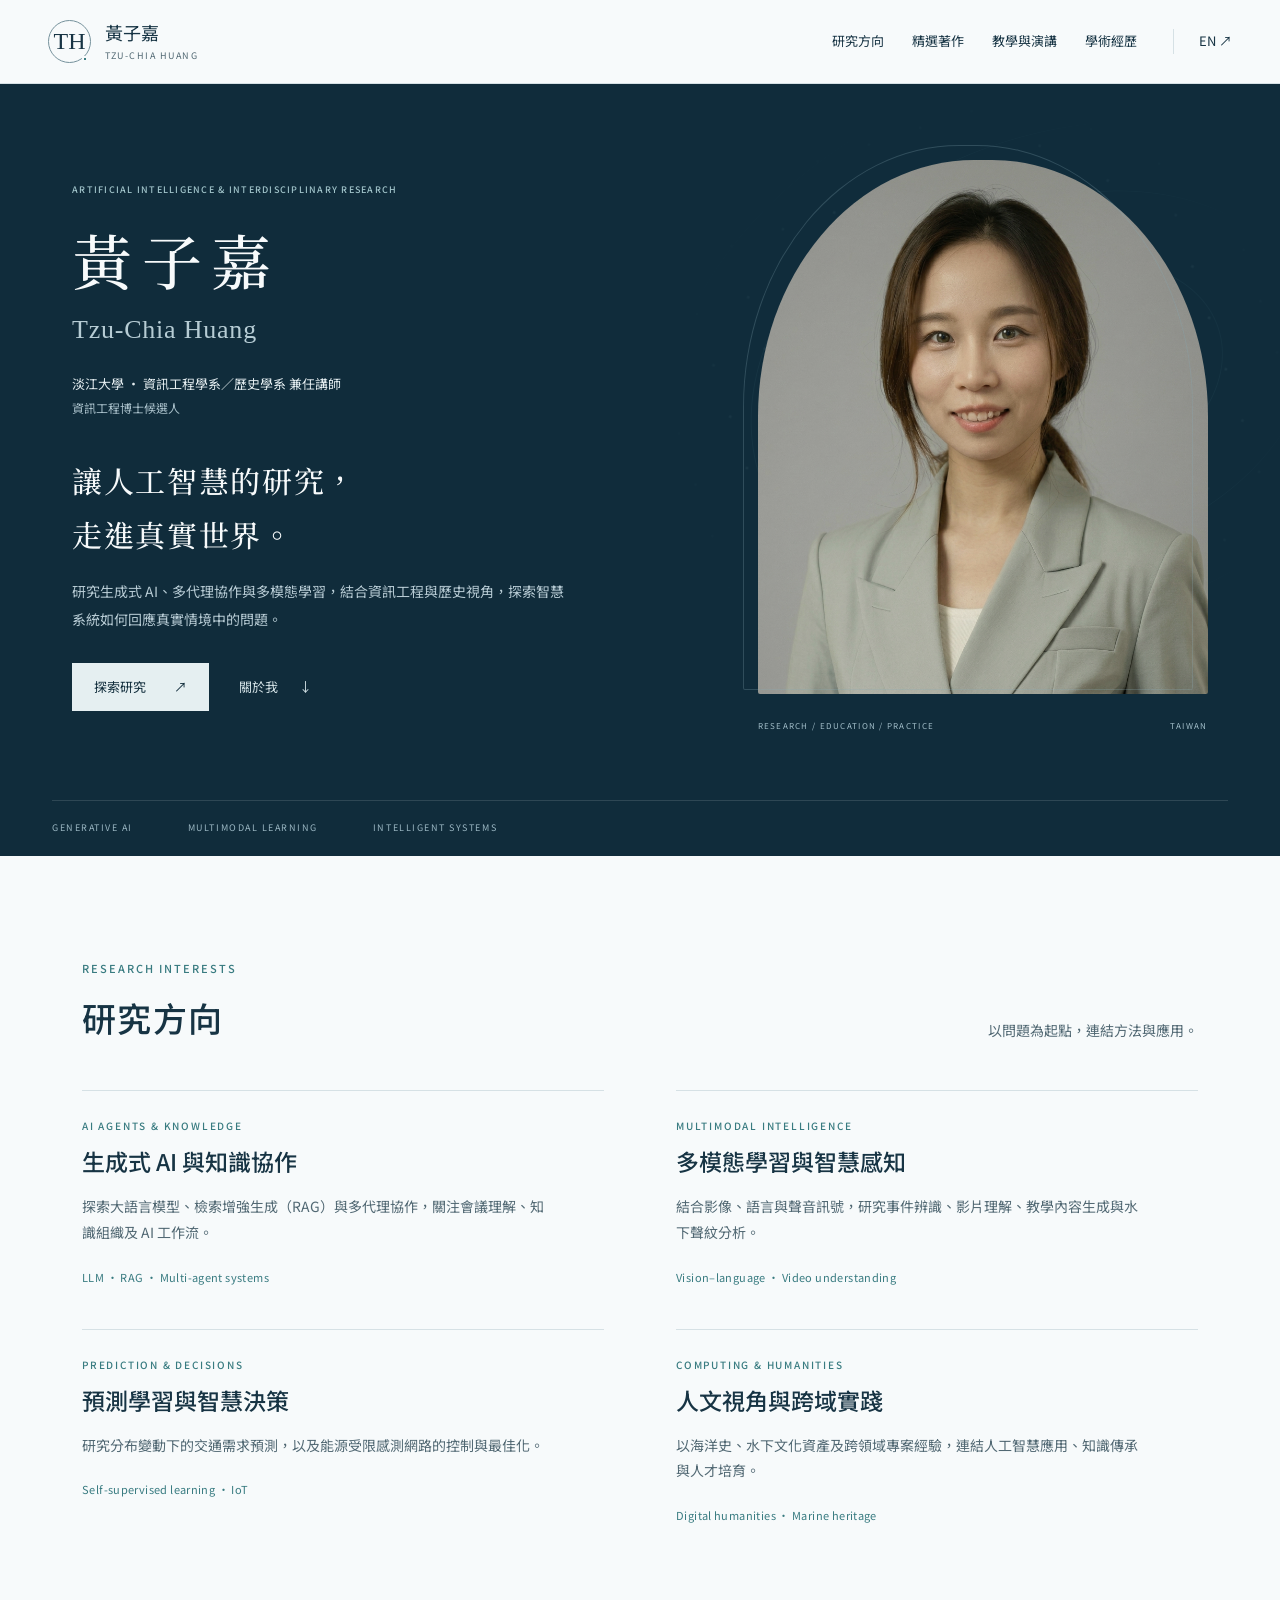
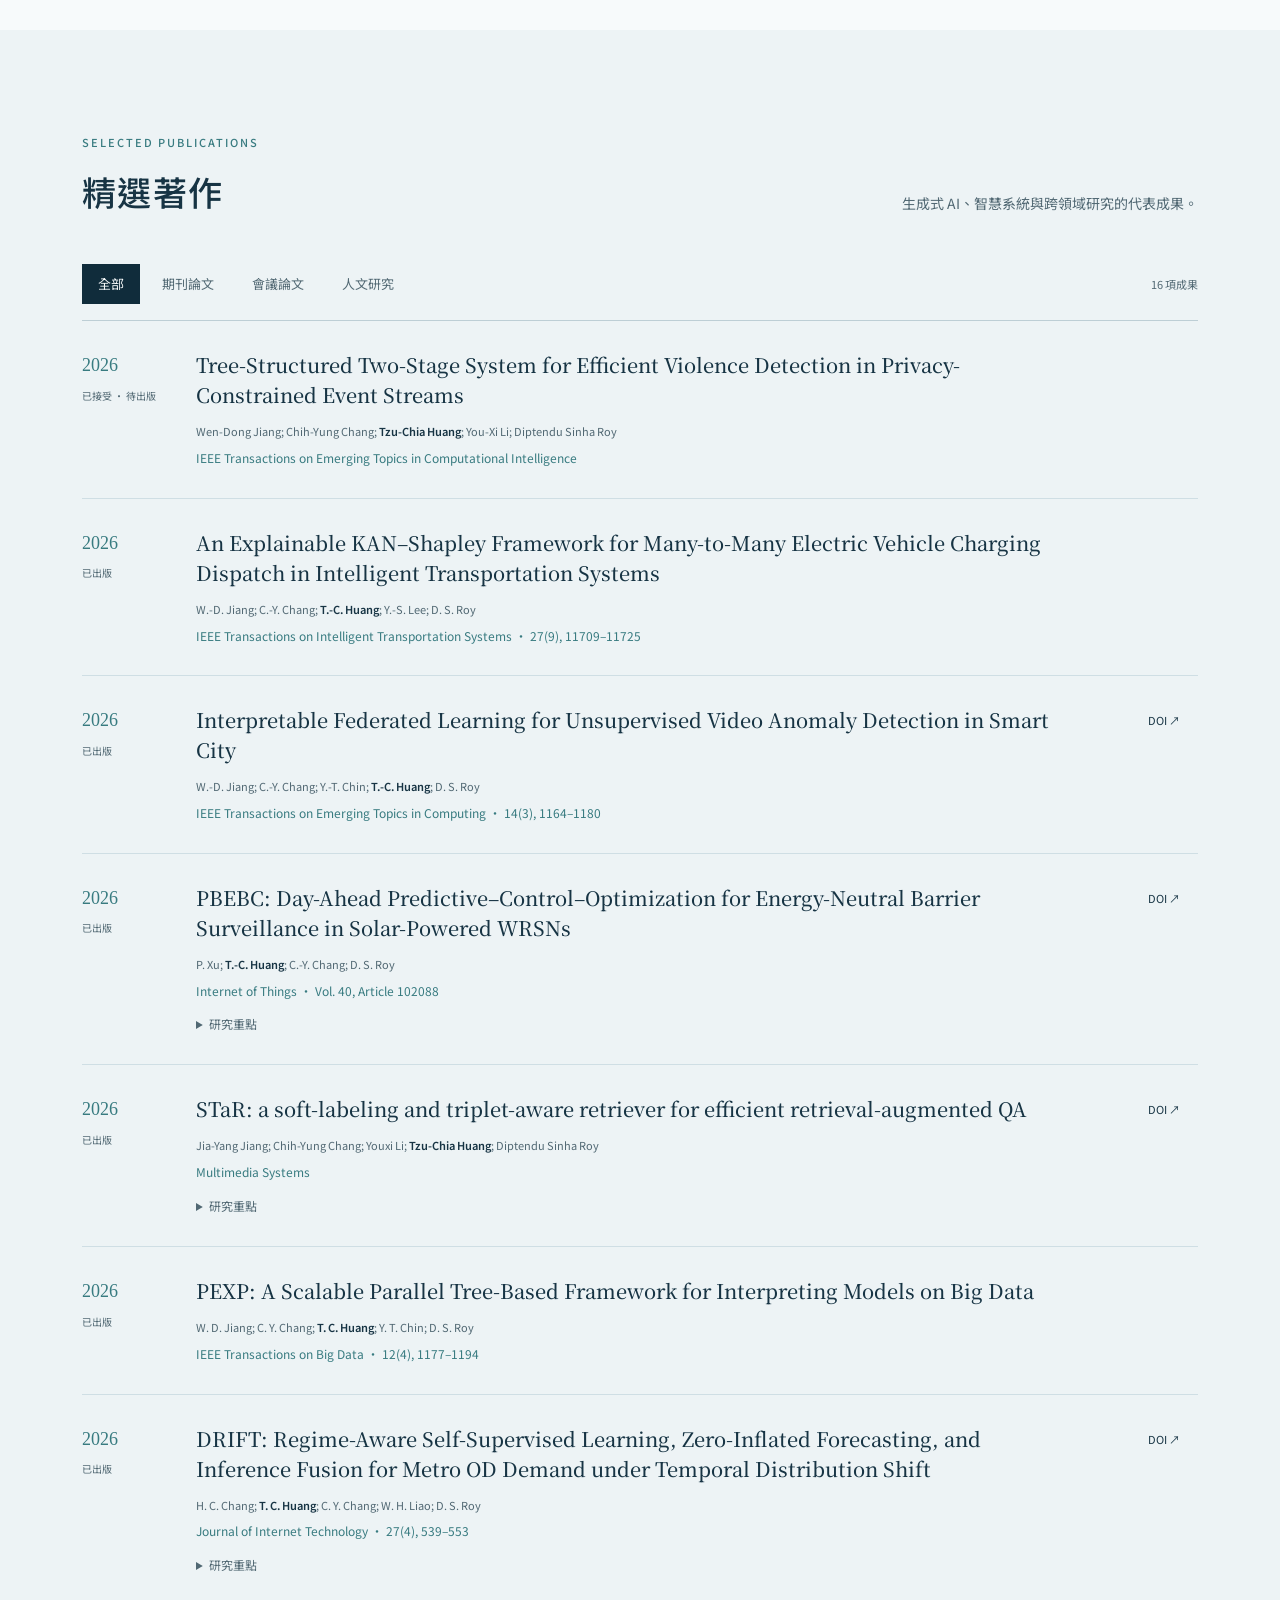
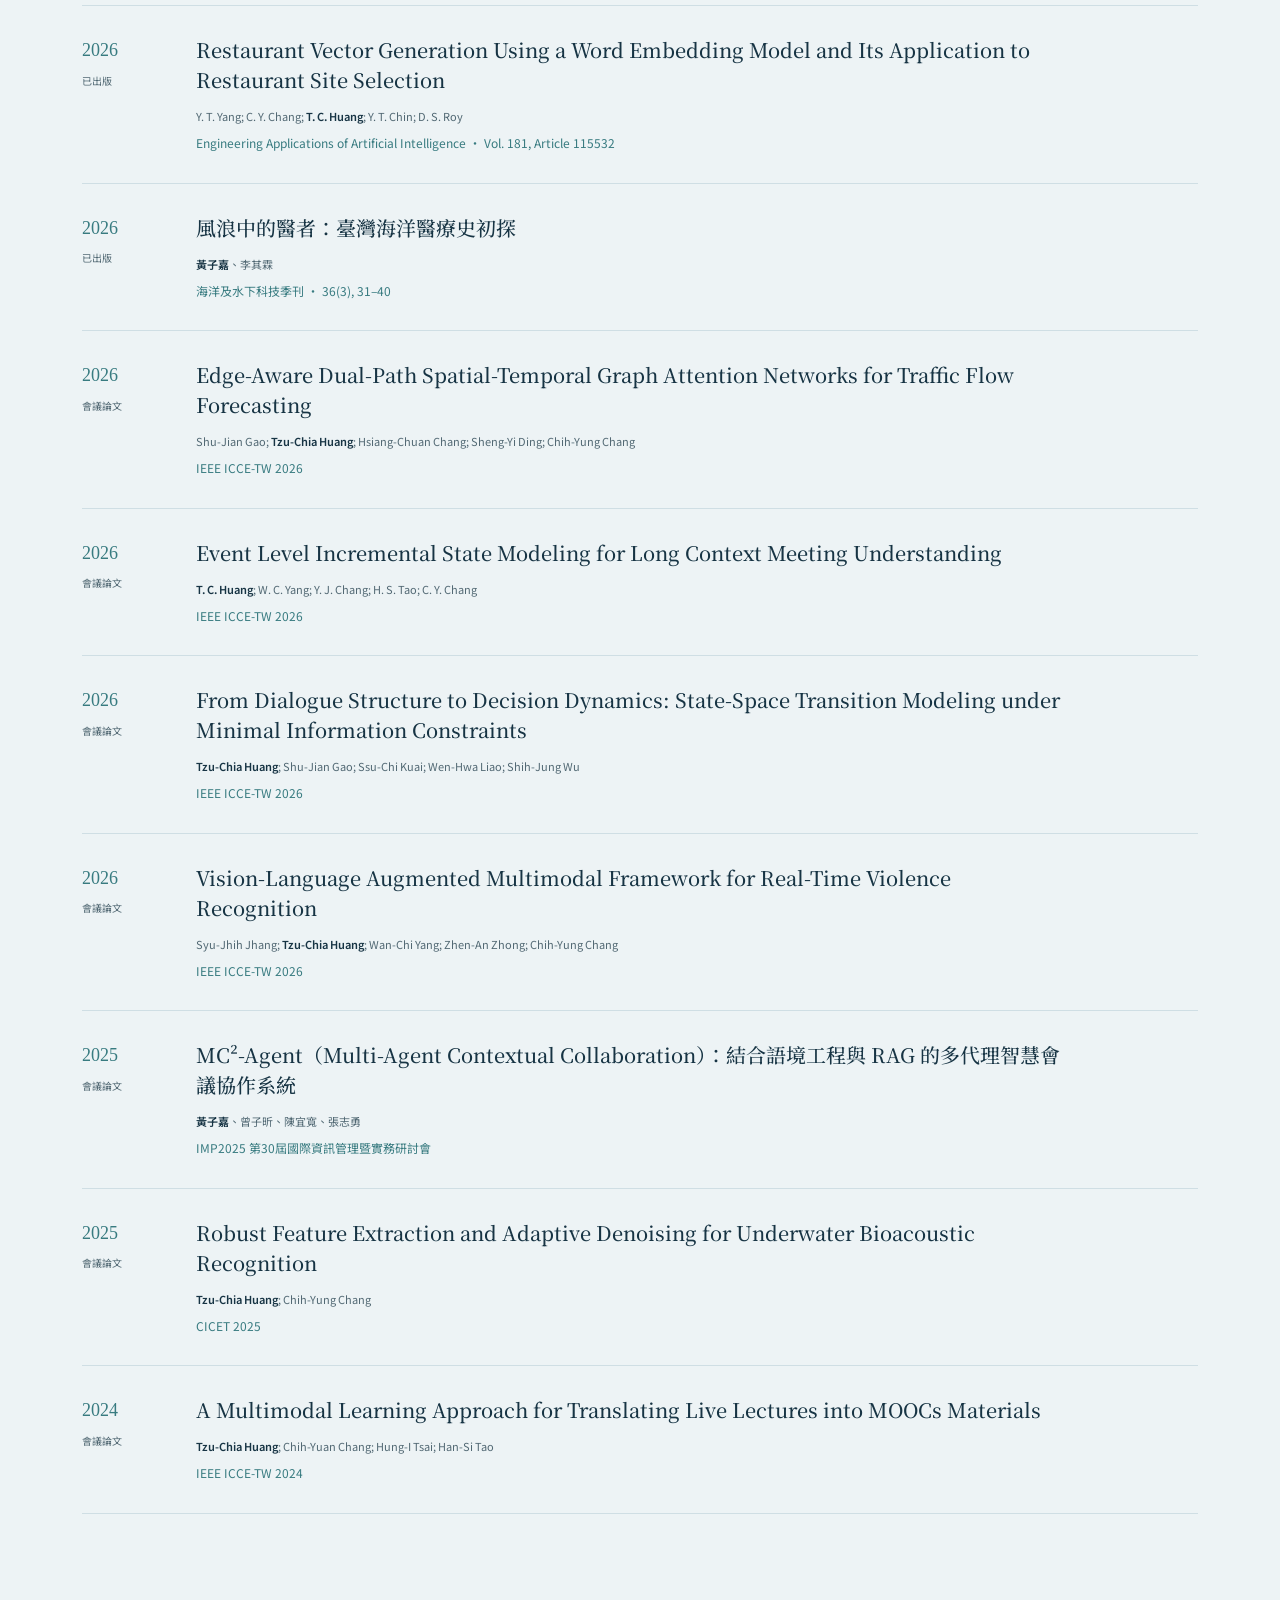
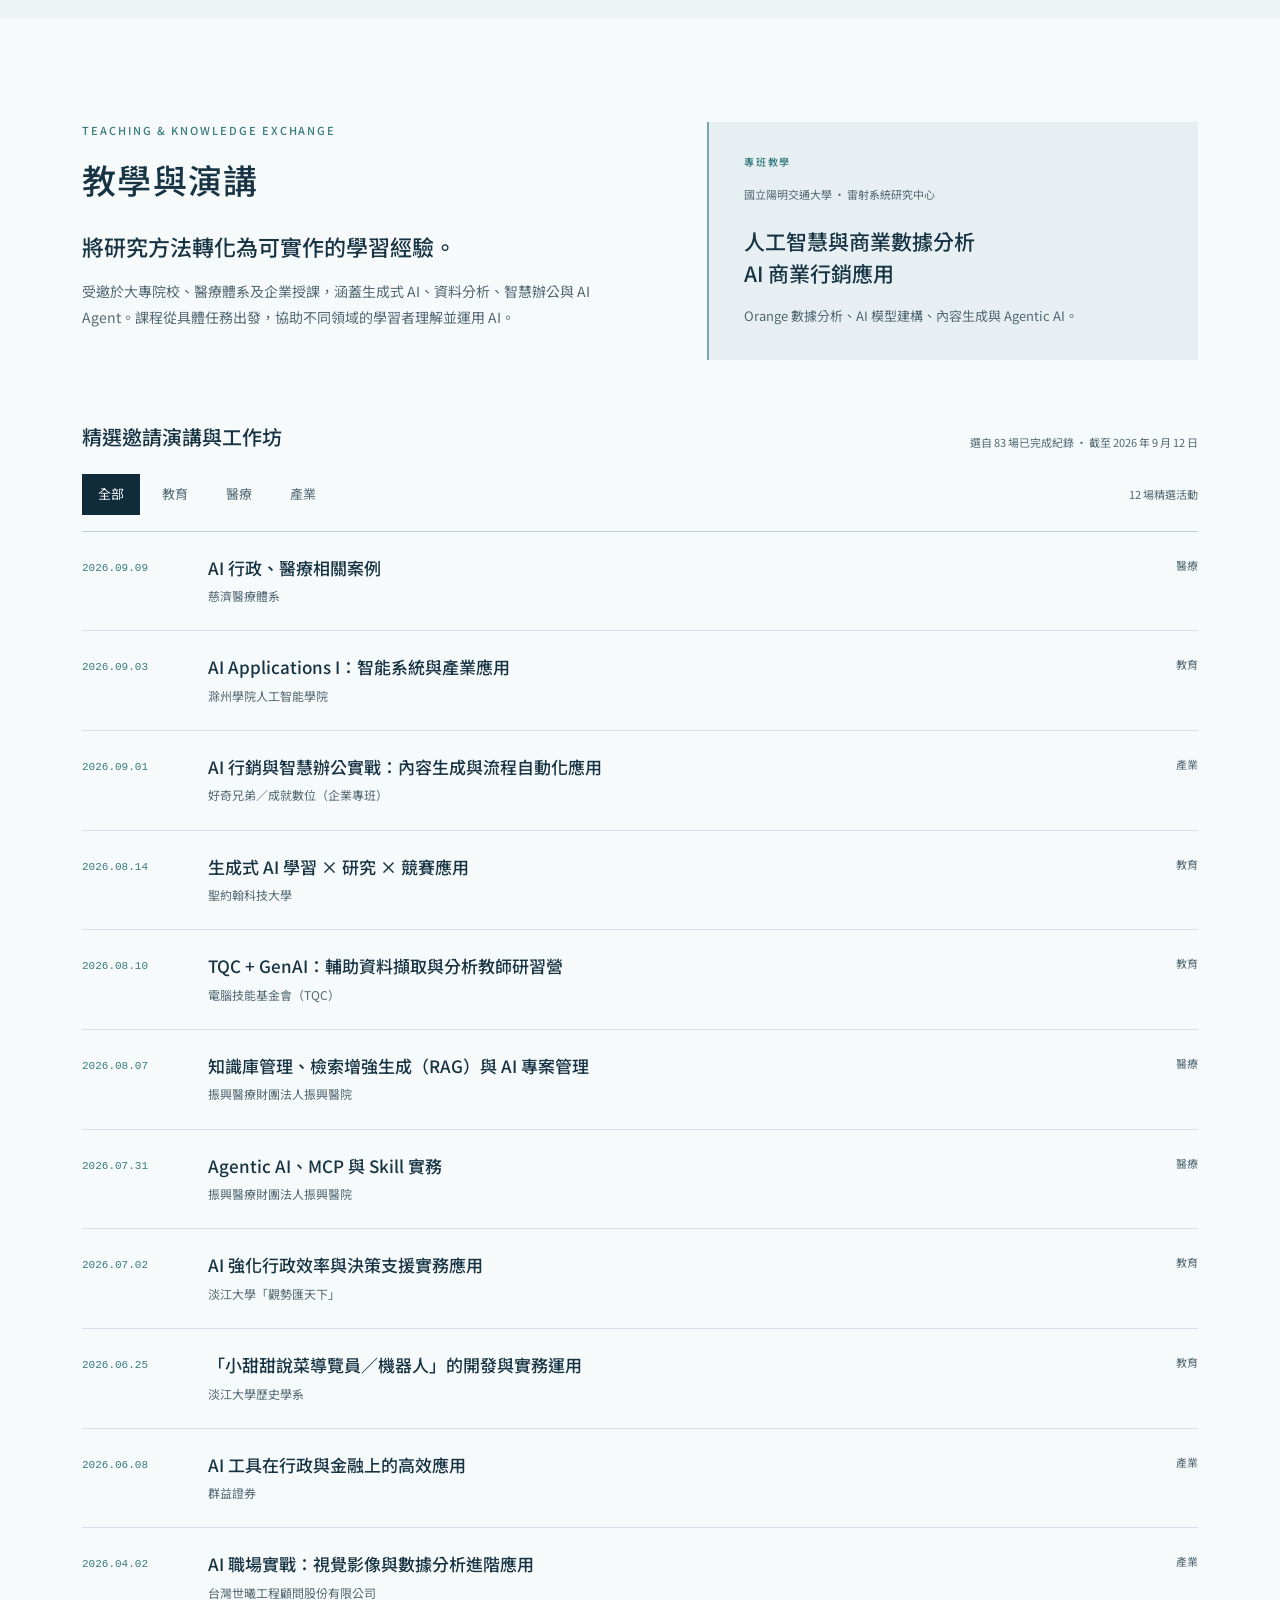
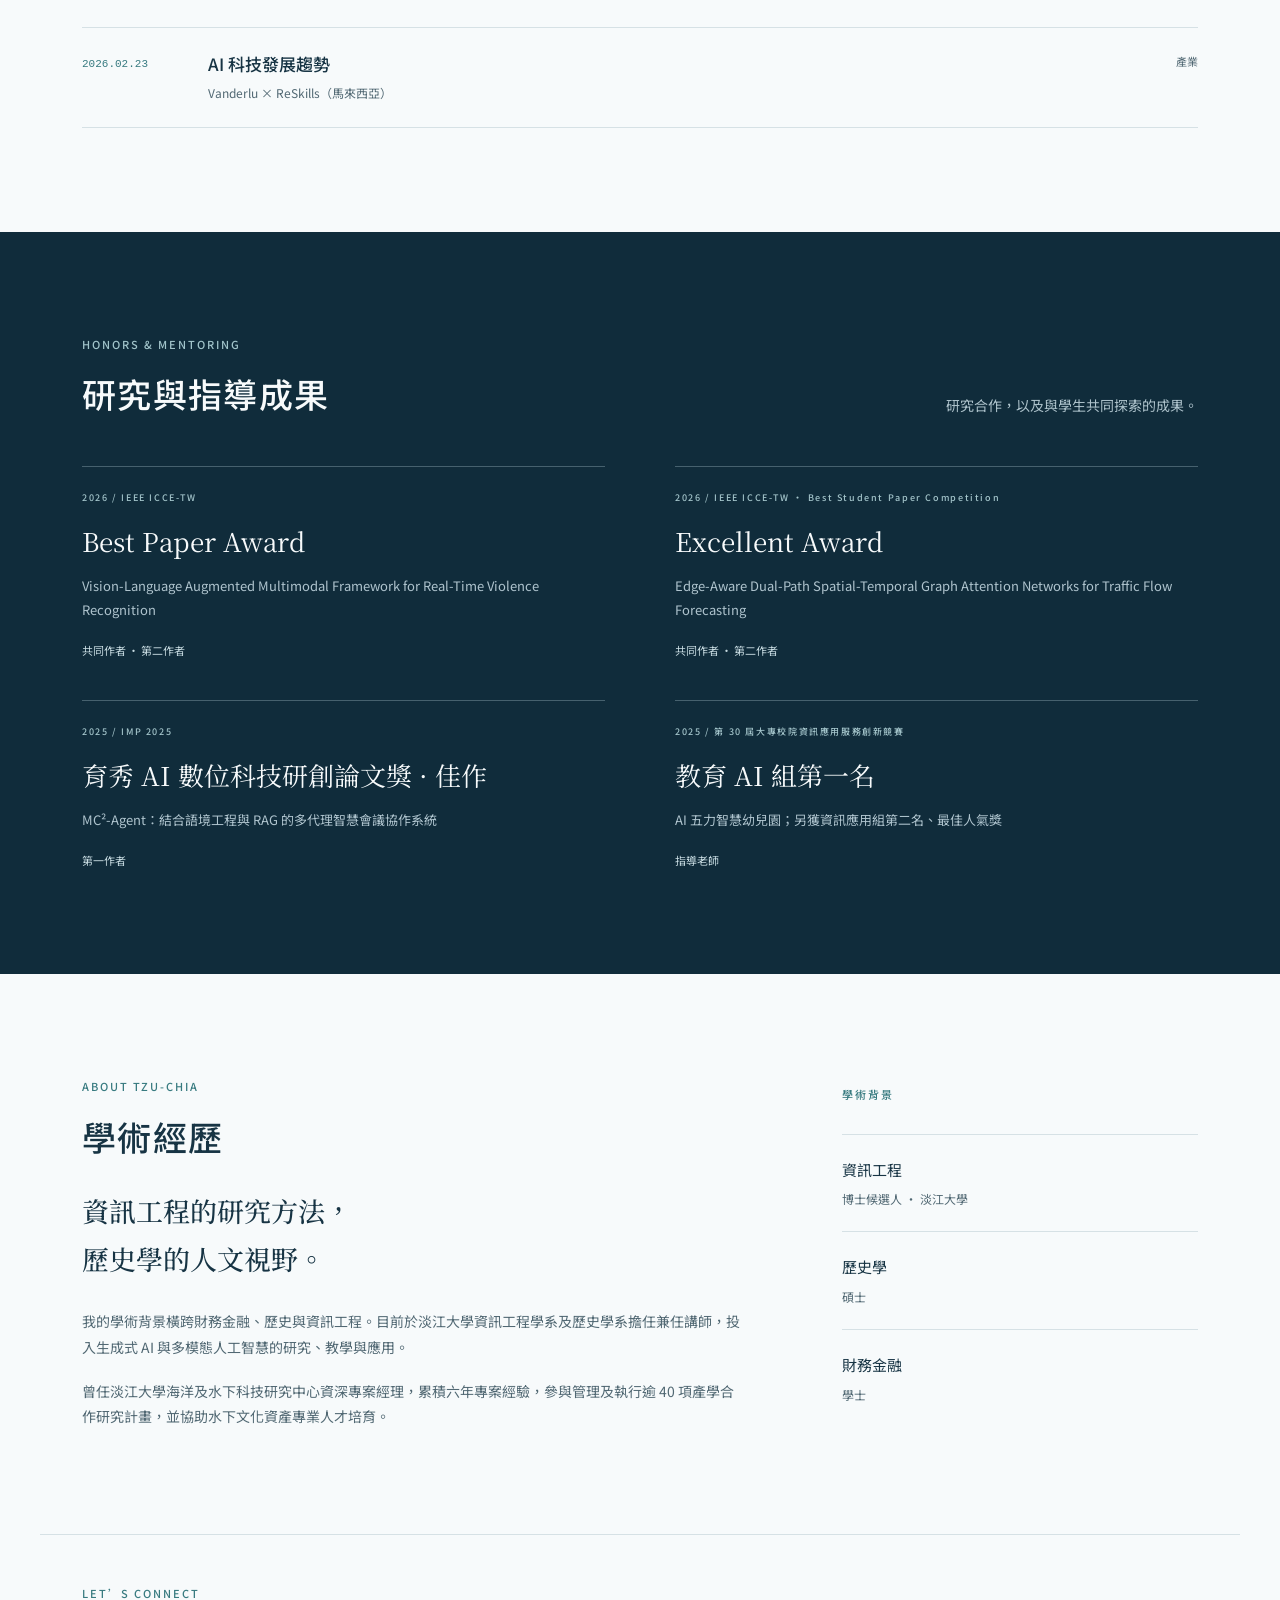
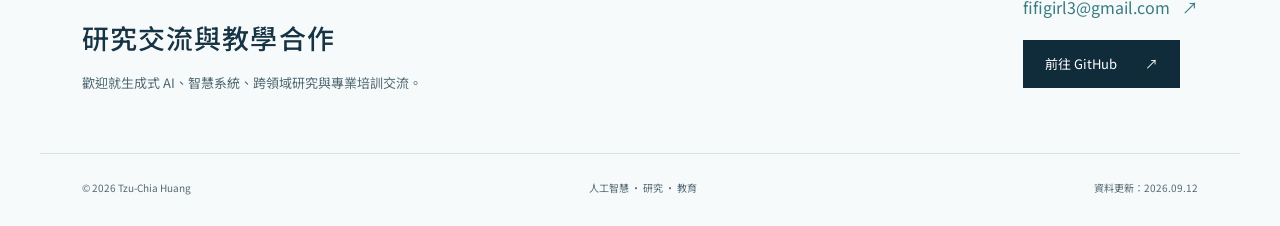
==== academic/index.html @ f288e25a "Publish bilingual academic website in academic directory" ====
<!doctype html>
<html lang="zh-Hant"><head><meta charset="utf-8"><meta name="viewport" content="width=device-width, initial-scale=1"><meta name="description" content="黃子嘉的個人學術網站。研究涵蓋生成式 AI、多代理協作、多模態學習與智慧系統，連結資訊工程、歷史與跨領域實踐。"><meta name="theme-color" content="#102C3B"><meta property="og:title" content="黃子嘉 Tzu-Chia Huang｜人工智慧與跨領域研究"><meta property="og:description" content="黃子嘉的個人學術網站。研究涵蓋生成式 AI、多代理協作、多模態學習與智慧系統，連結資訊工程、歷史與跨領域實踐。"><meta property="og:type" content="profile"><title>黃子嘉 Tzu-Chia Huang｜人工智慧與跨領域研究</title><link rel="icon" href="assets/favicon.svg" type="image/svg+xml"><link rel="stylesheet" href="assets/style.css"><link rel="alternate" hreflang="en" href="en/index.html"><script src="assets/app.js" defer></script><link rel="canonical" href="https://tzuchia1009.github.io/academic/"><meta property="og:url" content="https://tzuchia1009.github.io/academic/"><meta property="og:image" content="https://tzuchia1009.github.io/academic/assets/portrait.png"></head>
<body class="chinese"><a class="skip" href="#main">跳至主要內容</a>
<header class="header"><div class="nav-wrap"><a class="brand" href="index.html" aria-label="黃子嘉"><span class="monogram">TH<span></span></span><span>黃子嘉<small>TZU-CHIA HUANG</small></span></a><nav aria-label="主選單"><a href="#research">研究方向</a><a href="#publications">精選著作</a><a href="#teaching">教學與演講</a><a href="#about">學術經歷</a></nav><a class="language" href="en/index.html" lang="en">EN <span aria-hidden="true">↗</span></a></div></header>
<main id="main"><section class="hero"><div class="hero-inner"><div class="hero-copy"><p class="eyebrow light">ARTIFICIAL INTELLIGENCE & INTERDISCIPLINARY RESEARCH</p><h1>黃子嘉</h1><p class="other-name">Tzu-Chia Huang</p><div class="affiliation">淡江大學 · 資訊工程學系／歷史學系 兼任講師<br><span>資訊工程博士候選人</span></div><h2>讓人工智慧的研究，<br>走進真實世界。</h2><p class="hero-intro">研究生成式 AI、多代理協作與多模態學習，結合資訊工程與歷史視角，探索智慧系統如何回應真實情境中的問題。</p><div class="hero-actions"><a href="#research" class="button">探索研究 <span aria-hidden="true">↗</span></a><a href="#about" class="text-link">關於我 <span aria-hidden="true">↓</span></a></div></div><figure class="portrait"><div class="network" aria-hidden="true"></div><img src="assets/portrait.png" width="2048" height="2048" alt="黃子嘉個人肖像" fetchpriority="high"><figcaption><span>RESEARCH / EDUCATION / PRACTICE</span><span>TAIWAN</span></figcaption></figure></div><div class="hero-bottom"><span>GENERATIVE AI</span><span>MULTIMODAL LEARNING</span><span>INTELLIGENT SYSTEMS</span></div></section>
<section id="research" class="section wrap"><div class="section-heading"><div><p class="eyebrow">RESEARCH INTERESTS</p><h2>研究方向</h2></div><p>以問題為起點，連結方法與應用。</p></div><div class="research-grid"><article class="research-item"><div class="eyebrow">AI AGENTS & KNOWLEDGE</div><h3>生成式 AI 與知識協作</h3><p>探索大語言模型、檢索增強生成（RAG）與多代理協作，關注會議理解、知識組織及 AI 工作流。</p><div class="keywords">LLM · RAG · Multi-agent systems</div></article><article class="research-item"><div class="eyebrow">MULTIMODAL INTELLIGENCE</div><h3>多模態學習與智慧感知</h3><p>結合影像、語言與聲音訊號，研究事件辨識、影片理解、教學內容生成與水下聲紋分析。</p><div class="keywords">Vision–language · Video understanding</div></article><article class="research-item"><div class="eyebrow">PREDICTION & DECISIONS</div><h3>預測學習與智慧決策</h3><p>研究分布變動下的交通需求預測，以及能源受限感測網路的控制與最佳化。</p><div class="keywords">Self-supervised learning · IoT</div></article><article class="research-item"><div class="eyebrow">COMPUTING & HUMANITIES</div><h3>人文視角與跨域實踐</h3><p>以海洋史、水下文化資產及跨領域專案經驗，連結人工智慧應用、知識傳承與人才培育。</p><div class="keywords">Digital humanities · Marine heritage</div></article></div></section>
<section id="publications" class="section publications"><div class="wrap"><div class="section-heading"><div><p class="eyebrow">SELECTED PUBLICATIONS</p><h2>精選著作</h2></div><p>生成式 AI、智慧系統與跨領域研究的代表成果。</p></div><div class="filter-bar" data-target="paper-list"><div class="filters" role="group" aria-label="著作類別"><button type="button" data-filter="all" aria-pressed="true">全部</button><button type="button" data-filter="journal" aria-pressed="false">期刊論文</button><button type="button" data-filter="conference" aria-pressed="false">會議論文</button><button type="button" data-filter="humanities" aria-pressed="false">人文研究</button></div><span class="results" aria-live="polite" data-unit="項成果"></span></div><div id="paper-list"><article class="paper" data-kind="journal"><div class="paper-year">2026<span>已接受 · 待出版</span></div><div><h3>Tree-Structured Two-Stage System for Efficient Violence Detection in Privacy-Constrained Event Streams</h3><p class="authors">Wen-Dong Jiang; Chih-Yung Chang; <strong>Tzu-Chia Huang</strong>; You-Xi Li; Diptendu Sinha Roy</p><p class="venue">IEEE Transactions on Emerging Topics in Computational Intelligence</p></div></article><article class="paper" data-kind="journal"><div class="paper-year">2026<span>已出版</span></div><div><h3>An Explainable KAN–Shapley Framework for Many-to-Many Electric Vehicle Charging Dispatch in Intelligent Transportation Systems</h3><p class="authors">W.-D. Jiang; C.-Y. Chang; <strong>T.-C. Huang</strong>; Y.-S. Lee; D. S. Roy</p><p class="venue">IEEE Transactions on Intelligent Transportation Systems · 27(9), 11709–11725</p></div></article><article class="paper" data-kind="journal"><div class="paper-year">2026<span>已出版</span></div><div><h3>Interpretable Federated Learning for Unsupervised Video Anomaly Detection in Smart City</h3><p class="authors">W.-D. Jiang; C.-Y. Chang; Y.-T. Chin; <strong>T.-C. Huang</strong>; D. S. Roy</p><p class="venue">IEEE Transactions on Emerging Topics in Computing · 14(3), 1164–1180</p></div><a class="paper-link" href="https://doi.org/10.1109/TETC.2026.3716873" target="_blank" rel="noopener noreferrer">DOI <span aria-hidden="true">↗</span></a></article><article class="paper" data-kind="journal"><div class="paper-year">2026<span>已出版</span></div><div><h3>PBEBC: Day-Ahead Predictive–Control–Optimization for Energy-Neutral Barrier Surveillance in Solar-Powered WRSNs</h3><p class="authors">P. Xu; <strong>T.-C. Huang</strong>; C.-Y. Chang; D. S. Roy</p><p class="venue">Internet of Things · Vol. 40, Article 102088</p><details><summary>研究重點</summary><p>整合日前光電預測、能量控制與排程最佳化，探討太陽能感測網路的永續屏障監測。</p></details></div><a class="paper-link" href="https://doi.org/10.1016/j.iot.2026.102088" target="_blank" rel="noopener noreferrer">DOI <span aria-hidden="true">↗</span></a></article><article class="paper" data-kind="journal"><div class="paper-year">2026<span>已出版</span></div><div><h3>STaR: a soft-labeling and triplet-aware retriever for efficient retrieval-augmented QA</h3><p class="authors">Jia-Yang Jiang; Chih-Yung Chang; Youxi Li; <strong>Tzu-Chia Huang</strong>; Diptendu Sinha Roy</p><p class="venue">Multimedia Systems</p><details><summary>研究重點</summary><p>以軟標籤與三元組感知檢索，探索更有效率的檢索增強問答。</p></details></div><a class="paper-link" href="https://doi.org/10.1007/s00530-026-02559-5" target="_blank" rel="noopener noreferrer">DOI <span aria-hidden="true">↗</span></a></article><article class="paper" data-kind="journal"><div class="paper-year">2026<span>已出版</span></div><div><h3>PEXP: A Scalable Parallel Tree-Based Framework for Interpreting Models on Big Data</h3><p class="authors">W. D. Jiang; C. Y. Chang; <strong>T. C. Huang</strong>; Y. T. Chin; D. S. Roy</p><p class="venue">IEEE Transactions on Big Data · 12(4), 1177–1194</p></div></article><article class="paper" data-kind="journal"><div class="paper-year">2026<span>已出版</span></div><div><h3>DRIFT: Regime-Aware Self-Supervised Learning, Zero-Inflated Forecasting, and Inference Fusion for Metro OD Demand under Temporal Distribution Shift</h3><p class="authors">H. C. Chang; <strong>T. C. Huang</strong>; C. Y. Chang; W. H. Liao; D. S. Roy</p><p class="venue">Journal of Internet Technology · 27(4), 539–553</p><details><summary>研究重點</summary><p>結合自監督學習、零膨脹預測與推論融合，處理捷運旅次需求的時間分布變動。</p></details></div><a class="paper-link" href="https://doi.org/10.70003/160792642026072704009" target="_blank" rel="noopener noreferrer">DOI <span aria-hidden="true">↗</span></a></article><article class="paper" data-kind="journal"><div class="paper-year">2026<span>已出版</span></div><div><h3>Restaurant Vector Generation Using a Word Embedding Model and Its Application to Restaurant Site Selection</h3><p class="authors">Y. T. Yang; C. Y. Chang; <strong>T. C. Huang</strong>; Y. T. Chin; D. S. Roy</p><p class="venue">Engineering Applications of Artificial Intelligence · Vol. 181, Article 115532</p></div></article><article class="paper" data-kind="humanities"><div class="paper-year">2026<span>已出版</span></div><div><h3>風浪中的醫者：臺灣海洋醫療史初探</h3><p class="authors"><strong>黃子嘉</strong>、李其霖</p><p class="venue">海洋及水下科技季刊 · 36(3), 31–40</p></div></article><article class="paper" data-kind="conference"><div class="paper-year">2026<span>會議論文</span></div><div><h3>Edge-Aware Dual-Path Spatial-Temporal Graph Attention Networks for Traffic Flow Forecasting</h3><p class="authors">Shu-Jian Gao; <strong>Tzu-Chia Huang</strong>; Hsiang-Chuan Chang; Sheng-Yi Ding; Chih-Yung Chang</p><p class="venue">IEEE ICCE-TW 2026</p></div></article><article class="paper" data-kind="conference"><div class="paper-year">2026<span>會議論文</span></div><div><h3>Event Level Incremental State Modeling for Long Context Meeting Understanding</h3><p class="authors"><strong>T. C. Huang</strong>; W. C. Yang; Y. J. Chang; H. S. Tao; C. Y. Chang</p><p class="venue">IEEE ICCE-TW 2026</p></div></article><article class="paper" data-kind="conference"><div class="paper-year">2026<span>會議論文</span></div><div><h3>From Dialogue Structure to Decision Dynamics: State-Space Transition Modeling under Minimal Information Constraints</h3><p class="authors"><strong>Tzu-Chia Huang</strong>; Shu-Jian Gao; Ssu-Chi Kuai; Wen-Hwa Liao; Shih-Jung Wu</p><p class="venue">IEEE ICCE-TW 2026</p></div></article><article class="paper" data-kind="conference"><div class="paper-year">2026<span>會議論文</span></div><div><h3>Vision-Language Augmented Multimodal Framework for Real-Time Violence Recognition</h3><p class="authors">Syu-Jhih Jhang; <strong>Tzu-Chia Huang</strong>; Wan-Chi Yang; Zhen-An Zhong; Chih-Yung Chang</p><p class="venue">IEEE ICCE-TW 2026</p></div></article><article class="paper" data-kind="conference"><div class="paper-year">2025<span>會議論文</span></div><div><h3>MC²-Agent（Multi-Agent Contextual Collaboration）：結合語境工程與 RAG 的多代理智慧會議協作系統</h3><p class="authors"><strong>黃子嘉</strong>、曾子昕、陳宜寬、張志勇</p><p class="venue">IMP2025 第30屆國際資訊管理暨實務研討會</p></div></article><article class="paper" data-kind="conference"><div class="paper-year">2025<span>會議論文</span></div><div><h3>Robust Feature Extraction and Adaptive Denoising for Underwater Bioacoustic Recognition</h3><p class="authors"><strong>Tzu-Chia Huang</strong>; Chih-Yung Chang</p><p class="venue">CICET 2025</p></div></article><article class="paper" data-kind="conference"><div class="paper-year">2024<span>會議論文</span></div><div><h3>A Multimodal Learning Approach for Translating Live Lectures into MOOCs Materials</h3><p class="authors"><strong>Tzu-Chia Huang</strong>; Chih-Yuan Chang; Hung-I Tsai; Han-Si Tao</p><p class="venue">IEEE ICCE-TW 2024</p></div></article></div></div></section>
<section id="teaching" class="section wrap"><div class="teaching-intro"><div><p class="eyebrow">TEACHING & KNOWLEDGE EXCHANGE</p><h2>教學與演講</h2><h3>將研究方法轉化為可實作的學習經驗。</h3><p>受邀於大專院校、醫療體系及企業授課，涵蓋生成式 AI、資料分析、智慧辦公與 AI Agent。課程從具體任務出發，協助不同領域的學習者理解並運用 AI。</p></div><aside class="course"><p class="eyebrow">專班教學</p><p class="course-org">國立陽明交通大學 · 雷射系統研究中心</p><h3>人工智慧與商業數據分析<br>AI 商業行銷應用</h3><p>Orange 數據分析、AI 模型建構、內容生成與 Agentic AI。</p></aside></div><div class="talk-heading"><h3>精選邀請演講與工作坊</h3><p>選自 83 場已完成紀錄 · 截至 2026 年 9 月 12 日</p></div><div class="filter-bar" data-target="talk-list"><div class="filters" role="group" aria-label="演講類別"><button type="button" data-filter="all" aria-pressed="true">全部</button><button type="button" data-filter="教育" aria-pressed="false">教育</button><button type="button" data-filter="醫療" aria-pressed="false">醫療</button><button type="button" data-filter="產業" aria-pressed="false">產業</button></div><span class="results" aria-live="polite" data-unit="場精選活動"></span></div><div id="talk-list"><article class="talk" data-kind="醫療"><time datetime="2026-09-09">2026.09.09</time><div><h4>AI 行政、醫療相關案例</h4><p>慈濟醫療體系</p></div><span class="talk-category">醫療</span></article><article class="talk" data-kind="教育"><time datetime="2026-09-03">2026.09.03</time><div><h4>AI Applications I：智能系統與產業應用</h4><p>滁州學院人工智能學院</p></div><span class="talk-category">教育</span></article><article class="talk" data-kind="產業"><time datetime="2026-09-01">2026.09.01</time><div><h4>AI 行銷與智慧辦公實戰：內容生成與流程自動化應用</h4><p>好奇兄弟／成就數位（企業專班）</p></div><span class="talk-category">產業</span></article><article class="talk" data-kind="教育"><time datetime="2026-08-14">2026.08.14</time><div><h4>生成式 AI 學習 × 研究 × 競賽應用</h4><p>聖約翰科技大學</p></div><span class="talk-category">教育</span></article><article class="talk" data-kind="教育"><time datetime="2026-08-10">2026.08.10</time><div><h4>TQC + GenAI：輔助資料擷取與分析教師研習營</h4><p>電腦技能基金會（TQC）</p></div><span class="talk-category">教育</span></article><article class="talk" data-kind="醫療"><time datetime="2026-08-07">2026.08.07</time><div><h4>知識庫管理、檢索增強生成（RAG）與 AI 專案管理</h4><p>振興醫療財團法人振興醫院</p></div><span class="talk-category">醫療</span></article><article class="talk" data-kind="醫療"><time datetime="2026-07-31">2026.07.31</time><div><h4>Agentic AI、MCP 與 Skill 實務</h4><p>振興醫療財團法人振興醫院</p></div><span class="talk-category">醫療</span></article><article class="talk" data-kind="教育"><time datetime="2026-07-02">2026.07.02</time><div><h4>AI 強化行政效率與決策支援實務應用</h4><p>淡江大學「觀勢匯天下」</p></div><span class="talk-category">教育</span></article><article class="talk" data-kind="教育"><time datetime="2026-06-25">2026.06.25</time><div><h4>「小甜甜說菜導覽員／機器人」的開發與實務運用</h4><p>淡江大學歷史學系</p></div><span class="talk-category">教育</span></article><article class="talk" data-kind="產業"><time datetime="2026-06-08">2026.06.08</time><div><h4>AI 工具在行政與金融上的高效應用</h4><p>群益證券</p></div><span class="talk-category">產業</span></article><article class="talk" data-kind="產業"><time datetime="2026-04-02">2026.04.02</time><div><h4>AI 職場實戰：視覺影像與數據分析進階應用</h4><p>台灣世曦工程顧問股份有限公司</p></div><span class="talk-category">產業</span></article><article class="talk" data-kind="產業"><time datetime="2026-02-23">2026.02.23</time><div><h4>AI 科技發展趨勢</h4><p>Vanderlu × ReSkills（馬來西亞）</p></div><span class="talk-category">產業</span></article></div></section>
<section class="section honors"><div class="wrap"><div class="section-heading"><div><p class="eyebrow light">HONORS & MENTORING</p><h2>研究與指導成果</h2></div><p>研究合作，以及與學生共同探索的成果。</p></div><div class="awards"><article class="award"><div class="eyebrow">2026 / IEEE ICCE-TW</div><h3>Best Paper Award</h3><p>Vision-Language Augmented Multimodal Framework for Real-Time Violence Recognition</p><span>共同作者 · 第二作者</span></article><article class="award"><div class="eyebrow">2026 / IEEE ICCE-TW · Best Student Paper Competition</div><h3>Excellent Award</h3><p>Edge-Aware Dual-Path Spatial-Temporal Graph Attention Networks for Traffic Flow Forecasting</p><span>共同作者 · 第二作者</span></article><article class="award"><div class="eyebrow">2025 / IMP 2025</div><h3>育秀 AI 數位科技研創論文獎 · 佳作</h3><p>MC²-Agent：結合語境工程與 RAG 的多代理智慧會議協作系統</p><span>第一作者</span></article><article class="award"><div class="eyebrow">2025 / 第 30 屆大專校院資訊應用服務創新競賽</div><h3>教育 AI 組第一名</h3><p>AI 五力智慧幼兒園；另獲資訊應用組第二名、最佳人氣獎</p><span>指導老師</span></article></div></div></section>
<section id="about" class="section wrap"><div class="about-grid"><div><p class="eyebrow">ABOUT TZU-CHIA</p><h2>學術經歷</h2><h3>資訊工程的研究方法，<br>歷史學的人文視野。</h3><p>我的學術背景橫跨財務金融、歷史與資訊工程。目前於淡江大學資訊工程學系及歷史學系擔任兼任講師，投入生成式 AI 與多模態人工智慧的研究、教學與應用。</p><p>曾任淡江大學海洋及水下科技研究中心資深專案經理，累積六年專案經驗，參與管理及執行逾 40 項產學合作研究計畫，並協助水下文化資產專業人才培育。</p></div><aside class="education"><p class="eyebrow">學術背景</p><dl><div><dt>資訊工程</dt><dd>博士候選人 · 淡江大學</dd></div><div><dt>歷史學</dt><dd>碩士</dd></div><div><dt>財務金融</dt><dd>學士</dd></div></dl></aside></div></section>
<section class="contact wrap"><div><p class="eyebrow">LET’S CONNECT</p><h2>研究交流與教學合作</h2><p>歡迎就生成式 AI、智慧系統、跨領域研究與專業培訓交流。</p></div><div class="contact-links"><a class="email" href="mailto:fifigirl3@gmail.com">fifigirl3@gmail.com <span aria-hidden="true">↗</span></a><a class="button dark" href="https://github.com/Tzuchia1009" target="_blank" rel="noopener noreferrer">前往 GitHub <span aria-hidden="true">↗</span></a></div></section>
</main><footer class="wrap"><span>© 2026 Tzu-Chia Huang</span><span>人工智慧 · 研究 · 教育</span><span>資料更新：2026.09.12</span></footer></body></html>
---- academic/assets/style.css ----
@import url('https://fonts.googleapis.com/css2?family=Noto+Sans+TC:wght@400;500;600;700&family=Noto+Serif+TC:wght@500;600&display=swap');
:root{--navy:#102c3b;--paper:#f7fafb;--ink:#173444;--muted:#516873;--teal:#387b80;--line:#d6e1e5;--serif:'Noto Serif TC','PMingLiU',serif;--body:'Noto Sans TC','Microsoft JhengHei',system-ui,sans-serif}*{box-sizing:border-box}html{scroll-behavior:smooth;scroll-padding-top:110px}body{margin:0;background:var(--paper);color:var(--ink);font:16px/1.85 var(--body);-webkit-font-smoothing:antialiased}a{color:inherit;text-decoration:none}button{font:inherit}a,button,summary{-webkit-tap-highlight-color:transparent}a:focus-visible,button:focus-visible,summary:focus-visible{outline:3px solid #438eaa;outline-offset:5px}a:hover{color:var(--teal)}p,h1,h2,h3,h4,figure{margin:0}p{color:var(--muted)}h1,h2,h3,h4{font-weight:500;line-height:1.5}h2{font-size:34px;letter-spacing:.04em}h3{font-size:23px}h4{font-size:17px}::selection{background:#b6d9d9;color:var(--navy)}.wrap{max-width:1200px;margin:auto;padding-left:42px;padding-right:42px}.section{padding-top:104px;padding-bottom:104px}.eyebrow{font:500 11px/1.6 var(--body);letter-spacing:.18em;color:var(--teal);margin-bottom:15px}.eyebrow.light{color:#a1c4ca}.header{position:sticky;top:0;z-index:20;background:rgba(247,250,251,.97);border-bottom:1px solid var(--line)}.nav-wrap{max-width:1320px;padding:20px 48px;margin:auto;display:flex;align-items:center;gap:36px}.brand{display:flex;gap:14px;align-items:center;font-size:18px;line-height:1.4;white-space:nowrap}.brand small{display:block;font-size:9px;letter-spacing:.17em;margin-top:5px;color:var(--muted)}.monogram{font:24px Georgia,serif;position:relative;width:43px;height:43px;display:grid;place-items:center;border:1px solid #75919b;border-radius:50%}.monogram>span{position:absolute;width:6px;height:6px;background:var(--teal);border:2px solid var(--paper);bottom:0;right:2px}.header nav{display:flex;margin-left:auto;gap:28px;font-size:13px}.header nav a{padding:6px 0}.language{border-left:1px solid var(--line);padding-left:25px;font-size:13px;white-space:nowrap}.skip{position:fixed;top:-100px;left:16px;padding:10px 20px;background:white;z-index:99}.skip:focus{top:10px}.hero{background:var(--navy);color:#f7fafb;overflow:hidden}.hero-inner{max-width:1320px;margin:auto;padding:76px 72px 66px;display:grid;grid-template-columns:1.15fr .85fr;gap:76px;align-items:center}.hero-copy{position:relative;z-index:2}.hero-copy>.eyebrow{font-size:9px;letter-spacing:.14em;margin-bottom:22px}.hero h1{font-family:var(--serif);font-size:60px;letter-spacing:.16em;line-height:1.3}.other-name{font:26px/1.5 Georgia,serif;color:#b6ccd4;margin:12px 0 23px;letter-spacing:.03em}.affiliation{font-size:13px;line-height:1.9;color:#e4edf0;max-width:490px}.affiliation span{color:#a9c0ca;font-size:12px}.hero h2{font-family:var(--serif);font-size:30px;line-height:1.8;margin:32px 0 16px;letter-spacing:.055em}.hero-intro{max-width:505px;font-size:14px;line-height:2;color:#b7cbd4}.hero-actions{display:flex;gap:30px;align-items:center;margin-top:30px}.button{display:inline-flex;justify-content:space-between;align-items:center;gap:28px;padding:12px 22px;background:#e5eff1;color:var(--navy);font-size:13px;transition:background .2s}.button:hover{background:#cce3e7;color:var(--navy)}.text-link{font-size:13px;color:#d2e1e5}.text-link span{margin-left:18px}.portrait{position:relative;max-width:450px;align-self:center}.portrait img{position:relative;display:block;width:100%;height:auto;aspect-ratio:4/4.75;object-fit:cover;object-position:center;border-radius:48% 48% 2px 2px;filter:saturate(.82)}.portrait:after{content:'';position:absolute;inset:-15px 15px 44px -15px;border:1px solid #88a9b344;border-radius:48% 48% 2px 2px;pointer-events:none}.portrait figcaption{display:flex;justify-content:space-between;gap:15px;margin-top:25px;font-size:8px;letter-spacing:.16em;color:#a2bec9}.network{position:absolute;width:650px;height:620px;top:-65px;left:-100px;opacity:.26;background-image:radial-gradient(circle,#a6cdd0 1px,transparent 2px),repeating-radial-gradient(ellipse at 65% 50%,transparent 0 58px,#60959e 59px,transparent 60px 91px);background-size:54px 54px,100% 100%;mask-image:radial-gradient(ellipse,black,transparent 70%);transform:rotate(-18deg)}.hero-bottom{max-width:1176px;margin:auto;border-top:1px solid #ffffff20;display:flex;gap:55px;padding:19px 0;color:#9bb7c3;letter-spacing:.17em;font-size:9px}.section-heading{display:flex;justify-content:space-between;gap:50px;align-items:end;margin-bottom:47px}.section-heading>p{font-size:14px;max-width:345px}.research-grid{display:grid;grid-template-columns:1fr 1fr;gap:42px 72px}.research-item{border-top:1px solid var(--line);padding-top:27px}.research-item h3{margin-bottom:15px}.research-item p{font-size:14px;max-width:465px}.research-item .eyebrow{font-size:10px;margin-bottom:10px}.keywords{color:var(--teal);font-size:11px;margin-top:21px;letter-spacing:.035em}.publications{background:#edf3f5}.filter-bar{display:flex;justify-content:space-between;align-items:center;border-bottom:1px solid #bdced5;padding-bottom:16px;gap:20px}.filters{display:flex;gap:6px;flex-wrap:wrap}.filters button{background:none;border:0;color:var(--muted);padding:8px 16px;font-size:13px;cursor:pointer}.filters button[aria-pressed=true]{color:var(--paper);background:var(--navy)}.filters button:hover:not([aria-pressed=true]){background:#dce8ed}.results{font-size:11px;color:var(--muted);white-space:nowrap}.paper{display:grid;grid-template-columns:91px 1fr 50px;gap:23px;padding:29px 0;border-bottom:1px solid #cfdee4}.paper[hidden],.talk[hidden]{display:none}.paper-year{font:18px/1.7 Georgia,serif;color:var(--teal)}.paper-year span{display:block;font:10px/1.6 var(--body);margin-top:7px;max-width:95px;color:var(--muted)}.paper h3{font-family:Georgia,var(--serif);font-size:20px;line-height:1.5;max-width:880px;overflow-wrap:anywhere}.paper .authors{font-size:11px;line-height:1.9;margin:11px 0 5px}.authors strong{font-weight:600;color:var(--ink)}.venue{font-size:12px;line-height:1.8;color:var(--teal)}.paper-link{font-size:11px;padding-top:5px;white-space:nowrap}.paper details{font-size:12px;margin-top:12px}.paper summary{cursor:pointer;color:var(--muted);width:fit-content}.paper details p{margin-top:10px;max-width:760px}.translated{font-size:13px;margin-top:6px}.teaching-intro{display:grid;grid-template-columns:1.1fr 1fr;gap:85px;align-items:start}.teaching-intro h3{font-size:22px;margin:25px 0 16px}.teaching-intro>div>p:last-child{font-size:14px}.course{background:#e7eff2;padding:32px 35px;border-left:2px solid #75a5ae}.course p{font-size:13px}.course .eyebrow{font-size:10px}.course .course-org{font-size:11px;line-height:1.8}.course h3{font-size:21px;margin:22px 0 15px}.talk-heading{display:flex;justify-content:space-between;align-items:end;gap:30px;margin:62px 0 22px}.talk-heading h3{font-size:20px}.talk-heading p{font-size:11px}.talk{display:grid;grid-template-columns:100px 1fr 72px;gap:26px;align-items:start;padding:23px 0;border-bottom:1px solid var(--line)}.talk time{font:11px/2 monospace;color:var(--teal);padding-top:2px}.talk p{font-size:12px;margin-top:5px}.talk-category{font-size:11px;justify-self:end;color:var(--muted)}.honors{background:var(--navy);color:var(--paper)}.honors .section-heading>p{color:#adc2cb}.awards{display:grid;grid-template-columns:1fr 1fr;gap:40px 70px}.award{border-top:1px solid #46616e;padding-top:24px}.award h3{font:26px/1.5 Georgia,var(--serif);margin-bottom:14px}.award .eyebrow{color:#a3c4ca;font-size:9px}.award p{color:#afc4ce;font-size:13px}.award>span{display:block;color:#c8dce2;font-size:11px;margin-top:18px}.about-grid{display:grid;grid-template-columns:1.3fr .7fr;gap:100px}.about-grid h3{font-family:var(--serif);font-size:27px;line-height:1.8;margin:25px 0}.about-grid>div>p:not(.eyebrow){font-size:14px;margin-top:18px}.education{padding-top:8px}.education dl{margin:30px 0 0}.education dl>div{border-top:1px solid var(--line);padding:21px 0}.education dt{font-size:15px}.education dd{margin:5px 0 0;color:var(--muted);font-size:12px}.contact{border-top:1px solid var(--line);padding-top:50px;padding-bottom:58px;display:flex;justify-content:space-between;align-items:center;gap:40px}.contact h2{font-size:27px;margin-bottom:13px}.contact p:not(.eyebrow){font-size:13px}.dark{background:var(--navy);color:white;flex-shrink:0}.dark:hover{background:#285666;color:white}footer{display:flex;justify-content:space-between;gap:20px;border-top:1px solid var(--line);padding-top:25px;padding-bottom:28px;font-size:10px;color:var(--muted)}.english{font-family:system-ui,-apple-system,'Segoe UI',sans-serif}.english .hero h1{font-family:Georgia,serif;font-size:55px;letter-spacing:-.04em}.english .other-name{font-family:var(--serif);font-size:23px}.english .hero h2{font-family:Georgia,serif;letter-spacing:-.02em;line-height:1.4;font-size:34px}.english h2{letter-spacing:-.025em}.english .about-grid h3{font-family:Georgia,serif}.english .hero-inner{gap:60px}.english .hero-copy>.eyebrow{font-size:8px}.english .hero-intro{line-height:1.9}.english .hero h2{margin-top:25px}.english .affiliation{font-size:12px}.english .header nav{gap:22px}
@media(min-width:1500px){.hero-inner{padding-top:92px;padding-bottom:80px}}@media(max-width:1050px){.nav-wrap{padding:17px 30px;gap:22px}.header nav{gap:18px}.hero-inner{padding:56px 42px;gap:45px}.hero h1{font-size:50px}.hero h2{font-size:27px}.english .hero h1{font-size:43px}.english .hero h2{font-size:29px}.hero-bottom{margin:0 42px;gap:30px}.portrait figcaption{font-size:7px}.about-grid{gap:55px}.teaching-intro{gap:40px}.english .header nav{gap:15px}.section{padding-top:75px;padding-bottom:75px}}
@media(max-width:760px){html{scroll-padding-top:135px}.wrap{padding-left:24px;padding-right:24px}.nav-wrap{padding:13px 24px;gap:10px;flex-wrap:wrap}.brand{font-size:16px}.monogram{height:36px;width:36px;font-size:21px}.brand small{font-size:8px}.header nav{order:3;width:100%;justify-content:space-between;gap:9px;margin-top:6px;font-size:11px}.english .header nav{font-size:11px;gap:8px}.language{margin-left:auto;padding-left:17px;font-size:12px}.hero-inner,.english .hero-inner{grid-template-columns:1fr;padding:42px 24px 35px;gap:37px}.hero-copy>.eyebrow{max-width:310px;font-size:8px}.hero h1{font-size:48px}.other-name{font-size:23px;margin:10px 0 17px}.hero h2{font-size:27px;margin-top:27px}.hero-intro{font-size:14px}.hero-actions{margin-top:24px}.portrait{width:78%;max-width:330px;margin:0 auto}.portrait img{aspect-ratio:1/1.06}.portrait:after{inset:-10px 10px 36px -10px}.portrait figcaption{font-size:7px;margin-top:17px}.hero-bottom{margin:0 24px;gap:18px;justify-content:space-between;font-size:6px;letter-spacing:.07em;padding:15px 0}.section{padding-top:62px;padding-bottom:62px}h2{font-size:29px}.section-heading{display:block;margin-bottom:30px}.section-heading>p{margin-top:17px;max-width:none}.eyebrow{font-size:9px}.research-grid{grid-template-columns:1fr;gap:29px}.research-item{padding-top:22px}.research-item h3{font-size:21px}.research-item p{max-width:none}.keywords{margin-top:14px}.filter-bar{align-items:flex-start;gap:10px;flex-direction:column;padding-bottom:13px}.filters button{font-size:12px;padding:7px 13px}.results{font-size:10px}.paper{grid-template-columns:1fr 42px;gap:7px 14px;padding:25px 0}.paper-year{grid-column:1/-1;display:flex;align-items:center;gap:12px;font-size:15px}.paper-year span{margin:0;max-width:none;font-size:9px}.paper h3{font-size:19px}.paper .authors{font-size:11px}.paper-link{font-size:10px}.teaching-intro{grid-template-columns:1fr;gap:27px}.course{padding:26px}.talk-heading{display:block;margin-top:42px}.talk-heading p{margin-top:9px}.talk{grid-template-columns:1fr 65px;gap:7px 10px;padding:20px 0}.talk time{grid-column:1/-1;font-size:10px}.talk h4{font-size:15px}.talk p{font-size:11px}.awards{grid-template-columns:1fr;gap:30px}.award h3{font-size:24px}.about-grid{grid-template-columns:1fr;gap:30px}.about-grid h3{font-size:25px}.education dl{margin-top:15px}.contact{flex-direction:column;align-items:start;padding-top:35px;padding-bottom:40px;gap:25px;margin:0 24px;padding-left:0;padding-right:0}.contact h2{font-size:25px}footer{flex-direction:column;gap:7px;font-size:9px}.english .hero h1{font-size:43px}.english .hero h2{font-size:30px}.english .hero-copy>.eyebrow{font-size:7px}.english .section-heading h2{font-size:30px}}
@media(prefers-reduced-motion:reduce){html{scroll-behavior:auto}*{transition:none!important}}@media print{.header,.hero-actions,.filter-bar,.network,.paper-link,.contact .button{display:none}body,.hero,.honors,.publications{background:white;color:#173444}.hero-inner{padding:25px;gap:40px}.hero p,.hero .affiliation,.hero .affiliation span,.award p,.award>span,.honors .section-heading>p{color:#516873}.section{padding-top:30px;padding-bottom:30px}.paper,.talk,.award{break-inside:avoid}.portrait{max-width:220px}.paper[hidden],.talk[hidden]{display:grid}}
.contact-links{display:flex;flex-direction:column;align-items:flex-start;gap:17px;flex-shrink:0}.email{font-size:16px;color:var(--teal)}.email span{margin-left:8px}@media(max-width:760px){.email{font-size:15px}}
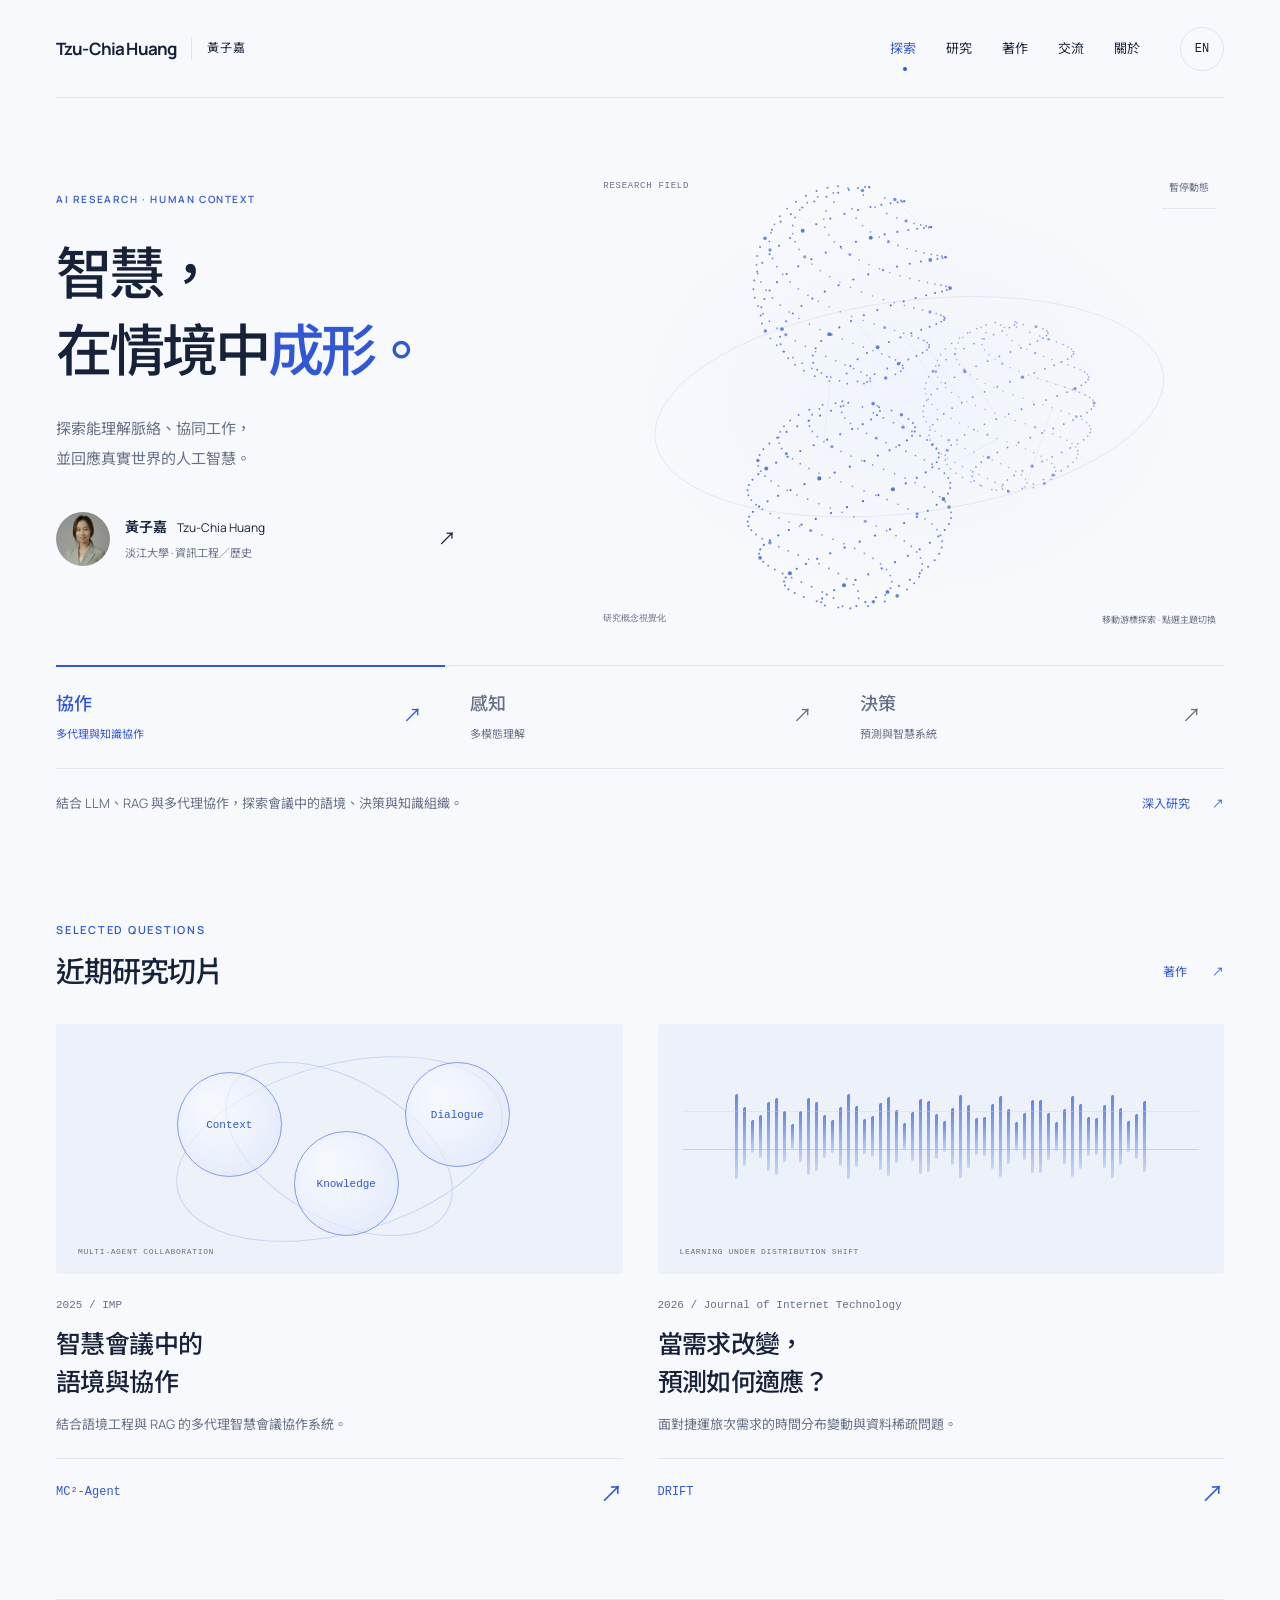
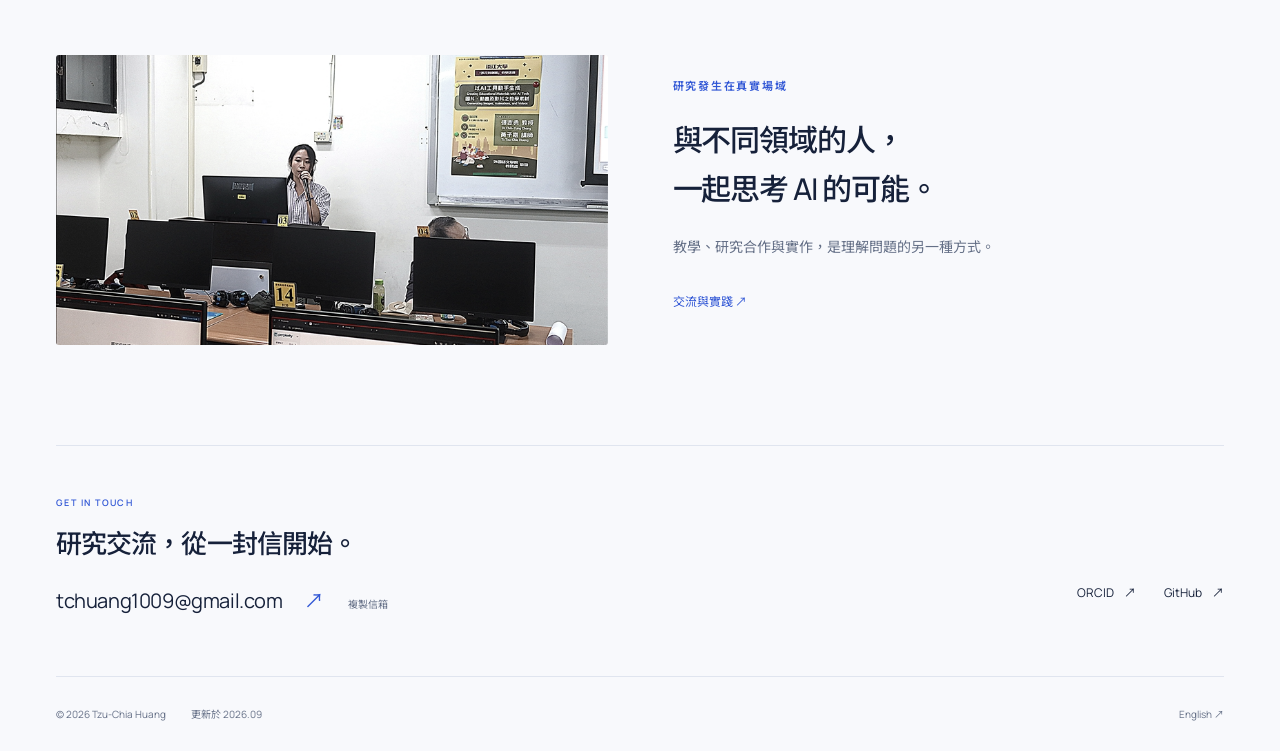
==== commit 7062a7c8: "Publish refined bilingual academic website" ====
--- a/academic/index.html
+++ b/academic/index.html
@@ -1,12 +1 @@
-<!doctype html>
-<html lang="zh-Hant"><head><meta charset="utf-8"><meta name="viewport" content="width=device-width, initial-scale=1"><meta name="description" content="黃子嘉的個人學術網站。研究涵蓋生成式 AI、多代理協作、多模態學習與智慧系統，連結資訊工程、歷史與跨領域實踐。"><meta name="theme-color" content="#102C3B"><meta property="og:title" content="黃子嘉 Tzu-Chia Huang｜人工智慧與跨領域研究"><meta property="og:description" content="黃子嘉的個人學術網站。研究涵蓋生成式 AI、多代理協作、多模態學習與智慧系統，連結資訊工程、歷史與跨領域實踐。"><meta property="og:type" content="profile"><title>黃子嘉 Tzu-Chia Huang｜人工智慧與跨領域研究</title><link rel="icon" href="assets/favicon.svg" type="image/svg+xml"><link rel="stylesheet" href="assets/style.css"><link rel="alternate" hreflang="en" href="en/index.html"><script src="assets/app.js" defer></script><link rel="canonical" href="https://tzuchia1009.github.io/academic/"><meta property="og:url" content="https://tzuchia1009.github.io/academic/"><meta property="og:image" content="https://tzuchia1009.github.io/academic/assets/portrait.png"></head>
-<body class="chinese"><a class="skip" href="#main">跳至主要內容</a>
-<header class="header"><div class="nav-wrap"><a class="brand" href="index.html" aria-label="黃子嘉"><span class="monogram">TH<span></span></span><span>黃子嘉<small>TZU-CHIA HUANG</small></span></a><nav aria-label="主選單"><a href="#research">研究方向</a><a href="#publications">精選著作</a><a href="#teaching">教學與演講</a><a href="#about">學術經歷</a></nav><a class="language" href="en/index.html" lang="en">EN <span aria-hidden="true">↗</span></a></div></header>
-<main id="main"><section class="hero"><div class="hero-inner"><div class="hero-copy"><p class="eyebrow light">ARTIFICIAL INTELLIGENCE & INTERDISCIPLINARY RESEARCH</p><h1>黃子嘉</h1><p class="other-name">Tzu-Chia Huang</p><div class="affiliation">淡江大學 · 資訊工程學系／歷史學系 兼任講師<br><span>資訊工程博士候選人</span></div><h2>讓人工智慧的研究，<br>走進真實世界。</h2><p class="hero-intro">研究生成式 AI、多代理協作與多模態學習，結合資訊工程與歷史視角，探索智慧系統如何回應真實情境中的問題。</p><div class="hero-actions"><a href="#research" class="button">探索研究 <span aria-hidden="true">↗</span></a><a href="#about" class="text-link">關於我 <span aria-hidden="true">↓</span></a></div></div><figure class="portrait"><div class="network" aria-hidden="true"></div><img src="assets/portrait.png" width="2048" height="2048" alt="黃子嘉個人肖像" fetchpriority="high"><figcaption><span>RESEARCH / EDUCATION / PRACTICE</span><span>TAIWAN</span></figcaption></figure></div><div class="hero-bottom"><span>GENERATIVE AI</span><span>MULTIMODAL LEARNING</span><span>INTELLIGENT SYSTEMS</span></div></section>
-<section id="research" class="section wrap"><div class="section-heading"><div><p class="eyebrow">RESEARCH INTERESTS</p><h2>研究方向</h2></div><p>以問題為起點，連結方法與應用。</p></div><div class="research-grid"><article class="research-item"><div class="eyebrow">AI AGENTS & KNOWLEDGE</div><h3>生成式 AI 與知識協作</h3><p>探索大語言模型、檢索增強生成（RAG）與多代理協作，關注會議理解、知識組織及 AI 工作流。</p><div class="keywords">LLM · RAG · Multi-agent systems</div></article><article class="research-item"><div class="eyebrow">MULTIMODAL INTELLIGENCE</div><h3>多模態學習與智慧感知</h3><p>結合影像、語言與聲音訊號，研究事件辨識、影片理解、教學內容生成與水下聲紋分析。</p><div class="keywords">Vision–language · Video understanding</div></article><article class="research-item"><div class="eyebrow">PREDICTION & DECISIONS</div><h3>預測學習與智慧決策</h3><p>研究分布變動下的交通需求預測，以及能源受限感測網路的控制與最佳化。</p><div class="keywords">Self-supervised learning · IoT</div></article><article class="research-item"><div class="eyebrow">COMPUTING & HUMANITIES</div><h3>人文視角與跨域實踐</h3><p>以海洋史、水下文化資產及跨領域專案經驗，連結人工智慧應用、知識傳承與人才培育。</p><div class="keywords">Digital humanities · Marine heritage</div></article></div></section>
-<section id="publications" class="section publications"><div class="wrap"><div class="section-heading"><div><p class="eyebrow">SELECTED PUBLICATIONS</p><h2>精選著作</h2></div><p>生成式 AI、智慧系統與跨領域研究的代表成果。</p></div><div class="filter-bar" data-target="paper-list"><div class="filters" role="group" aria-label="著作類別"><button type="button" data-filter="all" aria-pressed="true">全部</button><button type="button" data-filter="journal" aria-pressed="false">期刊論文</button><button type="button" data-filter="conference" aria-pressed="false">會議論文</button><button type="button" data-filter="humanities" aria-pressed="false">人文研究</button></div><span class="results" aria-live="polite" data-unit="項成果"></span></div><div id="paper-list"><article class="paper" data-kind="journal"><div class="paper-year">2026<span>已接受 · 待出版</span></div><div><h3>Tree-Structured Two-Stage System for Efficient Violence Detection in Privacy-Constrained Event Streams</h3><p class="authors">Wen-Dong Jiang; Chih-Yung Chang; <strong>Tzu-Chia Huang</strong>; You-Xi Li; Diptendu Sinha Roy</p><p class="venue">IEEE Transactions on Emerging Topics in Computational Intelligence</p></div></article><article class="paper" data-kind="journal"><div class="paper-year">2026<span>已出版</span></div><div><h3>An Explainable KAN–Shapley Framework for Many-to-Many Electric Vehicle Charging Dispatch in Intelligent Transportation Systems</h3><p class="authors">W.-D. Jiang; C.-Y. Chang; <strong>T.-C. Huang</strong>; Y.-S. Lee; D. S. Roy</p><p class="venue">IEEE Transactions on Intelligent Transportation Systems · 27(9), 11709–11725</p></div></article><article class="paper" data-kind="journal"><div class="paper-year">2026<span>已出版</span></div><div><h3>Interpretable Federated Learning for Unsupervised Video Anomaly Detection in Smart City</h3><p class="authors">W.-D. Jiang; C.-Y. Chang; Y.-T. Chin; <strong>T.-C. Huang</strong>; D. S. Roy</p><p class="venue">IEEE Transactions on Emerging Topics in Computing · 14(3), 1164–1180</p></div><a class="paper-link" href="https://doi.org/10.1109/TETC.2026.3716873" target="_blank" rel="noopener noreferrer">DOI <span aria-hidden="true">↗</span></a></article><article class="paper" data-kind="journal"><div class="paper-year">2026<span>已出版</span></div><div><h3>PBEBC: Day-Ahead Predictive–Control–Optimization for Energy-Neutral Barrier Surveillance in Solar-Powered WRSNs</h3><p class="authors">P. Xu; <strong>T.-C. Huang</strong>; C.-Y. Chang; D. S. Roy</p><p class="venue">Internet of Things · Vol. 40, Article 102088</p><details><summary>研究重點</summary><p>整合日前光電預測、能量控制與排程最佳化，探討太陽能感測網路的永續屏障監測。</p></details></div><a class="paper-link" href="https://doi.org/10.1016/j.iot.2026.102088" target="_blank" rel="noopener noreferrer">DOI <span aria-hidden="true">↗</span></a></article><article class="paper" data-kind="journal"><div class="paper-year">2026<span>已出版</span></div><div><h3>STaR: a soft-labeling and triplet-aware retriever for efficient retrieval-augmented QA</h3><p class="authors">Jia-Yang Jiang; Chih-Yung Chang; Youxi Li; <strong>Tzu-Chia Huang</strong>; Diptendu Sinha Roy</p><p class="venue">Multimedia Systems</p><details><summary>研究重點</summary><p>以軟標籤與三元組感知檢索，探索更有效率的檢索增強問答。</p></details></div><a class="paper-link" href="https://doi.org/10.1007/s00530-026-02559-5" target="_blank" rel="noopener noreferrer">DOI <span aria-hidden="true">↗</span></a></article><article class="paper" data-kind="journal"><div class="paper-year">2026<span>已出版</span></div><div><h3>PEXP: A Scalable Parallel Tree-Based Framework for Interpreting Models on Big Data</h3><p class="authors">W. D. Jiang; C. Y. Chang; <strong>T. C. Huang</strong>; Y. T. Chin; D. S. Roy</p><p class="venue">IEEE Transactions on Big Data · 12(4), 1177–1194</p></div></article><article class="paper" data-kind="journal"><div class="paper-year">2026<span>已出版</span></div><div><h3>DRIFT: Regime-Aware Self-Supervised Learning, Zero-Inflated Forecasting, and Inference Fusion for Metro OD Demand under Temporal Distribution Shift</h3><p class="authors">H. C. Chang; <strong>T. C. Huang</strong>; C. Y. Chang; W. H. Liao; D. S. Roy</p><p class="venue">Journal of Internet Technology · 27(4), 539–553</p><details><summary>研究重點</summary><p>結合自監督學習、零膨脹預測與推論融合，處理捷運旅次需求的時間分布變動。</p></details></div><a class="paper-link" href="https://doi.org/10.70003/160792642026072704009" target="_blank" rel="noopener noreferrer">DOI <span aria-hidden="true">↗</span></a></article><article class="paper" data-kind="journal"><div class="paper-year">2026<span>已出版</span></div><div><h3>Restaurant Vector Generation Using a Word Embedding Model and Its Application to Restaurant Site Selection</h3><p class="authors">Y. T. Yang; C. Y. Chang; <strong>T. C. Huang</strong>; Y. T. Chin; D. S. Roy</p><p class="venue">Engineering Applications of Artificial Intelligence · Vol. 181, Article 115532</p></div></article><article class="paper" data-kind="humanities"><div class="paper-year">2026<span>已出版</span></div><div><h3>風浪中的醫者：臺灣海洋醫療史初探</h3><p class="authors"><strong>黃子嘉</strong>、李其霖</p><p class="venue">海洋及水下科技季刊 · 36(3), 31–40</p></div></article><article class="paper" data-kind="conference"><div class="paper-year">2026<span>會議論文</span></div><div><h3>Edge-Aware Dual-Path Spatial-Temporal Graph Attention Networks for Traffic Flow Forecasting</h3><p class="authors">Shu-Jian Gao; <strong>Tzu-Chia Huang</strong>; Hsiang-Chuan Chang; Sheng-Yi Ding; Chih-Yung Chang</p><p class="venue">IEEE ICCE-TW 2026</p></div></article><article class="paper" data-kind="conference"><div class="paper-year">2026<span>會議論文</span></div><div><h3>Event Level Incremental State Modeling for Long Context Meeting Understanding</h3><p class="authors"><strong>T. C. Huang</strong>; W. C. Yang; Y. J. Chang; H. S. Tao; C. Y. Chang</p><p class="venue">IEEE ICCE-TW 2026</p></div></article><article class="paper" data-kind="conference"><div class="paper-year">2026<span>會議論文</span></div><div><h3>From Dialogue Structure to Decision Dynamics: State-Space Transition Modeling under Minimal Information Constraints</h3><p class="authors"><strong>Tzu-Chia Huang</strong>; Shu-Jian Gao; Ssu-Chi Kuai; Wen-Hwa Liao; Shih-Jung Wu</p><p class="venue">IEEE ICCE-TW 2026</p></div></article><article class="paper" data-kind="conference"><div class="paper-year">2026<span>會議論文</span></div><div><h3>Vision-Language Augmented Multimodal Framework for Real-Time Violence Recognition</h3><p class="authors">Syu-Jhih Jhang; <strong>Tzu-Chia Huang</strong>; Wan-Chi Yang; Zhen-An Zhong; Chih-Yung Chang</p><p class="venue">IEEE ICCE-TW 2026</p></div></article><article class="paper" data-kind="conference"><div class="paper-year">2025<span>會議論文</span></div><div><h3>MC²-Agent（Multi-Agent Contextual Collaboration）：結合語境工程與 RAG 的多代理智慧會議協作系統</h3><p class="authors"><strong>黃子嘉</strong>、曾子昕、陳宜寬、張志勇</p><p class="venue">IMP2025 第30屆國際資訊管理暨實務研討會</p></div></article><article class="paper" data-kind="conference"><div class="paper-year">2025<span>會議論文</span></div><div><h3>Robust Feature Extraction and Adaptive Denoising for Underwater Bioacoustic Recognition</h3><p class="authors"><strong>Tzu-Chia Huang</strong>; Chih-Yung Chang</p><p class="venue">CICET 2025</p></div></article><article class="paper" data-kind="conference"><div class="paper-year">2024<span>會議論文</span></div><div><h3>A Multimodal Learning Approach for Translating Live Lectures into MOOCs Materials</h3><p class="authors"><strong>Tzu-Chia Huang</strong>; Chih-Yuan Chang; Hung-I Tsai; Han-Si Tao</p><p class="venue">IEEE ICCE-TW 2024</p></div></article></div></div></section>
-<section id="teaching" class="section wrap"><div class="teaching-intro"><div><p class="eyebrow">TEACHING & KNOWLEDGE EXCHANGE</p><h2>教學與演講</h2><h3>將研究方法轉化為可實作的學習經驗。</h3><p>受邀於大專院校、醫療體系及企業授課，涵蓋生成式 AI、資料分析、智慧辦公與 AI Agent。課程從具體任務出發，協助不同領域的學習者理解並運用 AI。</p></div><aside class="course"><p class="eyebrow">專班教學</p><p class="course-org">國立陽明交通大學 · 雷射系統研究中心</p><h3>人工智慧與商業數據分析<br>AI 商業行銷應用</h3><p>Orange 數據分析、AI 模型建構、內容生成與 Agentic AI。</p></aside></div><div class="talk-heading"><h3>精選邀請演講與工作坊</h3><p>選自 83 場已完成紀錄 · 截至 2026 年 9 月 12 日</p></div><div class="filter-bar" data-target="talk-list"><div class="filters" role="group" aria-label="演講類別"><button type="button" data-filter="all" aria-pressed="true">全部</button><button type="button" data-filter="教育" aria-pressed="false">教育</button><button type="button" data-filter="醫療" aria-pressed="false">醫療</button><button type="button" data-filter="產業" aria-pressed="false">產業</button></div><span class="results" aria-live="polite" data-unit="場精選活動"></span></div><div id="talk-list"><article class="talk" data-kind="醫療"><time datetime="2026-09-09">2026.09.09</time><div><h4>AI 行政、醫療相關案例</h4><p>慈濟醫療體系</p></div><span class="talk-category">醫療</span></article><article class="talk" data-kind="教育"><time datetime="2026-09-03">2026.09.03</time><div><h4>AI Applications I：智能系統與產業應用</h4><p>滁州學院人工智能學院</p></div><span class="talk-category">教育</span></article><article class="talk" data-kind="產業"><time datetime="2026-09-01">2026.09.01</time><div><h4>AI 行銷與智慧辦公實戰：內容生成與流程自動化應用</h4><p>好奇兄弟／成就數位（企業專班）</p></div><span class="talk-category">產業</span></article><article class="talk" data-kind="教育"><time datetime="2026-08-14">2026.08.14</time><div><h4>生成式 AI 學習 × 研究 × 競賽應用</h4><p>聖約翰科技大學</p></div><span class="talk-category">教育</span></article><article class="talk" data-kind="教育"><time datetime="2026-08-10">2026.08.10</time><div><h4>TQC + GenAI：輔助資料擷取與分析教師研習營</h4><p>電腦技能基金會（TQC）</p></div><span class="talk-category">教育</span></article><article class="talk" data-kind="醫療"><time datetime="2026-08-07">2026.08.07</time><div><h4>知識庫管理、檢索增強生成（RAG）與 AI 專案管理</h4><p>振興醫療財團法人振興醫院</p></div><span class="talk-category">醫療</span></article><article class="talk" data-kind="醫療"><time datetime="2026-07-31">2026.07.31</time><div><h4>Agentic AI、MCP 與 Skill 實務</h4><p>振興醫療財團法人振興醫院</p></div><span class="talk-category">醫療</span></article><article class="talk" data-kind="教育"><time datetime="2026-07-02">2026.07.02</time><div><h4>AI 強化行政效率與決策支援實務應用</h4><p>淡江大學「觀勢匯天下」</p></div><span class="talk-category">教育</span></article><article class="talk" data-kind="教育"><time datetime="2026-06-25">2026.06.25</time><div><h4>「小甜甜說菜導覽員／機器人」的開發與實務運用</h4><p>淡江大學歷史學系</p></div><span class="talk-category">教育</span></article><article class="talk" data-kind="產業"><time datetime="2026-06-08">2026.06.08</time><div><h4>AI 工具在行政與金融上的高效應用</h4><p>群益證券</p></div><span class="talk-category">產業</span></article><article class="talk" data-kind="產業"><time datetime="2026-04-02">2026.04.02</time><div><h4>AI 職場實戰：視覺影像與數據分析進階應用</h4><p>台灣世曦工程顧問股份有限公司</p></div><span class="talk-category">產業</span></article><article class="talk" data-kind="產業"><time datetime="2026-02-23">2026.02.23</time><div><h4>AI 科技發展趨勢</h4><p>Vanderlu × ReSkills（馬來西亞）</p></div><span class="talk-category">產業</span></article></div></section>
-<section class="section honors"><div class="wrap"><div class="section-heading"><div><p class="eyebrow light">HONORS & MENTORING</p><h2>研究與指導成果</h2></div><p>研究合作，以及與學生共同探索的成果。</p></div><div class="awards"><article class="award"><div class="eyebrow">2026 / IEEE ICCE-TW</div><h3>Best Paper Award</h3><p>Vision-Language Augmented Multimodal Framework for Real-Time Violence Recognition</p><span>共同作者 · 第二作者</span></article><article class="award"><div class="eyebrow">2026 / IEEE ICCE-TW · Best Student Paper Competition</div><h3>Excellent Award</h3><p>Edge-Aware Dual-Path Spatial-Temporal Graph Attention Networks for Traffic Flow Forecasting</p><span>共同作者 · 第二作者</span></article><article class="award"><div class="eyebrow">2025 / IMP 2025</div><h3>育秀 AI 數位科技研創論文獎 · 佳作</h3><p>MC²-Agent：結合語境工程與 RAG 的多代理智慧會議協作系統</p><span>第一作者</span></article><article class="award"><div class="eyebrow">2025 / 第 30 屆大專校院資訊應用服務創新競賽</div><h3>教育 AI 組第一名</h3><p>AI 五力智慧幼兒園；另獲資訊應用組第二名、最佳人氣獎</p><span>指導老師</span></article></div></div></section>
-<section id="about" class="section wrap"><div class="about-grid"><div><p class="eyebrow">ABOUT TZU-CHIA</p><h2>學術經歷</h2><h3>資訊工程的研究方法，<br>歷史學的人文視野。</h3><p>我的學術背景橫跨財務金融、歷史與資訊工程。目前於淡江大學資訊工程學系及歷史學系擔任兼任講師，投入生成式 AI 與多模態人工智慧的研究、教學與應用。</p><p>曾任淡江大學海洋及水下科技研究中心資深專案經理，累積六年專案經驗，參與管理及執行逾 40 項產學合作研究計畫，並協助水下文化資產專業人才培育。</p></div><aside class="education"><p class="eyebrow">學術背景</p><dl><div><dt>資訊工程</dt><dd>博士候選人 · 淡江大學</dd></div><div><dt>歷史學</dt><dd>碩士</dd></div><div><dt>財務金融</dt><dd>學士</dd></div></dl></aside></div></section>
-<section class="contact wrap"><div><p class="eyebrow">LET’S CONNECT</p><h2>研究交流與教學合作</h2><p>歡迎就生成式 AI、智慧系統、跨領域研究與專業培訓交流。</p></div><div class="contact-links"><a class="email" href="mailto:fifigirl3@gmail.com">fifigirl3@gmail.com <span aria-hidden="true">↗</span></a><a class="button dark" href="https://github.com/Tzuchia1009" target="_blank" rel="noopener noreferrer">前往 GitHub <span aria-hidden="true">↗</span></a></div></section>
-</main><footer class="wrap"><span>© 2026 Tzu-Chia Huang</span><span>人工智慧 · 研究 · 教育</span><span>資料更新：2026.09.12</span></footer></body></html>+<!doctype html><html lang="zh-Hant"><head><meta charset="UTF-8"><meta name="viewport" content="width=device-width,initial-scale=1"><title>探索 — Tzu-Chia Huang 黃子嘉</title><meta name="description" content="探索能理解脈絡、協同工作， 並回應真實世界的人工智慧。"><meta name="theme-color" content="#f8f9fc"><link rel="canonical" href="https://tzuchia1009.github.io/academic/"><link rel="alternate" hreflang="en" href="en/index.html"><meta property="og:title" content="Tzu-Chia Huang · AI research in context"><meta property="og:description" content="探索能理解脈絡、協同工作， 並回應真實世界的人工智慧。"><meta property="og:image" content="https://tzuchia1009.github.io/academic/assets/v2/ocean.jpg"><meta property="og:url" content="https://tzuchia1009.github.io/academic/"><link rel="icon" href="assets/favicon.svg"><link rel="stylesheet" href="assets/v2/site.css"><script src="assets/v2/site.js" defer></script></head><body data-page="index" data-copied="已複製" data-copyfail="請手動複製"><a class="skip" href="#main">跳至內容</a><header class="site-header shell"><a class="wordmark" href="index.html">Tzu-Chia Huang<span>黃子嘉</span></a><nav aria-label="主選單"><a href="index.html" aria-current="page">探索</a><a href="research.html" >研究</a><a href="publications.html" >著作</a><a href="engagement.html" >交流</a><a href="about.html" >關於</a></nav><a class="lang" href="en/index.html" lang="en">EN</a></header><main id="main"><section class="home-hero shell"><div class="hero-message"><p class="eyebrow">AI RESEARCH · HUMAN CONTEXT</p><h1>智慧，<br>在情境中<span>成形。</span></h1><p class="hero-intro">探索能理解脈絡、協同工作，<br>並回應真實世界的人工智慧。</p><a class="identity" href="about.html"><img src="assets/portrait.png" alt="黃子嘉" width="56" height="56"><span><strong>黃子嘉 <small>Tzu-Chia Huang</small></strong><span>淡江大學 · 資訊工程／歷史</span></span><b aria-hidden="true">↗</b></a></div><div class="observatory" data-observatory><div class="field-top"><span>RESEARCH FIELD</span><button class="motion-control" type="button" aria-pressed="false" data-pause="暫停動態" data-play="播放動態">暫停動態</button></div><canvas aria-label="研究概念視覺化" role="img">研究概念視覺化</canvas><div class="field-bottom"><span>研究概念視覺化</span><span>移動游標探索 · 點選主題切換</span></div></div><div class="theme-explorer"><div class="theme-tabs" role="tablist" aria-label="研究主題"><button id="tab-agents" role="tab" aria-selected="true" aria-controls="panel-agents" tabindex="0" data-mode="0"><span>協作</span><small>多代理與知識協作</small><b aria-hidden="true">↗</b></button><button id="tab-perception" role="tab" aria-selected="false" aria-controls="panel-perception" tabindex="-1" data-mode="1"><span>感知</span><small>多模態理解</small><b aria-hidden="true">↗</b></button><button id="tab-systems" role="tab" aria-selected="false" aria-controls="panel-systems" tabindex="-1" data-mode="2"><span>決策</span><small>預測與智慧系統</small><b aria-hidden="true">↗</b></button></div><div class="theme-panels"><div id="panel-agents" role="tabpanel" aria-labelledby="tab-agents" ><p>結合 LLM、RAG 與多代理協作，探索會議中的語境、決策與知識組織。</p><a href="research.html#agents">深入研究 <span aria-hidden="true">↗</span></a></div><div id="panel-perception" role="tabpanel" aria-labelledby="tab-perception" hidden><p>連結影像、語言與聲音，研究事件辨識、長影片理解與教學內容生成。</p><a href="research.html#perception">深入研究 <span aria-hidden="true">↗</span></a></div><div id="panel-systems" role="tabpanel" aria-labelledby="tab-systems" hidden><p>研究時間分布變動下的需求預測，以及能源受限環境中的感測與最佳化。</p><a href="research.html#systems">深入研究 <span aria-hidden="true">↗</span></a></div></div></div></section><section class="focus shell"><div class="section-top"><div><p class="eyebrow">SELECTED QUESTIONS</p><h2>近期研究切片</h2></div><a class="quiet-link" href="publications.html">著作 <span aria-hidden="true">↗</span></a></div><div class="project-grid"><a class="project" href="research.html#agents"><div class="project-visual"><div class="agent-art" aria-hidden="true"><div class="orb a">Context</div><div class="orb b">Knowledge</div><div class="orb c">Dialogue</div><div class="orbit"></div><div class="orbit small"></div><span class="art-caption">MULTI-AGENT COLLABORATION</span></div></div><div class="project-text"><p class="micro">2025 / IMP</p><h3>智慧會議中的<br>語境與協作</h3><p>結合語境工程與 RAG 的多代理智慧會議協作系統。</p><span class="project-bottom">MC²-Agent<b aria-hidden="true">↗</b></span></div></a><a class="project" href="research.html#systems"><div class="project-visual"><div class="signal-art" aria-hidden="true"><i style="--i:0;--h:85px"></i><i style="--i:1;--h:59px"></i><i style="--i:2;--h:33px"></i><i style="--i:3;--h:43px"></i><i style="--i:4;--h:69px"></i><i style="--i:5;--h:77px"></i><i style="--i:6;--h:51px"></i><i style="--i:7;--h:25px"></i><i style="--i:8;--h:51px"></i><i style="--i:9;--h:77px"></i><i style="--i:10;--h:69px"></i><i style="--i:11;--h:43px"></i><i style="--i:12;--h:33px"></i><i style="--i:13;--h:59px"></i><i style="--i:14;--h:85px"></i><i style="--i:15;--h:61px"></i><i style="--i:16;--h:35px"></i><i style="--i:17;--h:41px"></i><i style="--i:18;--h:67px"></i><i style="--i:19;--h:79px"></i><i style="--i:20;--h:53px"></i><i style="--i:21;--h:27px"></i><i style="--i:22;--h:49px"></i><i style="--i:23;--h:75px"></i><i style="--i:24;--h:71px"></i><i style="--i:25;--h:45px"></i><i style="--i:26;--h:31px"></i><i style="--i:27;--h:57px"></i><i style="--i:28;--h:83px"></i><i style="--i:29;--h:63px"></i><i style="--i:30;--h:37px"></i><i style="--i:31;--h:39px"></i><i style="--i:32;--h:65px"></i><i style="--i:33;--h:81px"></i><i style="--i:34;--h:55px"></i><i style="--i:35;--h:29px"></i><i style="--i:36;--h:47px"></i><i style="--i:37;--h:73px"></i><i style="--i:38;--h:73px"></i><i style="--i:39;--h:47px"></i><i style="--i:40;--h:29px"></i><i style="--i:41;--h:55px"></i><i style="--i:42;--h:81px"></i><i style="--i:43;--h:65px"></i><i style="--i:44;--h:39px"></i><i style="--i:45;--h:37px"></i><i style="--i:46;--h:63px"></i><i style="--i:47;--h:83px"></i><i style="--i:48;--h:57px"></i><i style="--i:49;--h:31px"></i><i style="--i:50;--h:45px"></i><i style="--i:51;--h:71px"></i><span class="art-caption">LEARNING UNDER DISTRIBUTION SHIFT</span></div></div><div class="project-text"><p class="micro">2026 / Journal of Internet Technology</p><h3>當需求改變，<br>預測如何適應？</h3><p>面對捷運旅次需求的時間分布變動與資料稀疏問題。</p><span class="project-bottom">DRIFT<b aria-hidden="true">↗</b></span></div></a></div></section><section class="field-story shell"><a class="story-image" href="engagement.html"><img src="assets/v2/teaching.jpg" width="800" height="533" alt="生成式 AI 教學" loading="lazy"></a><div><p class="eyebrow">研究發生在真實場域</p><h2>與不同領域的人，<br>一起思考 AI 的可能。</h2><p>教學、研究合作與實作，是理解問題的另一種方式。</p><a class="quiet-link" href="engagement.html">交流與實踐 ↗</a></div></section></main><footer class="shell"><div class="footer-top"><div><p class="eyebrow">GET IN TOUCH</p><h2>研究交流，從一封信開始。</h2><a class="mail" href="mailto:tchuang1009@gmail.com">tchuang1009@gmail.com <span aria-hidden="true">↗</span></a><button class="copy-email" type="button" data-copy="tchuang1009@gmail.com">複製信箱</button></div><div class="footer-social"><a href="https://orcid.org/0009-0001-7370-0046" target="_blank" rel="noopener noreferrer">ORCID <span aria-hidden="true">↗</span></a><a href="https://github.com/Tzuchia1009" target="_blank" rel="noopener noreferrer">GitHub <span aria-hidden="true">↗</span></a></div></div><div class="footer-bottom"><span>© 2026 Tzu-Chia Huang</span><span>更新於 2026.09</span><a href="en/index.html" lang="en">English ↗</a></div></footer><p class="toast" role="status" aria-live="polite"></p></body></html>
--- a/academic/assets/v2/site.css
+++ b/academic/assets/v2/site.css
@@ -0,0 +1,8 @@
+@import url('https://fonts.googleapis.com/css2?family=Manrope:wght@400;500;600;700&family=Noto+Sans+TC:wght@400;500;600&display=swap');
+:root{--paper:#f8f9fc;--white:#fff;--ink:#16213a;--blue:#3157d5;--muted:#657087;--line:#e0e5ef;--wash:#edf1fa;--body:'Manrope','Noto Sans TC','Microsoft JhengHei',sans-serif;--mono:ui-monospace,'SFMono-Regular',Consolas,monospace}*{box-sizing:border-box}html{scroll-behavior:smooth;scroll-padding-top:100px}body{margin:0;background:var(--paper);color:var(--ink);font:15px/1.85 var(--body);-webkit-font-smoothing:antialiased}a{color:inherit;text-decoration:none}button,input,select{font:inherit}button{cursor:pointer}button,a,input,select,summary{-webkit-tap-highlight-color:transparent}button:focus-visible,a:focus-visible,input:focus-visible,select:focus-visible,summary:focus-visible{outline:2px solid var(--blue);outline-offset:5px}a:hover{color:var(--blue)}p,h1,h2,h3,h4,figure{margin:0}p{color:var(--muted)}h1,h2,h3,h4{font-weight:500;line-height:1.5;text-wrap:balance}::selection{background:#ced9ff;color:var(--ink)}[hidden]{display:none!important}.shell{width:min(1240px,calc(100% - 112px));margin-inline:auto}.eyebrow{font-size:11px;letter-spacing:.16em;color:var(--blue);font-weight:600;line-height:1.6;margin-bottom:20px}.micro{font:11px/1.7 var(--mono)}.site-header{display:flex;align-items:center;gap:40px;height:98px;border-bottom:1px solid var(--line);position:relative;z-index:10}.wordmark{font-size:17px;font-weight:700;letter-spacing:-.05em;display:flex;align-items:center;gap:15px;white-space:nowrap}.wordmark span{font-size:12px;font-weight:400;letter-spacing:.06em;border-left:1px solid var(--line);padding-left:15px}.site-header nav{display:flex;gap:30px;margin-left:auto;align-items:center;font-size:13px}.site-header nav a{display:flex;align-items:center;position:relative;min-height:44px}.site-header nav a[aria-current=page]{color:var(--blue)}.site-header nav a[aria-current=page]:after{content:'';width:4px;height:4px;background:var(--blue);border-radius:50%;position:absolute;bottom:0;left:50%}.lang{display:grid;place-items:center;width:44px;height:44px;border:1px solid var(--line);border-radius:50%;font:12px var(--mono);transition:background .2s}.lang:hover{background:var(--wash)}.skip{position:fixed;left:20px;top:-100px;z-index:99;padding:12px 20px;background:white}.skip:focus{top:15px}.home-hero{padding-top:67px;display:grid;grid-template-columns:.9fr 1.1fr;column-gap:25px;align-items:center}.hero-message{position:relative;z-index:2;padding-bottom:38px}.hero-message .eyebrow{font-size:10px;margin-bottom:28px}.hero-message h1{font-size:clamp(45px,4.4vw,66px);letter-spacing:-.055em;line-height:1.35}.hero-message h1 span{color:var(--blue)}html[lang=en] .hero-message h1{font-size:clamp(54px,5.2vw,78px);font-weight:500;line-height:1.12;letter-spacing:-.065em}html[lang=en] .hero-message h1 span{font-family:Georgia,serif;font-style:italic;letter-spacing:-.04em;font-weight:400}.hero-intro{font-size:15px;line-height:2;margin-top:26px}.identity{display:flex;align-items:center;gap:15px;margin-top:38px;max-width:400px}.identity img{width:54px;height:54px;object-fit:cover;object-position:50% 30%;border-radius:50%;filter:saturate(.8)}.identity>span{display:flex;flex-direction:column;gap:3px}.identity strong{font-weight:600;font-size:14px}.identity small{font-size:12px;font-weight:400;margin-left:7px}.identity>span>span{font-size:11px;color:var(--muted)}.identity>b{font-size:18px;font-weight:400;margin-left:auto}.observatory{height:465px;position:relative;isolation:isolate;overflow:hidden;touch-action:pan-y;background:radial-gradient(ellipse at center,#e7ecff66,transparent 66%)}.observatory canvas{display:block;width:100%;height:100%}.field-top,.field-bottom{position:absolute;left:8px;right:8px;display:flex;justify-content:space-between;align-items:center;gap:10px;z-index:2;font:9px/1.7 var(--mono);color:var(--muted)}.field-top{top:0;letter-spacing:.08em}.field-bottom{bottom:3px;font-size:9px;letter-spacing:0}.field-bottom>span:last-child{font:9px var(--body)}.motion-control{background:transparent;border:0;border-bottom:1px solid var(--line);font:10px var(--body);min-height:44px;padding:0 7px;color:var(--muted)}.theme-explorer{grid-column:1/-1;padding-top:35px}.theme-tabs{display:grid;grid-template-columns:repeat(3,1fr);border-bottom:1px solid var(--line)}.theme-tabs button{position:relative;padding:21px 22px 23px 0;display:grid;grid-template-columns:1fr 20px;gap:4px 15px;text-align:left;border:0;border-top:1px solid var(--line);background:none;color:var(--muted);transition:color .2s,background .2s}.theme-tabs button:not(:first-child){padding-left:25px}.theme-tabs button:before{content:'';position:absolute;left:0;top:-1px;height:2px;width:100%;background:var(--blue);transform:scaleX(0);transform-origin:left;transition:transform .35s}.theme-tabs button[aria-selected=true]:before{transform:scaleX(1)}.theme-tabs button[aria-selected=true]{color:var(--blue)}.theme-tabs button:hover{background:#edf1fa77}.theme-tabs span{font-size:18px;font-weight:500}.theme-tabs small{font-size:11px;grid-row:2}.theme-tabs b{grid-column:2;grid-row:1/3;align-self:center;font-weight:400;font-size:19px}.theme-panels{min-height:90px;padding:22px 0 0}.theme-panels>div{display:flex;justify-content:space-between;align-items:start;gap:35px}.theme-panels p{font-size:13px;max-width:760px}.theme-panels a{font-size:12px;flex-shrink:0;color:var(--blue);padding:2px 0 10px;min-height:44px}.theme-panels a span{margin-left:20px}.focus{padding-top:62px;padding-bottom:60px}.section-top{display:flex;justify-content:space-between;align-items:end;gap:40px;margin-bottom:30px}.section-top h2{font-size:29px;letter-spacing:-.04em}.section-top .eyebrow{margin-bottom:12px}.section-top>p{font-size:13px}.quiet-link{display:inline-flex;align-items:center;gap:25px;min-height:44px;font-size:12px;color:var(--blue)}.project-grid{display:grid;grid-template-columns:1fr 1fr;gap:35px}.project{display:block}.project-visual{height:250px;background:var(--wash);overflow:hidden;border-radius:3px;transition:background .3s}.project:hover .project-visual{background:#e3eafa}.project-text{padding-top:22px}.project h3{font-size:25px;margin:11px 0 12px;letter-spacing:-.025em;line-height:1.5}.project-text>p:not(.micro){font-size:13px;max-width:450px}.project-bottom{display:flex;justify-content:space-between;align-items:center;font:12px var(--mono);color:var(--blue);margin-top:22px;border-top:1px solid var(--line);padding-top:16px}.project-bottom b{font:23px var(--body);transition:transform .25s}.project:hover .project-bottom b{transform:translate(3px,-3px)}.agent-art,.signal-art,.modal-art{height:100%;position:relative;display:flex;align-items:center;justify-content:center;overflow:hidden;color:var(--blue)}.art-caption{position:absolute;bottom:18px;left:22px;font:8px var(--mono);letter-spacing:.08em;color:var(--muted)}.orb{position:absolute;display:grid;place-items:center;border:1px solid #819be4;border-radius:50%;width:105px;height:105px;font:11px var(--mono);background:radial-gradient(circle at 25% 25%,#ffffffaa,#dbe5ff77);box-shadow:inset 0 0 35px #d6e1ff55;z-index:2;transition:transform .5s}.orb.a{transform:translate(-110px,-24px)}.orb.b{transform:translate(7px,35px)}.orb.c{transform:translate(118px,-34px)}.orbit{position:absolute;width:335px;height:170px;border:1px solid #a9bce688;border-radius:50%;transform:rotate(-15deg)}.orbit.small{width:250px;height:140px;transform:rotate(30deg)}.project:hover .orb.a{transform:translate(-115px,-30px)}.project:hover .orb.c{transform:translate(122px,-28px)}.signal-art{gap:5px;padding-bottom:25px}.signal-art i{height:var(--h);width:3px;max-width:1%;border-radius:3px;background:linear-gradient(0deg,#b8c9ef,var(--blue));transform:skewY(-18deg);opacity:.7;transition:transform .6s}.project:hover .signal-art i{transform:scaleY(1.2);transition-delay:calc(var(--i)*3ms)}.signal-art:before,.signal-art:after{content:'';position:absolute;left:25px;right:25px;height:1px;background:#c7d4ec;top:50%}.signal-art:after{top:35%;opacity:.4}.modal-art>div{width:125px;height:150px;border:1px solid #92a9e1;border-radius:9px;display:grid;place-items:center;font:10px var(--mono);background:#e8eeff99;box-shadow:0 12px 30px #244a9e08;transform:rotate(-12deg);margin-left:-30px}.modal-art>div:nth-child(2){transform:rotate(0);margin-top:20px}.modal-art>div:nth-child(3){transform:rotate(12deg)}.field-story{display:grid;grid-template-columns:1fr 1fr;gap:65px;align-items:center;margin-top:30px;margin-bottom:100px;padding-top:55px;border-top:1px solid var(--line)}.story-image{display:block;overflow:hidden;border-radius:3px}.story-image img{width:100%;height:290px;object-fit:cover;display:block;filter:saturate(.55);transition:filter .4s,transform .6s}.story-image:hover img{filter:saturate(1);transform:scale(1.025)}.field-story h2{font-size:30px;line-height:1.65;letter-spacing:-.035em;margin-bottom:20px}.field-story p:not(.eyebrow){font-size:14px}.field-story .quiet-link{margin-top:20px}.page-intro{padding-top:85px;padding-bottom:65px}.page-intro h1{font-size:46px;letter-spacing:-.045em;line-height:1.5}.page-intro>p:last-child{max-width:760px;margin-top:28px;font-size:16px}.page-intro.compact{padding-bottom:48px}.page-intro.compact h1{font-size:54px}.research-chapter{scroll-margin-top:40px;display:grid;grid-template-columns:1fr 1fr;gap:65px;padding:58px 0;border-top:1px solid var(--line);align-items:center}.chapter-art{height:325px;background:var(--wash);border-radius:3px}.chapter-copy h2{font-size:29px;margin-bottom:18px}.chapter-copy .eyebrow{font-size:12px;letter-spacing:.035em;margin-bottom:15px}.chapter-copy p{font-size:14px}.chapter-copy .question{color:var(--ink);font-size:18px;line-height:1.8;margin-bottom:16px}.chapter-copy details{margin-top:22px;color:var(--muted);font-size:12px}.chapter-copy summary{cursor:pointer;min-height:35px;color:var(--ink)}.chapter-copy ul{padding-left:18px}.chapter-copy li{margin-bottom:12px}.chapter-copy .quiet-link{margin-top:15px}.marine{display:grid;grid-template-columns:1fr 1fr;gap:65px;padding:60px 0 100px;border-top:1px solid var(--line);align-items:center}.marine figure img{width:100%;height:340px;object-fit:cover;display:block;border-radius:3px}.marine figcaption{font-size:10px;color:var(--muted);line-height:1.7;margin-top:14px}.marine figcaption a{display:block}.marine h2{font-size:29px;margin-bottom:22px}.marine p{font-size:14px}.marine .quiet-link{margin-top:20px}.publication-archive{padding-bottom:100px;min-height:600px}.search-line{display:grid;grid-template-columns:1fr 180px;gap:30px;margin-bottom:27px}.search-line label{display:block}.search-line label>span{font-size:12px;color:var(--muted);display:block;margin-bottom:10px}input,select{background:var(--white);border:1px solid var(--line);border-radius:3px;padding:12px 16px;color:var(--ink);width:100%;min-height:48px;font-size:14px}input::placeholder{color:#848da0}.filter-bar{display:flex;justify-content:space-between;align-items:center;gap:20px;padding-bottom:18px;border-bottom:1px solid var(--line)}.filters{display:flex;gap:6px;flex-wrap:wrap}.filters button{min-height:44px;padding:8px 20px;border:0;border-radius:3px;background:none;color:var(--muted);font-size:13px;transition:background .2s,color .2s}.filters button[aria-pressed=true]{background:var(--ink);color:white}.filters button:hover:not([aria-pressed=true]){background:var(--wash)}.results{font:11px var(--mono);color:var(--muted)}.archive-note{font-size:11px;padding:16px 0}.paper{display:grid;grid-template-columns:100px 1fr 66px;gap:18px 26px;border-bottom:1px solid var(--line);padding:25px 0 22px}.paper-year{font:17px/1.8 var(--mono);color:var(--blue)}.paper-year>span{display:block;font:10px/1.6 var(--body);color:var(--muted);margin-top:6px}.paper h3{font-size:18px;font-weight:500;line-height:1.6;letter-spacing:-.02em;text-wrap:pretty}.paper .authors{font-size:12px;margin-top:10px;line-height:1.9}.authors strong{font-weight:600;color:var(--ink)}.paper .venue{font-size:12px;color:var(--blue);margin-top:5px}.paper .translated{font-size:13px;margin-top:8px}.paper-link{font:11px var(--mono);padding-top:7px}.paper details{font-size:12px;margin-top:12px}.paper summary{cursor:pointer;min-height:30px;color:var(--muted)}.paper details p{margin-top:10px}.cite{grid-column:2/3;justify-self:start;padding:0 0 0;min-height:36px;border:0;background:none;font-size:11px;color:var(--muted)}.cite:hover{color:var(--blue)}.empty{text-align:center;padding:90px 20px}.empty button{margin-top:20px;background:var(--ink);color:white;border:0;padding:10px 22px;border-radius:3px}.gallery{display:grid;grid-template-columns:1fr 1fr;gap:35px;padding-bottom:65px}.gallery-item:first-child{grid-column:1/-1;display:grid;grid-template-columns:1.25fr .75fr;align-items:end;gap:40px}.photo-open{position:relative;padding:0;border:0;background:var(--wash);width:100%;display:block;overflow:hidden;border-radius:3px}.photo-open img{display:block;width:100%;height:280px;object-fit:cover;filter:saturate(.7);transition:transform .6s,filter .4s}.gallery-item:first-child img{height:365px}.photo-open:hover img{transform:scale(1.03);filter:saturate(1)}.photo-open>span{position:absolute;right:18px;bottom:18px;width:38px;height:38px;background:white;border-radius:50%;display:grid;place-items:center;font-size:18px;color:var(--ink)}.gallery figcaption{padding-top:18px}.gallery figcaption strong{font-weight:500;font-size:18px}.gallery figcaption p{font-size:12px;margin-top:5px}.gallery-item:first-child figcaption{padding-bottom:15px}.gallery-item:first-child figcaption strong{font-size:30px}.gallery-item:first-child figcaption p{font-size:14px;max-width:270px;margin-top:15px}.talk-archive{padding-top:35px;padding-bottom:70px}.talk{display:grid;grid-template-columns:115px 1fr 80px;gap:25px;align-items:start;padding:23px 0;border-bottom:1px solid var(--line)}.talk time{font:11px/2 var(--mono);color:var(--muted);padding-top:3px}.talk h4{font-size:16px;line-height:1.7}.talk p{font-size:12px;margin-top:7px}.talk-category{font-size:11px;justify-self:end;color:var(--muted);padding-top:4px}.recognition{padding:25px 0 90px}.awards{display:grid;grid-template-columns:1fr 1fr;gap:35px 60px}.award{border-top:1px solid var(--line);padding-top:23px}.award .eyebrow{font-size:10px;letter-spacing:.025em;margin-bottom:15px}.award h3{font-size:22px;margin-bottom:14px}.award p{font-size:13px}.award>span{display:block;font-size:11px;color:var(--blue);margin-top:17px}.lightbox{border:0;padding:35px;background:var(--paper);border-radius:4px;max-width:min(1100px,92vw);max-height:92vh;overflow:auto;color:var(--ink)}.lightbox::backdrop{background:#101827da;backdrop-filter:blur(8px)}.lightbox figure img{display:block;max-width:100%;max-height:72vh;object-fit:contain;margin:auto}.lightbox figcaption{font-size:13px;margin-top:15px;text-align:center}.lightbox-close{position:absolute;right:9px;top:2px;border:0;background:transparent;font-size:28px;min-width:35px;min-height:35px;color:var(--ink)}.about-page{max-width:1050px;padding-top:85px;padding-bottom:95px}.about-top{display:flex;justify-content:space-between;align-items:start;border-bottom:1px solid var(--line);padding-bottom:42px;gap:35px}.about-top h1{font-size:48px;letter-spacing:-.04em}.about-top p:not(.eyebrow){margin-top:20px;font-size:13px}.about-portrait{width:145px;height:172px;object-fit:cover;object-position:50% 35%;border-radius:3px;filter:saturate(.8)}.about-content{display:grid;grid-template-columns:1.5fr 1fr;gap:75px;padding-top:45px}.about-content h2{font-size:29px;line-height:1.75;letter-spacing:-.04em;margin-bottom:25px}.about-content p{font-size:15px;margin-bottom:20px}.about-content .degree-note{font-size:11px;margin-top:32px}.about-content aside .eyebrow{font-size:10px}.about-content aside a{display:block;padding:17px 0;border-bottom:1px solid var(--line);font-size:13px;overflow-wrap:anywhere}.about-content aside a small{display:block;font-size:10px;color:var(--muted);margin-top:5px}.orcid-mark{font:600 10px var(--body);display:inline-grid;place-items:center;border-radius:50%;background:#a6ce39;color:#172600;width:18px;height:18px;margin-right:3px}.footer-top{border-top:1px solid var(--line);padding:50px 0;display:flex;justify-content:space-between;align-items:end;gap:40px}.footer-top h2{font-size:26px;letter-spacing:-.035em;margin-bottom:19px}.footer-top .eyebrow{font-size:9px;margin-bottom:13px}.mail{font-size:20px;letter-spacing:-.02em}.mail span{margin-left:18px;color:var(--blue)}.copy-email{margin-left:18px;font-size:10px;color:var(--muted);background:none;border:0;min-height:44px}.footer-social{display:flex;gap:28px;font-size:12px}.footer-social a{min-height:44px}.footer-social span{margin-left:8px}.footer-bottom{border-top:1px solid var(--line);padding:22px 0;display:flex;gap:25px;align-items:center;color:var(--muted);font-size:10px}.footer-bottom a{margin-left:auto;min-height:30px;display:flex;align-items:center}.toast{position:fixed;bottom:25px;left:50%;transform:translate(-50%,15px);opacity:0;pointer-events:none;border-radius:4px;padding:10px 20px;background:var(--ink);color:white;font-size:12px;transition:opacity .2s,transform .2s;z-index:50}.toast.show{opacity:1;transform:translate(-50%,0)}
+@media(min-width:1500px){.home-hero{padding-top:85px}.observatory{height:490px}}@media(max-width:1100px){.shell{width:calc(100% - 72px)}.site-header{gap:25px}.site-header nav{gap:20px}.wordmark span{display:none}.home-hero{column-gap:10px}.hero-message h1{font-size:48px}.observatory{height:435px}.hero-intro{font-size:14px}.field-bottom>span:last-child{display:none}.theme-tabs small{font-size:10px}.orb.a{transform:translate(-85px,-24px)}.orb.c{transform:translate(90px,-34px)}.orb{width:90px;height:90px;font-size:10px}.orbit{width:280px}.field-story,.research-chapter,.marine{gap:40px}.about-content{gap:40px}.footer-social{gap:20px}.copy-email{display:block;margin:6px 0 0;padding-left:0}}
+@media(max-width:760px){html{scroll-padding-top:25px}.shell{width:calc(100% - 40px)}.site-header{height:auto;min-height:105px;flex-wrap:wrap;gap:5px 20px;padding-top:14px;padding-bottom:8px}.wordmark{font-size:16px}.wordmark span{display:block;font-size:11px;padding-left:12px;margin-left:0}.lang{margin-left:auto;width:38px;height:38px}.site-header nav{order:3;width:100%;margin:0;justify-content:space-between;gap:10px;font-size:12px}.site-header nav a{min-height:39px}.home-hero{grid-template-columns:1fr;padding-top:41px;gap:0}.hero-message{padding-bottom:0}.hero-message .eyebrow{font-size:8px;margin-bottom:22px}.hero-message h1{font-size:46px;line-height:1.32;letter-spacing:-.07em}.hero-intro{font-size:14px;line-height:1.95;margin-top:21px}.identity{margin-top:24px;max-width:360px;gap:12px}.identity img{width:43px;height:43px}.identity strong{font-size:13px}.identity>span>span{font-size:9px}.identity small{font-size:10px}html[lang=en] .hero-message h1{font-size:58px;line-height:1.1}.observatory{height:300px;margin-top:24px}.field-top{font-size:8px;top:0;left:0;right:0}.motion-control{font-size:9px;min-height:35px}.field-bottom{font-size:8px;left:0;bottom:0}.theme-explorer{padding-top:22px}.theme-tabs button{padding:13px 8px 14px 0;gap:4px}.theme-tabs button:not(:first-child){padding-left:12px}.theme-tabs span{font-size:15px}.theme-tabs small{font-size:9px;line-height:1.6;max-width:96px}.theme-tabs b{font-size:15px}.theme-panels{min-height:140px;padding-top:20px}.theme-panels>div{display:block}.theme-panels p{font-size:12px}.theme-panels a{font-size:11px;margin-top:8px}.focus{padding-top:32px;padding-bottom:28px}.section-top{gap:20px;margin-bottom:23px}.section-top h2{font-size:25px}.section-top .eyebrow{font-size:9px}.quiet-link{font-size:11px;gap:12px}.project-grid{grid-template-columns:1fr;gap:32px}.project-visual{height:220px}.project-text{padding-top:18px}.project h3{font-size:24px}.project-text>p:not(.micro){font-size:13px}.project-bottom{margin-top:17px}.orb.a{transform:translate(-90px,-20px)}.orb.c{transform:translate(93px,-28px)}.orb.b{transform:translate(0,29px)}.art-caption{font-size:7px;left:17px}.field-story{grid-template-columns:1fr;gap:27px;margin-top:30px;margin-bottom:60px;padding-top:30px}.story-image img{height:230px}.field-story h2{font-size:26px;line-height:1.55;margin-bottom:16px}.field-story .eyebrow{font-size:9px}.field-story .quiet-link{margin-top:14px}.page-intro{padding-top:42px;padding-bottom:35px}.page-intro h1{font-size:32px;line-height:1.5}.page-intro .eyebrow{font-size:9px;margin-bottom:17px}.page-intro>p:last-child{font-size:14px;margin-top:20px}.page-intro.compact{padding-bottom:32px}.page-intro.compact h1{font-size:40px}.research-chapter{grid-template-columns:1fr;gap:28px;padding:32px 0 40px}.chapter-art{height:240px}.chapter-copy h2{font-size:26px}.chapter-copy .question{font-size:17px}.chapter-copy p{font-size:14px}.marine{grid-template-columns:1fr;gap:25px;padding:32px 0 55px}.marine figure img{height:270px}.marine h2{font-size:26px}.marine figcaption{font-size:9px}.search-line{grid-template-columns:1fr 125px;gap:12px;margin-bottom:20px}.search-line label>span{font-size:10px}.search-line input,.search-line select{font-size:12px;padding:10px;min-height:46px}.filter-bar{display:block}.filters{gap:4px}.filters button{font-size:11px;padding:8px 13px;min-height:42px}.results{font-size:10px;display:block;margin-top:12px}.archive-note{font-size:10px;padding:15px 0 2px}.paper{grid-template-columns:1fr 40px;gap:7px 15px;padding:23px 0 18px}.paper-year{grid-column:1/-1;display:flex;gap:14px;align-items:center;font-size:12px}.paper-year>span{font-size:9px;margin-top:0}.paper h3{font-size:17px;line-height:1.6}.paper .authors{font-size:11px}.paper .venue{font-size:11px}.paper-link{font-size:10px;padding-top:6px}.cite{grid-column:1;min-height:35px;font-size:10px}.publication-archive{padding-bottom:55px}.gallery{grid-template-columns:1fr;gap:28px;padding-bottom:35px}.gallery-item:first-child{display:block;grid-column:auto}.gallery-item:first-child img,.photo-open img{height:240px}.gallery-item:first-child figcaption{padding-bottom:0}.gallery-item:first-child figcaption strong,.gallery figcaption strong{font-size:19px}.gallery-item:first-child figcaption p,.gallery figcaption p{font-size:12px;margin-top:6px;max-width:none}.talk-archive{padding-top:20px;padding-bottom:40px}.talk-archive .section-top{display:block}.talk-archive .section-top>p{margin-top:15px;font-size:12px}.talk{grid-template-columns:1fr 65px;gap:5px 10px;padding:18px 0}.talk time{grid-column:1/-1;font-size:10px}.talk h4{font-size:14px}.talk p{font-size:11px}.talk-category{font-size:10px}.recognition{padding-bottom:50px}.awards{grid-template-columns:1fr;gap:26px}.award h3{font-size:21px}.award p{font-size:12px}.award .eyebrow{font-size:9px}.lightbox{padding:32px 15px 20px;max-width:96vw}.lightbox figcaption{font-size:11px}.about-page{padding-top:43px;padding-bottom:55px}.about-top{gap:17px;padding-bottom:26px}.about-top h1{font-size:31px}.about-top .eyebrow{font-size:9px;margin-bottom:14px}.about-top p:not(.eyebrow){font-size:11px;margin-top:16px}.about-portrait{width:96px;height:123px}.about-content{grid-template-columns:1fr;gap:22px;padding-top:28px}.about-content h2{font-size:26px;line-height:1.6;margin-bottom:22px}.about-content p{font-size:14px}.about-content .degree-note{font-size:10px}.footer-top{padding:33px 0;display:block}.footer-top h2{font-size:23px;line-height:1.5;margin-bottom:18px}.mail{font-size:18px}.mail span{margin-left:5px}.copy-email{font-size:10px;min-height:36px}.footer-social{margin-top:18px;font-size:11px}.footer-social a{min-height:30px}.footer-bottom{font-size:9px;gap:15px;padding:16px 0}.footer-bottom a{font-size:9px}.footer-bottom>span:nth-child(2){display:none}}
+@media(prefers-reduced-motion:reduce){html{scroll-behavior:auto}*,*:before,*:after{transition:none!important;animation:none!important}}@media print{.observatory,.theme-explorer,.site-header,.filter-bar,.search-line,.cite,.copy-email,.footer-social,.photo-open>span{display:none}body{background:white}.shell{width:100%}.home-hero{display:block}.paper,.talk,.research-chapter{break-inside:avoid}.paper[hidden],.talk[hidden]{display:grid!important}.lightbox{display:none}}
+
+/* Keep intrinsic diagram widths inside responsive grid tracks. */
+.project,.chapter-art,.chapter-copy,.hero-message,.theme-explorer{min-width:0}.project-grid{grid-template-columns:repeat(2,minmax(0,1fr))}@media(max-width:760px){.project-grid{grid-template-columns:minmax(0,1fr)}html[lang=en] .theme-tabs span{font-size:13px}}
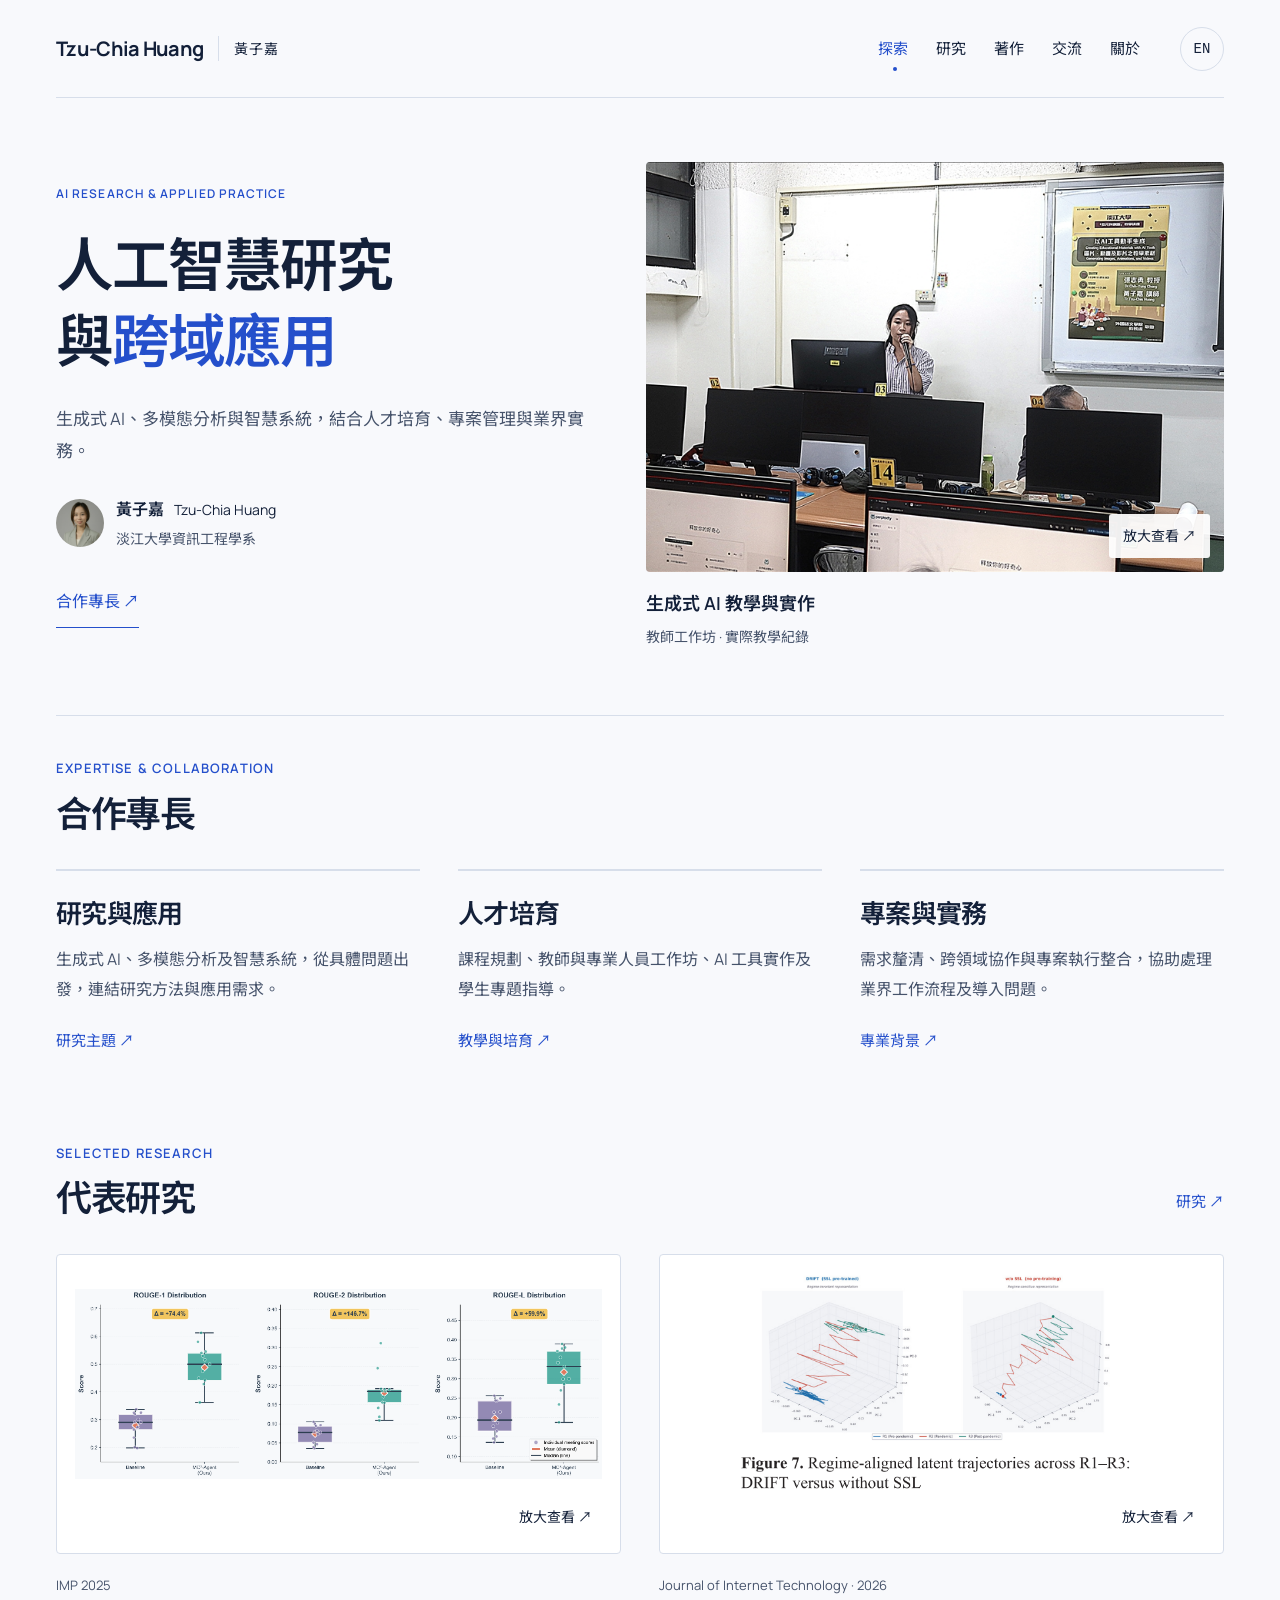
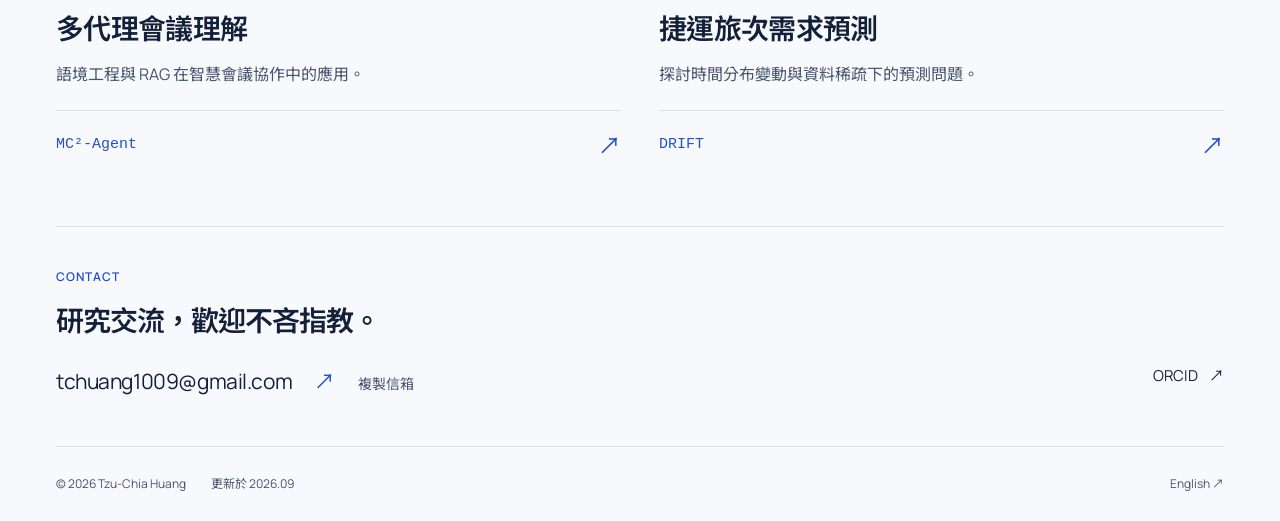
==== commit 167901d2: "Publish clearer academic profile and research evidence" ====
--- a/academic/index.html
+++ b/academic/index.html
@@ -1 +1 @@
-<!doctype html><html lang="zh-Hant"><head><meta charset="UTF-8"><meta name="viewport" content="width=device-width,initial-scale=1"><title>探索 — Tzu-Chia Huang 黃子嘉</title><meta name="description" content="探索能理解脈絡、協同工作， 並回應真實世界的人工智慧。"><meta name="theme-color" content="#f8f9fc"><link rel="canonical" href="https://tzuchia1009.github.io/academic/"><link rel="alternate" hreflang="en" href="en/index.html"><meta property="og:title" content="Tzu-Chia Huang · AI research in context"><meta property="og:description" content="探索能理解脈絡、協同工作， 並回應真實世界的人工智慧。"><meta property="og:image" content="https://tzuchia1009.github.io/academic/assets/v2/ocean.jpg"><meta property="og:url" content="https://tzuchia1009.github.io/academic/"><link rel="icon" href="assets/favicon.svg"><link rel="stylesheet" href="assets/v2/site.css"><script src="assets/v2/site.js" defer></script></head><body data-page="index" data-copied="已複製" data-copyfail="請手動複製"><a class="skip" href="#main">跳至內容</a><header class="site-header shell"><a class="wordmark" href="index.html">Tzu-Chia Huang<span>黃子嘉</span></a><nav aria-label="主選單"><a href="index.html" aria-current="page">探索</a><a href="research.html" >研究</a><a href="publications.html" >著作</a><a href="engagement.html" >交流</a><a href="about.html" >關於</a></nav><a class="lang" href="en/index.html" lang="en">EN</a></header><main id="main"><section class="home-hero shell"><div class="hero-message"><p class="eyebrow">AI RESEARCH · HUMAN CONTEXT</p><h1>智慧，<br>在情境中<span>成形。</span></h1><p class="hero-intro">探索能理解脈絡、協同工作，<br>並回應真實世界的人工智慧。</p><a class="identity" href="about.html"><img src="assets/portrait.png" alt="黃子嘉" width="56" height="56"><span><strong>黃子嘉 <small>Tzu-Chia Huang</small></strong><span>淡江大學 · 資訊工程／歷史</span></span><b aria-hidden="true">↗</b></a></div><div class="observatory" data-observatory><div class="field-top"><span>RESEARCH FIELD</span><button class="motion-control" type="button" aria-pressed="false" data-pause="暫停動態" data-play="播放動態">暫停動態</button></div><canvas aria-label="研究概念視覺化" role="img">研究概念視覺化</canvas><div class="field-bottom"><span>研究概念視覺化</span><span>移動游標探索 · 點選主題切換</span></div></div><div class="theme-explorer"><div class="theme-tabs" role="tablist" aria-label="研究主題"><button id="tab-agents" role="tab" aria-selected="true" aria-controls="panel-agents" tabindex="0" data-mode="0"><span>協作</span><small>多代理與知識協作</small><b aria-hidden="true">↗</b></button><button id="tab-perception" role="tab" aria-selected="false" aria-controls="panel-perception" tabindex="-1" data-mode="1"><span>感知</span><small>多模態理解</small><b aria-hidden="true">↗</b></button><button id="tab-systems" role="tab" aria-selected="false" aria-controls="panel-systems" tabindex="-1" data-mode="2"><span>決策</span><small>預測與智慧系統</small><b aria-hidden="true">↗</b></button></div><div class="theme-panels"><div id="panel-agents" role="tabpanel" aria-labelledby="tab-agents" ><p>結合 LLM、RAG 與多代理協作，探索會議中的語境、決策與知識組織。</p><a href="research.html#agents">深入研究 <span aria-hidden="true">↗</span></a></div><div id="panel-perception" role="tabpanel" aria-labelledby="tab-perception" hidden><p>連結影像、語言與聲音，研究事件辨識、長影片理解與教學內容生成。</p><a href="research.html#perception">深入研究 <span aria-hidden="true">↗</span></a></div><div id="panel-systems" role="tabpanel" aria-labelledby="tab-systems" hidden><p>研究時間分布變動下的需求預測，以及能源受限環境中的感測與最佳化。</p><a href="research.html#systems">深入研究 <span aria-hidden="true">↗</span></a></div></div></div></section><section class="focus shell"><div class="section-top"><div><p class="eyebrow">SELECTED QUESTIONS</p><h2>近期研究切片</h2></div><a class="quiet-link" href="publications.html">著作 <span aria-hidden="true">↗</span></a></div><div class="project-grid"><a class="project" href="research.html#agents"><div class="project-visual"><div class="agent-art" aria-hidden="true"><div class="orb a">Context</div><div class="orb b">Knowledge</div><div class="orb c">Dialogue</div><div class="orbit"></div><div class="orbit small"></div><span class="art-caption">MULTI-AGENT COLLABORATION</span></div></div><div class="project-text"><p class="micro">2025 / IMP</p><h3>智慧會議中的<br>語境與協作</h3><p>結合語境工程與 RAG 的多代理智慧會議協作系統。</p><span class="project-bottom">MC²-Agent<b aria-hidden="true">↗</b></span></div></a><a class="project" href="research.html#systems"><div class="project-visual"><div class="signal-art" aria-hidden="true"><i style="--i:0;--h:85px"></i><i style="--i:1;--h:59px"></i><i style="--i:2;--h:33px"></i><i style="--i:3;--h:43px"></i><i style="--i:4;--h:69px"></i><i style="--i:5;--h:77px"></i><i style="--i:6;--h:51px"></i><i style="--i:7;--h:25px"></i><i style="--i:8;--h:51px"></i><i style="--i:9;--h:77px"></i><i style="--i:10;--h:69px"></i><i style="--i:11;--h:43px"></i><i style="--i:12;--h:33px"></i><i style="--i:13;--h:59px"></i><i style="--i:14;--h:85px"></i><i style="--i:15;--h:61px"></i><i style="--i:16;--h:35px"></i><i style="--i:17;--h:41px"></i><i style="--i:18;--h:67px"></i><i style="--i:19;--h:79px"></i><i style="--i:20;--h:53px"></i><i style="--i:21;--h:27px"></i><i style="--i:22;--h:49px"></i><i style="--i:23;--h:75px"></i><i style="--i:24;--h:71px"></i><i style="--i:25;--h:45px"></i><i style="--i:26;--h:31px"></i><i style="--i:27;--h:57px"></i><i style="--i:28;--h:83px"></i><i style="--i:29;--h:63px"></i><i style="--i:30;--h:37px"></i><i style="--i:31;--h:39px"></i><i style="--i:32;--h:65px"></i><i style="--i:33;--h:81px"></i><i style="--i:34;--h:55px"></i><i style="--i:35;--h:29px"></i><i style="--i:36;--h:47px"></i><i style="--i:37;--h:73px"></i><i style="--i:38;--h:73px"></i><i style="--i:39;--h:47px"></i><i style="--i:40;--h:29px"></i><i style="--i:41;--h:55px"></i><i style="--i:42;--h:81px"></i><i style="--i:43;--h:65px"></i><i style="--i:44;--h:39px"></i><i style="--i:45;--h:37px"></i><i style="--i:46;--h:63px"></i><i style="--i:47;--h:83px"></i><i style="--i:48;--h:57px"></i><i style="--i:49;--h:31px"></i><i style="--i:50;--h:45px"></i><i style="--i:51;--h:71px"></i><span class="art-caption">LEARNING UNDER DISTRIBUTION SHIFT</span></div></div><div class="project-text"><p class="micro">2026 / Journal of Internet Technology</p><h3>當需求改變，<br>預測如何適應？</h3><p>面對捷運旅次需求的時間分布變動與資料稀疏問題。</p><span class="project-bottom">DRIFT<b aria-hidden="true">↗</b></span></div></a></div></section><section class="field-story shell"><a class="story-image" href="engagement.html"><img src="assets/v2/teaching.jpg" width="800" height="533" alt="生成式 AI 教學" loading="lazy"></a><div><p class="eyebrow">研究發生在真實場域</p><h2>與不同領域的人，<br>一起思考 AI 的可能。</h2><p>教學、研究合作與實作，是理解問題的另一種方式。</p><a class="quiet-link" href="engagement.html">交流與實踐 ↗</a></div></section></main><footer class="shell"><div class="footer-top"><div><p class="eyebrow">GET IN TOUCH</p><h2>研究交流，從一封信開始。</h2><a class="mail" href="mailto:tchuang1009@gmail.com">tchuang1009@gmail.com <span aria-hidden="true">↗</span></a><button class="copy-email" type="button" data-copy="tchuang1009@gmail.com">複製信箱</button></div><div class="footer-social"><a href="https://orcid.org/0009-0001-7370-0046" target="_blank" rel="noopener noreferrer">ORCID <span aria-hidden="true">↗</span></a><a href="https://github.com/Tzuchia1009" target="_blank" rel="noopener noreferrer">GitHub <span aria-hidden="true">↗</span></a></div></div><div class="footer-bottom"><span>© 2026 Tzu-Chia Huang</span><span>更新於 2026.09</span><a href="en/index.html" lang="en">English ↗</a></div></footer><p class="toast" role="status" aria-live="polite"></p></body></html>+<!doctype html><html lang="zh-Hant"><head><meta charset="UTF-8"><meta name="viewport" content="width=device-width,initial-scale=1"><title>探索 — Tzu-Chia Huang 黃子嘉</title><meta name="description" content="生成式 AI、多模態分析與智慧系統， 結合人才培育、專案管理與業界實務。"><meta name="theme-color" content="#f8f9fc"><link rel="canonical" href="https://tzuchia1009.github.io/academic/"><link rel="alternate" hreflang="en" href="en/index.html"><meta property="og:title" content="Tzu-Chia Huang · AI research and applied practice"><meta property="og:description" content="生成式 AI、多模態分析與智慧系統， 結合人才培育、專案管理與業界實務。"><meta property="og:image" content="https://tzuchia1009.github.io/academic/assets/v2/teaching.jpg"><meta property="og:url" content="https://tzuchia1009.github.io/academic/"><link rel="icon" href="assets/favicon.svg"><link rel="stylesheet" href="assets/v3/site.css"><script src="assets/v3/site.js" defer></script></head><body data-page="index" data-copied="已複製" data-copyfail="請手動複製"><a class="skip" href="#main">跳至內容</a><header class="site-header shell"><a class="wordmark" href="index.html">Tzu-Chia Huang<span>黃子嘉</span></a><nav aria-label="主選單"><a href="index.html" aria-current="page">探索</a><a href="research.html" >研究</a><a href="publications.html" >著作</a><a href="engagement.html" >交流</a><a href="about.html" >關於</a></nav><a class="lang" href="en/index.html" lang="en">EN</a></header><main id="main"><section class="home-hero shell"><div class="hero-message"><p class="eyebrow">AI RESEARCH & APPLIED PRACTICE</p><h1>人工智慧研究<br>與<span>跨域應用</span></h1><p class="hero-intro">生成式 AI、多模態分析與智慧系統，<br>結合人才培育、專案管理與業界實務。</p><a class="identity" href="about.html"><img src="assets/portrait.png" alt="黃子嘉" width="56" height="56"><span><strong>黃子嘉 <small>Tzu-Chia Huang</small></strong><span>淡江大學資訊工程學系</span></span></a><a class="hero-cta" href="#expertise">合作專長 ↗</a></div><figure class="hero-scene"><button class="photo-open" data-src="assets/v2/teaching.jpg" data-caption="生成式 AI 教學 · 大學教師工作坊與工具實作" aria-label="放大查看：生成式 AI 教學現場"><img src="assets/v2/teaching.jpg" width="800" height="533" alt="生成式 AI 教學" fetchpriority="high"><span>放大查看 ↗</span></button><figcaption><strong>生成式 AI 教學與實作</strong><span>教師工作坊 · 實際教學紀錄</span></figcaption></figure></section><section class="expertise shell" id="expertise"><div class="section-top"><div><p class="eyebrow">EXPERTISE & COLLABORATION</p><h2>合作專長</h2></div></div><div class="expertise-grid"><article><h3>研究與應用</h3><p>生成式 AI、多模態分析及智慧系統，從具體問題出發，連結研究方法與應用需求。</p><a class="quiet-link" href="research.html">研究主題 ↗</a></article><article><h3>人才培育</h3><p>課程規劃、教師與專業人員工作坊、AI 工具實作及學生專題指導。</p><a class="quiet-link" href="engagement.html">教學與培育 ↗</a></article><article><h3>專案與實務</h3><p>需求釐清、跨領域協作與專案執行整合，協助處理業界工作流程及導入問題。</p><a class="quiet-link" href="about.html">專業背景 ↗</a></article></div></section><section class="focus shell"><div class="section-top"><div><p class="eyebrow">SELECTED RESEARCH</p><h2>代表研究</h2></div><a class="quiet-link" href="research.html">研究 ↗</a></div><div class="project-grid"><article class="project"><figure class="evidence-figure compact-figure"><button class="photo-open evidence-open" type="button" data-src="assets/v3/mc-agent-results.png" data-caption="MC²-Agent：會議摘要品質分布 · 原始實驗圖 · MC²-Agent 論文（IMP 2025）。比較 ROUGE-1、ROUGE-2 與 ROUGE-L 分布。" aria-label="放大查看：MC²-Agent：會議摘要品質分布"><img src="assets/v3/mc-agent-results.png" alt="MC²-Agent：會議摘要品質分布" width="1200" height="660" loading="lazy"><span>放大查看 ↗</span></button><figcaption><strong>MC²-Agent：會議摘要品質分布</strong><p>原始實驗圖 · MC²-Agent 論文（IMP 2025）。比較 ROUGE-1、ROUGE-2 與 ROUGE-L 分布。</p></figcaption></figure><div class="project-text"><p class="micro">IMP 2025</p><h3><a href="research.html#agents">多代理會議理解</a></h3><p>語境工程與 RAG 在智慧會議協作中的應用。</p><a class="project-bottom" href="research.html#agents">MC²-Agent<b aria-hidden="true">↗</b></a></div></article><article class="project"><figure class="evidence-figure compact-figure"><button class="photo-open evidence-open" type="button" data-src="assets/v3/drift-trajectories.png" data-caption="DRIFT：不同需求時期的特徵軌跡 · 原始論文圖 7 · Journal of Internet Technology, 2026。比較有無自監督預訓練的特徵軌跡。" aria-label="放大查看：DRIFT：不同需求時期的特徵軌跡"><img src="assets/v3/drift-trajectories.png" alt="DRIFT：不同需求時期的特徵軌跡" width="1200" height="660" loading="lazy"><span>放大查看 ↗</span></button><figcaption><strong>DRIFT：不同需求時期的特徵軌跡</strong><p>原始論文圖 7 · Journal of Internet Technology, 2026。比較有無自監督預訓練的特徵軌跡。</p></figcaption></figure><div class="project-text"><p class="micro">Journal of Internet Technology · 2026</p><h3><a href="research.html#systems">捷運旅次需求預測</a></h3><p>探討時間分布變動與資料稀疏下的預測問題。</p><a class="project-bottom" href="research.html#systems">DRIFT<b aria-hidden="true">↗</b></a></div></article></div></section><dialog class="lightbox"><button class="lightbox-close" type="button" aria-label="關閉照片">×</button><figure><div class="image-scroll"><img alt=""></div><figcaption></figcaption><button type="button" class="zoom-toggle" aria-pressed="false" data-fit="符合視窗" data-zoom="原圖大小">原圖大小</button></figure></dialog></main><footer class="shell"><div class="footer-top"><div><p class="eyebrow">CONTACT</p><h2>研究交流，歡迎不吝指教。</h2><a class="mail" href="mailto:tchuang1009@gmail.com">tchuang1009@gmail.com <span aria-hidden="true">↗</span></a><button class="copy-email" type="button" data-copy="tchuang1009@gmail.com">複製信箱</button></div><div class="footer-social"><a href="https://orcid.org/0009-0001-7370-0046" target="_blank" rel="noopener noreferrer">ORCID <span aria-hidden="true">↗</span></a></div></div><div class="footer-bottom"><span>© 2026 Tzu-Chia Huang</span><span>更新於 2026.09</span><a href="en/index.html" lang="en">English ↗</a></div></footer><p class="toast" role="status" aria-live="polite"></p></body></html>
--- a/academic/assets/v3/site.css
+++ b/academic/assets/v3/site.css
@@ -0,0 +1,24 @@
+@import url('https://fonts.googleapis.com/css2?family=Manrope:wght@400;500;600;700&family=Noto+Sans+TC:wght@400;500;600&display=swap');
+:root{--paper:#f8f9fc;--white:#fff;--ink:#16213a;--blue:#3157d5;--muted:#657087;--line:#e0e5ef;--wash:#edf1fa;--body:'Manrope','Noto Sans TC','Microsoft JhengHei',sans-serif;--mono:ui-monospace,'SFMono-Regular',Consolas,monospace}*{box-sizing:border-box}html{scroll-behavior:smooth;scroll-padding-top:100px}body{margin:0;background:var(--paper);color:var(--ink);font:15px/1.85 var(--body);-webkit-font-smoothing:antialiased}a{color:inherit;text-decoration:none}button,input,select{font:inherit}button{cursor:pointer}button,a,input,select,summary{-webkit-tap-highlight-color:transparent}button:focus-visible,a:focus-visible,input:focus-visible,select:focus-visible,summary:focus-visible{outline:2px solid var(--blue);outline-offset:5px}a:hover{color:var(--blue)}p,h1,h2,h3,h4,figure{margin:0}p{color:var(--muted)}h1,h2,h3,h4{font-weight:500;line-height:1.5;text-wrap:balance}::selection{background:#ced9ff;color:var(--ink)}[hidden]{display:none!important}.shell{width:min(1240px,calc(100% - 112px));margin-inline:auto}.eyebrow{font-size:11px;letter-spacing:.16em;color:var(--blue);font-weight:600;line-height:1.6;margin-bottom:20px}.micro{font:11px/1.7 var(--mono)}.site-header{display:flex;align-items:center;gap:40px;height:98px;border-bottom:1px solid var(--line);position:relative;z-index:10}.wordmark{font-size:17px;font-weight:700;letter-spacing:-.05em;display:flex;align-items:center;gap:15px;white-space:nowrap}.wordmark span{font-size:12px;font-weight:400;letter-spacing:.06em;border-left:1px solid var(--line);padding-left:15px}.site-header nav{display:flex;gap:30px;margin-left:auto;align-items:center;font-size:13px}.site-header nav a{display:flex;align-items:center;position:relative;min-height:44px}.site-header nav a[aria-current=page]{color:var(--blue)}.site-header nav a[aria-current=page]:after{content:'';width:4px;height:4px;background:var(--blue);border-radius:50%;position:absolute;bottom:0;left:50%}.lang{display:grid;place-items:center;width:44px;height:44px;border:1px solid var(--line);border-radius:50%;font:12px var(--mono);transition:background .2s}.lang:hover{background:var(--wash)}.skip{position:fixed;left:20px;top:-100px;z-index:99;padding:12px 20px;background:white}.skip:focus{top:15px}.home-hero{padding-top:67px;display:grid;grid-template-columns:.9fr 1.1fr;column-gap:25px;align-items:center}.hero-message{position:relative;z-index:2;padding-bottom:38px}.hero-message .eyebrow{font-size:10px;margin-bottom:28px}.hero-message h1{font-size:clamp(45px,4.4vw,66px);letter-spacing:-.055em;line-height:1.35}.hero-message h1 span{color:var(--blue)}html[lang=en] .hero-message h1{font-size:clamp(54px,5.2vw,78px);font-weight:500;line-height:1.12;letter-spacing:-.065em}html[lang=en] .hero-message h1 span{font-family:Georgia,serif;font-style:italic;letter-spacing:-.04em;font-weight:400}.hero-intro{font-size:15px;line-height:2;margin-top:26px}.identity{display:flex;align-items:center;gap:15px;margin-top:38px;max-width:400px}.identity img{width:54px;height:54px;object-fit:cover;object-position:50% 30%;border-radius:50%;filter:saturate(.8)}.identity>span{display:flex;flex-direction:column;gap:3px}.identity strong{font-weight:600;font-size:14px}.identity small{font-size:12px;font-weight:400;margin-left:7px}.identity>span>span{font-size:11px;color:var(--muted)}.identity>b{font-size:18px;font-weight:400;margin-left:auto}.observatory{height:465px;position:relative;isolation:isolate;overflow:hidden;touch-action:pan-y;background:radial-gradient(ellipse at center,#e7ecff66,transparent 66%)}.observatory canvas{display:block;width:100%;height:100%}.field-top,.field-bottom{position:absolute;left:8px;right:8px;display:flex;justify-content:space-between;align-items:center;gap:10px;z-index:2;font:9px/1.7 var(--mono);color:var(--muted)}.field-top{top:0;letter-spacing:.08em}.field-bottom{bottom:3px;font-size:9px;letter-spacing:0}.field-bottom>span:last-child{font:9px var(--body)}.motion-control{background:transparent;border:0;border-bottom:1px solid var(--line);font:10px var(--body);min-height:44px;padding:0 7px;color:var(--muted)}.theme-explorer{grid-column:1/-1;padding-top:35px}.theme-tabs{display:grid;grid-template-columns:repeat(3,1fr);border-bottom:1px solid var(--line)}.theme-tabs button{position:relative;padding:21px 22px 23px 0;display:grid;grid-template-columns:1fr 20px;gap:4px 15px;text-align:left;border:0;border-top:1px solid var(--line);background:none;color:var(--muted);transition:color .2s,background .2s}.theme-tabs button:not(:first-child){padding-left:25px}.theme-tabs button:before{content:'';position:absolute;left:0;top:-1px;height:2px;width:100%;background:var(--blue);transform:scaleX(0);transform-origin:left;transition:transform .35s}.theme-tabs button[aria-selected=true]:before{transform:scaleX(1)}.theme-tabs button[aria-selected=true]{color:var(--blue)}.theme-tabs button:hover{background:#edf1fa77}.theme-tabs span{font-size:18px;font-weight:500}.theme-tabs small{font-size:11px;grid-row:2}.theme-tabs b{grid-column:2;grid-row:1/3;align-self:center;font-weight:400;font-size:19px}.theme-panels{min-height:90px;padding:22px 0 0}.theme-panels>div{display:flex;justify-content:space-between;align-items:start;gap:35px}.theme-panels p{font-size:13px;max-width:760px}.theme-panels a{font-size:12px;flex-shrink:0;color:var(--blue);padding:2px 0 10px;min-height:44px}.theme-panels a span{margin-left:20px}.focus{padding-top:62px;padding-bottom:60px}.section-top{display:flex;justify-content:space-between;align-items:end;gap:40px;margin-bottom:30px}.section-top h2{font-size:29px;letter-spacing:-.04em}.section-top .eyebrow{margin-bottom:12px}.section-top>p{font-size:13px}.quiet-link{display:inline-flex;align-items:center;gap:25px;min-height:44px;font-size:12px;color:var(--blue)}.project-grid{display:grid;grid-template-columns:1fr 1fr;gap:35px}.project{display:block}.project-visual{height:250px;background:var(--wash);overflow:hidden;border-radius:3px;transition:background .3s}.project:hover .project-visual{background:#e3eafa}.project-text{padding-top:22px}.project h3{font-size:25px;margin:11px 0 12px;letter-spacing:-.025em;line-height:1.5}.project-text>p:not(.micro){font-size:13px;max-width:450px}.project-bottom{display:flex;justify-content:space-between;align-items:center;font:12px var(--mono);color:var(--blue);margin-top:22px;border-top:1px solid var(--line);padding-top:16px}.project-bottom b{font:23px var(--body);transition:transform .25s}.project:hover .project-bottom b{transform:translate(3px,-3px)}.agent-art,.signal-art,.modal-art{height:100%;position:relative;display:flex;align-items:center;justify-content:center;overflow:hidden;color:var(--blue)}.art-caption{position:absolute;bottom:18px;left:22px;font:8px var(--mono);letter-spacing:.08em;color:var(--muted)}.orb{position:absolute;display:grid;place-items:center;border:1px solid #819be4;border-radius:50%;width:105px;height:105px;font:11px var(--mono);background:radial-gradient(circle at 25% 25%,#ffffffaa,#dbe5ff77);box-shadow:inset 0 0 35px #d6e1ff55;z-index:2;transition:transform .5s}.orb.a{transform:translate(-110px,-24px)}.orb.b{transform:translate(7px,35px)}.orb.c{transform:translate(118px,-34px)}.orbit{position:absolute;width:335px;height:170px;border:1px solid #a9bce688;border-radius:50%;transform:rotate(-15deg)}.orbit.small{width:250px;height:140px;transform:rotate(30deg)}.project:hover .orb.a{transform:translate(-115px,-30px)}.project:hover .orb.c{transform:translate(122px,-28px)}.signal-art{gap:5px;padding-bottom:25px}.signal-art i{height:var(--h);width:3px;max-width:1%;border-radius:3px;background:linear-gradient(0deg,#b8c9ef,var(--blue));transform:skewY(-18deg);opacity:.7;transition:transform .6s}.project:hover .signal-art i{transform:scaleY(1.2);transition-delay:calc(var(--i)*3ms)}.signal-art:before,.signal-art:after{content:'';position:absolute;left:25px;right:25px;height:1px;background:#c7d4ec;top:50%}.signal-art:after{top:35%;opacity:.4}.modal-art>div{width:125px;height:150px;border:1px solid #92a9e1;border-radius:9px;display:grid;place-items:center;font:10px var(--mono);background:#e8eeff99;box-shadow:0 12px 30px #244a9e08;transform:rotate(-12deg);margin-left:-30px}.modal-art>div:nth-child(2){transform:rotate(0);margin-top:20px}.modal-art>div:nth-child(3){transform:rotate(12deg)}.field-story{display:grid;grid-template-columns:1fr 1fr;gap:65px;align-items:center;margin-top:30px;margin-bottom:100px;padding-top:55px;border-top:1px solid var(--line)}.story-image{display:block;overflow:hidden;border-radius:3px}.story-image img{width:100%;height:290px;object-fit:cover;display:block;filter:saturate(.55);transition:filter .4s,transform .6s}.story-image:hover img{filter:saturate(1);transform:scale(1.025)}.field-story h2{font-size:30px;line-height:1.65;letter-spacing:-.035em;margin-bottom:20px}.field-story p:not(.eyebrow){font-size:14px}.field-story .quiet-link{margin-top:20px}.page-intro{padding-top:85px;padding-bottom:65px}.page-intro h1{font-size:46px;letter-spacing:-.045em;line-height:1.5}.page-intro>p:last-child{max-width:760px;margin-top:28px;font-size:16px}.page-intro.compact{padding-bottom:48px}.page-intro.compact h1{font-size:54px}.research-chapter{scroll-margin-top:40px;display:grid;grid-template-columns:1fr 1fr;gap:65px;padding:58px 0;border-top:1px solid var(--line);align-items:center}.chapter-art{height:325px;background:var(--wash);border-radius:3px}.chapter-copy h2{font-size:29px;margin-bottom:18px}.chapter-copy .eyebrow{font-size:12px;letter-spacing:.035em;margin-bottom:15px}.chapter-copy p{font-size:14px}.chapter-copy .question{color:var(--ink);font-size:18px;line-height:1.8;margin-bottom:16px}.chapter-copy details{margin-top:22px;color:var(--muted);font-size:12px}.chapter-copy summary{cursor:pointer;min-height:35px;color:var(--ink)}.chapter-copy ul{padding-left:18px}.chapter-copy li{margin-bottom:12px}.chapter-copy .quiet-link{margin-top:15px}.marine{display:grid;grid-template-columns:1fr 1fr;gap:65px;padding:60px 0 100px;border-top:1px solid var(--line);align-items:center}.marine figure img{width:100%;height:340px;object-fit:cover;display:block;border-radius:3px}.marine figcaption{font-size:10px;color:var(--muted);line-height:1.7;margin-top:14px}.marine figcaption a{display:block}.marine h2{font-size:29px;margin-bottom:22px}.marine p{font-size:14px}.marine .quiet-link{margin-top:20px}.publication-archive{padding-bottom:100px;min-height:600px}.search-line{display:grid;grid-template-columns:1fr 180px;gap:30px;margin-bottom:27px}.search-line label{display:block}.search-line label>span{font-size:12px;color:var(--muted);display:block;margin-bottom:10px}input,select{background:var(--white);border:1px solid var(--line);border-radius:3px;padding:12px 16px;color:var(--ink);width:100%;min-height:48px;font-size:14px}input::placeholder{color:#848da0}.filter-bar{display:flex;justify-content:space-between;align-items:center;gap:20px;padding-bottom:18px;border-bottom:1px solid var(--line)}.filters{display:flex;gap:6px;flex-wrap:wrap}.filters button{min-height:44px;padding:8px 20px;border:0;border-radius:3px;background:none;color:var(--muted);font-size:13px;transition:background .2s,color .2s}.filters button[aria-pressed=true]{background:var(--ink);color:white}.filters button:hover:not([aria-pressed=true]){background:var(--wash)}.results{font:11px var(--mono);color:var(--muted)}.archive-note{font-size:11px;padding:16px 0}.paper{display:grid;grid-template-columns:100px 1fr 66px;gap:18px 26px;border-bottom:1px solid var(--line);padding:25px 0 22px}.paper-year{font:17px/1.8 var(--mono);color:var(--blue)}.paper-year>span{display:block;font:10px/1.6 var(--body);color:var(--muted);margin-top:6px}.paper h3{font-size:18px;font-weight:500;line-height:1.6;letter-spacing:-.02em;text-wrap:pretty}.paper .authors{font-size:12px;margin-top:10px;line-height:1.9}.authors strong{font-weight:600;color:var(--ink)}.paper .venue{font-size:12px;color:var(--blue);margin-top:5px}.paper .translated{font-size:13px;margin-top:8px}.paper-link{font:11px var(--mono);padding-top:7px}.paper details{font-size:12px;margin-top:12px}.paper summary{cursor:pointer;min-height:30px;color:var(--muted)}.paper details p{margin-top:10px}.cite{grid-column:2/3;justify-self:start;padding:0 0 0;min-height:36px;border:0;background:none;font-size:11px;color:var(--muted)}.cite:hover{color:var(--blue)}.empty{text-align:center;padding:90px 20px}.empty button{margin-top:20px;background:var(--ink);color:white;border:0;padding:10px 22px;border-radius:3px}.gallery{display:grid;grid-template-columns:1fr 1fr;gap:35px;padding-bottom:65px}.gallery-item:first-child{grid-column:1/-1;display:grid;grid-template-columns:1.25fr .75fr;align-items:end;gap:40px}.photo-open{position:relative;padding:0;border:0;background:var(--wash);width:100%;display:block;overflow:hidden;border-radius:3px}.photo-open img{display:block;width:100%;height:280px;object-fit:cover;filter:saturate(.7);transition:transform .6s,filter .4s}.gallery-item:first-child img{height:365px}.photo-open:hover img{transform:scale(1.03);filter:saturate(1)}.photo-open>span{position:absolute;right:18px;bottom:18px;width:38px;height:38px;background:white;border-radius:50%;display:grid;place-items:center;font-size:18px;color:var(--ink)}.gallery figcaption{padding-top:18px}.gallery figcaption strong{font-weight:500;font-size:18px}.gallery figcaption p{font-size:12px;margin-top:5px}.gallery-item:first-child figcaption{padding-bottom:15px}.gallery-item:first-child figcaption strong{font-size:30px}.gallery-item:first-child figcaption p{font-size:14px;max-width:270px;margin-top:15px}.talk-archive{padding-top:35px;padding-bottom:70px}.talk{display:grid;grid-template-columns:115px 1fr 80px;gap:25px;align-items:start;padding:23px 0;border-bottom:1px solid var(--line)}.talk time{font:11px/2 var(--mono);color:var(--muted);padding-top:3px}.talk h4{font-size:16px;line-height:1.7}.talk p{font-size:12px;margin-top:7px}.talk-category{font-size:11px;justify-self:end;color:var(--muted);padding-top:4px}.recognition{padding:25px 0 90px}.awards{display:grid;grid-template-columns:1fr 1fr;gap:35px 60px}.award{border-top:1px solid var(--line);padding-top:23px}.award .eyebrow{font-size:10px;letter-spacing:.025em;margin-bottom:15px}.award h3{font-size:22px;margin-bottom:14px}.award p{font-size:13px}.award>span{display:block;font-size:11px;color:var(--blue);margin-top:17px}.lightbox{border:0;padding:35px;background:var(--paper);border-radius:4px;max-width:min(1100px,92vw);max-height:92vh;overflow:auto;color:var(--ink)}.lightbox::backdrop{background:#101827da;backdrop-filter:blur(8px)}.lightbox figure img{display:block;max-width:100%;max-height:72vh;object-fit:contain;margin:auto}.lightbox figcaption{font-size:13px;margin-top:15px;text-align:center}.lightbox-close{position:absolute;right:9px;top:2px;border:0;background:transparent;font-size:28px;min-width:35px;min-height:35px;color:var(--ink)}.about-page{max-width:1050px;padding-top:85px;padding-bottom:95px}.about-top{display:flex;justify-content:space-between;align-items:start;border-bottom:1px solid var(--line);padding-bottom:42px;gap:35px}.about-top h1{font-size:48px;letter-spacing:-.04em}.about-top p:not(.eyebrow){margin-top:20px;font-size:13px}.about-portrait{width:145px;height:172px;object-fit:cover;object-position:50% 35%;border-radius:3px;filter:saturate(.8)}.about-content{display:grid;grid-template-columns:1.5fr 1fr;gap:75px;padding-top:45px}.about-content h2{font-size:29px;line-height:1.75;letter-spacing:-.04em;margin-bottom:25px}.about-content p{font-size:15px;margin-bottom:20px}.about-content .degree-note{font-size:11px;margin-top:32px}.about-content aside .eyebrow{font-size:10px}.about-content aside a{display:block;padding:17px 0;border-bottom:1px solid var(--line);font-size:13px;overflow-wrap:anywhere}.about-content aside a small{display:block;font-size:10px;color:var(--muted);margin-top:5px}.orcid-mark{font:600 10px var(--body);display:inline-grid;place-items:center;border-radius:50%;background:#a6ce39;color:#172600;width:18px;height:18px;margin-right:3px}.footer-top{border-top:1px solid var(--line);padding:50px 0;display:flex;justify-content:space-between;align-items:end;gap:40px}.footer-top h2{font-size:26px;letter-spacing:-.035em;margin-bottom:19px}.footer-top .eyebrow{font-size:9px;margin-bottom:13px}.mail{font-size:20px;letter-spacing:-.02em}.mail span{margin-left:18px;color:var(--blue)}.copy-email{margin-left:18px;font-size:10px;color:var(--muted);background:none;border:0;min-height:44px}.footer-social{display:flex;gap:28px;font-size:12px}.footer-social a{min-height:44px}.footer-social span{margin-left:8px}.footer-bottom{border-top:1px solid var(--line);padding:22px 0;display:flex;gap:25px;align-items:center;color:var(--muted);font-size:10px}.footer-bottom a{margin-left:auto;min-height:30px;display:flex;align-items:center}.toast{position:fixed;bottom:25px;left:50%;transform:translate(-50%,15px);opacity:0;pointer-events:none;border-radius:4px;padding:10px 20px;background:var(--ink);color:white;font-size:12px;transition:opacity .2s,transform .2s;z-index:50}.toast.show{opacity:1;transform:translate(-50%,0)}
+@media(min-width:1500px){.home-hero{padding-top:85px}.observatory{height:490px}}@media(max-width:1100px){.shell{width:calc(100% - 72px)}.site-header{gap:25px}.site-header nav{gap:20px}.wordmark span{display:none}.home-hero{column-gap:10px}.hero-message h1{font-size:48px}.observatory{height:435px}.hero-intro{font-size:14px}.field-bottom>span:last-child{display:none}.theme-tabs small{font-size:10px}.orb.a{transform:translate(-85px,-24px)}.orb.c{transform:translate(90px,-34px)}.orb{width:90px;height:90px;font-size:10px}.orbit{width:280px}.field-story,.research-chapter,.marine{gap:40px}.about-content{gap:40px}.footer-social{gap:20px}.copy-email{display:block;margin:6px 0 0;padding-left:0}}
+@media(max-width:760px){html{scroll-padding-top:25px}.shell{width:calc(100% - 40px)}.site-header{height:auto;min-height:105px;flex-wrap:wrap;gap:5px 20px;padding-top:14px;padding-bottom:8px}.wordmark{font-size:16px}.wordmark span{display:block;font-size:11px;padding-left:12px;margin-left:0}.lang{margin-left:auto;width:38px;height:38px}.site-header nav{order:3;width:100%;margin:0;justify-content:space-between;gap:10px;font-size:12px}.site-header nav a{min-height:39px}.home-hero{grid-template-columns:1fr;padding-top:41px;gap:0}.hero-message{padding-bottom:0}.hero-message .eyebrow{font-size:8px;margin-bottom:22px}.hero-message h1{font-size:46px;line-height:1.32;letter-spacing:-.07em}.hero-intro{font-size:14px;line-height:1.95;margin-top:21px}.identity{margin-top:24px;max-width:360px;gap:12px}.identity img{width:43px;height:43px}.identity strong{font-size:13px}.identity>span>span{font-size:9px}.identity small{font-size:10px}html[lang=en] .hero-message h1{font-size:58px;line-height:1.1}.observatory{height:300px;margin-top:24px}.field-top{font-size:8px;top:0;left:0;right:0}.motion-control{font-size:9px;min-height:35px}.field-bottom{font-size:8px;left:0;bottom:0}.theme-explorer{padding-top:22px}.theme-tabs button{padding:13px 8px 14px 0;gap:4px}.theme-tabs button:not(:first-child){padding-left:12px}.theme-tabs span{font-size:15px}.theme-tabs small{font-size:9px;line-height:1.6;max-width:96px}.theme-tabs b{font-size:15px}.theme-panels{min-height:140px;padding-top:20px}.theme-panels>div{display:block}.theme-panels p{font-size:12px}.theme-panels a{font-size:11px;margin-top:8px}.focus{padding-top:32px;padding-bottom:28px}.section-top{gap:20px;margin-bottom:23px}.section-top h2{font-size:25px}.section-top .eyebrow{font-size:9px}.quiet-link{font-size:11px;gap:12px}.project-grid{grid-template-columns:1fr;gap:32px}.project-visual{height:220px}.project-text{padding-top:18px}.project h3{font-size:24px}.project-text>p:not(.micro){font-size:13px}.project-bottom{margin-top:17px}.orb.a{transform:translate(-90px,-20px)}.orb.c{transform:translate(93px,-28px)}.orb.b{transform:translate(0,29px)}.art-caption{font-size:7px;left:17px}.field-story{grid-template-columns:1fr;gap:27px;margin-top:30px;margin-bottom:60px;padding-top:30px}.story-image img{height:230px}.field-story h2{font-size:26px;line-height:1.55;margin-bottom:16px}.field-story .eyebrow{font-size:9px}.field-story .quiet-link{margin-top:14px}.page-intro{padding-top:42px;padding-bottom:35px}.page-intro h1{font-size:32px;line-height:1.5}.page-intro .eyebrow{font-size:9px;margin-bottom:17px}.page-intro>p:last-child{font-size:14px;margin-top:20px}.page-intro.compact{padding-bottom:32px}.page-intro.compact h1{font-size:40px}.research-chapter{grid-template-columns:1fr;gap:28px;padding:32px 0 40px}.chapter-art{height:240px}.chapter-copy h2{font-size:26px}.chapter-copy .question{font-size:17px}.chapter-copy p{font-size:14px}.marine{grid-template-columns:1fr;gap:25px;padding:32px 0 55px}.marine figure img{height:270px}.marine h2{font-size:26px}.marine figcaption{font-size:9px}.search-line{grid-template-columns:1fr 125px;gap:12px;margin-bottom:20px}.search-line label>span{font-size:10px}.search-line input,.search-line select{font-size:12px;padding:10px;min-height:46px}.filter-bar{display:block}.filters{gap:4px}.filters button{font-size:11px;padding:8px 13px;min-height:42px}.results{font-size:10px;display:block;margin-top:12px}.archive-note{font-size:10px;padding:15px 0 2px}.paper{grid-template-columns:1fr 40px;gap:7px 15px;padding:23px 0 18px}.paper-year{grid-column:1/-1;display:flex;gap:14px;align-items:center;font-size:12px}.paper-year>span{font-size:9px;margin-top:0}.paper h3{font-size:17px;line-height:1.6}.paper .authors{font-size:11px}.paper .venue{font-size:11px}.paper-link{font-size:10px;padding-top:6px}.cite{grid-column:1;min-height:35px;font-size:10px}.publication-archive{padding-bottom:55px}.gallery{grid-template-columns:1fr;gap:28px;padding-bottom:35px}.gallery-item:first-child{display:block;grid-column:auto}.gallery-item:first-child img,.photo-open img{height:240px}.gallery-item:first-child figcaption{padding-bottom:0}.gallery-item:first-child figcaption strong,.gallery figcaption strong{font-size:19px}.gallery-item:first-child figcaption p,.gallery figcaption p{font-size:12px;margin-top:6px;max-width:none}.talk-archive{padding-top:20px;padding-bottom:40px}.talk-archive .section-top{display:block}.talk-archive .section-top>p{margin-top:15px;font-size:12px}.talk{grid-template-columns:1fr 65px;gap:5px 10px;padding:18px 0}.talk time{grid-column:1/-1;font-size:10px}.talk h4{font-size:14px}.talk p{font-size:11px}.talk-category{font-size:10px}.recognition{padding-bottom:50px}.awards{grid-template-columns:1fr;gap:26px}.award h3{font-size:21px}.award p{font-size:12px}.award .eyebrow{font-size:9px}.lightbox{padding:32px 15px 20px;max-width:96vw}.lightbox figcaption{font-size:11px}.about-page{padding-top:43px;padding-bottom:55px}.about-top{gap:17px;padding-bottom:26px}.about-top h1{font-size:31px}.about-top .eyebrow{font-size:9px;margin-bottom:14px}.about-top p:not(.eyebrow){font-size:11px;margin-top:16px}.about-portrait{width:96px;height:123px}.about-content{grid-template-columns:1fr;gap:22px;padding-top:28px}.about-content h2{font-size:26px;line-height:1.6;margin-bottom:22px}.about-content p{font-size:14px}.about-content .degree-note{font-size:10px}.footer-top{padding:33px 0;display:block}.footer-top h2{font-size:23px;line-height:1.5;margin-bottom:18px}.mail{font-size:18px}.mail span{margin-left:5px}.copy-email{font-size:10px;min-height:36px}.footer-social{margin-top:18px;font-size:11px}.footer-social a{min-height:30px}.footer-bottom{font-size:9px;gap:15px;padding:16px 0}.footer-bottom a{font-size:9px}.footer-bottom>span:nth-child(2){display:none}}
+@media(prefers-reduced-motion:reduce){html{scroll-behavior:auto}*,*:before,*:after{transition:none!important;animation:none!important}}@media print{.observatory,.theme-explorer,.site-header,.filter-bar,.search-line,.cite,.copy-email,.footer-social,.photo-open>span{display:none}body{background:white}.shell{width:100%}.home-hero{display:block}.paper,.talk,.research-chapter{break-inside:avoid}.paper[hidden],.talk[hidden]{display:grid!important}.lightbox{display:none}}
+
+/* Keep intrinsic diagram widths inside responsive grid tracks. */
+.project,.chapter-art,.chapter-copy,.hero-message,.theme-explorer{min-width:0}.project-grid{grid-template-columns:repeat(2,minmax(0,1fr))}@media(max-width:760px){.project-grid{grid-template-columns:minmax(0,1fr)}html[lang=en] .theme-tabs span{font-size:13px}}
+/* Readable academic editorial system: source figures, direct language, applied expertise. */
+:root{--muted:#46536b;--ink:#132039;--line:#d7deea;--blue:#244fcb}
+body{font-size:17px;line-height:1.85}h1,h2,h3,h4{font-weight:600;letter-spacing:-.025em}p{color:var(--muted)}
+.site-header nav{font-size:15px;gap:28px}.wordmark{font-size:20px;letter-spacing:-.035em}.wordmark span{font-size:14px}.eyebrow{font-size:13px;letter-spacing:.09em}.micro{font:13px/1.7 var(--body)}.quiet-link{font-size:15px;min-height:44px}.lang{font-size:14px}
+.home-hero{grid-template-columns:1fr 1.08fr;gap:54px;padding-top:64px;padding-bottom:65px;align-items:center}.hero-message{padding:0}.hero-message .eyebrow{font-size:12px;margin-bottom:22px}.hero-message h1{font-size:clamp(48px,4.5vw,68px);font-weight:600;line-height:1.33;letter-spacing:-.035em}.hero-intro{font-size:17px;line-height:1.9;margin-top:24px}.hero-intro br{display:none}html[lang=en] .hero-message h1{font-size:clamp(46px,4.3vw,65px);font-weight:600;letter-spacing:-.05em;line-height:1.16}html[lang=en] .hero-message h1 span{font-family:var(--body);font-style:normal;font-weight:600;letter-spacing:-.05em}.identity{max-width:100%;margin-top:28px;gap:12px}.identity img{flex-shrink:0;width:48px;height:48px}.identity strong{font-size:16px}.identity small{font-size:14px}.identity>span>span{font-size:14px;line-height:1.6}.hero-cta{display:inline-flex;gap:20px;align-items:center;padding:10px 0;border-bottom:1px solid var(--blue);color:var(--blue);font-size:16px;min-height:46px;margin-top:27px}
+.hero-scene{min-width:0;align-self:center}.hero-scene .photo-open{width:100%;border-radius:4px;overflow:hidden;display:block}.hero-scene .photo-open img{height:410px;object-fit:cover;object-position:48% 44%;width:100%;display:block}.photo-open>span{font-size:14px;width:auto;height:auto;min-height:44px;padding:9px 14px;border-radius:3px;right:14px;bottom:14px;background:#ffffffee;color:var(--ink);display:flex;align-items:center}.hero-scene figcaption{display:flex;flex-direction:column;gap:4px;margin-top:15px}.hero-scene figcaption strong{font-size:18px;font-weight:600}.hero-scene figcaption>span{font-size:14px;color:var(--muted)}
+.section-top h2{font-size:36px;line-height:1.4}.section-top .eyebrow{font-size:13px;margin-bottom:10px}.expertise{border-top:1px solid var(--line);padding-top:42px;padding-bottom:45px;scroll-margin-top:25px}.expertise-grid{display:grid;grid-template-columns:repeat(3,minmax(0,1fr));gap:38px}.expertise-grid article{border-top:2px solid var(--line);padding-top:23px}.expertise-grid h3{font-size:26px;margin-bottom:12px}.expertise-grid p{font-size:16px;line-height:1.85}.expertise-grid .quiet-link{margin-top:14px}.focus{padding-top:35px;padding-bottom:65px}.project h3{font-size:28px;line-height:1.45;margin-top:12px}.project-text>p:not(.micro){font-size:16px}.project-text{padding-top:20px}.project-bottom{font-size:15px;margin-top:20px;min-height:44px}.project-grid{gap:38px}
+.evidence-figure{width:100%;min-width:0;margin:0}.evidence-open{display:block;background:#fff;border:1px solid var(--line);border-radius:4px;width:100%;padding:26px 26px 65px;overflow:hidden}.evidence-open img{width:100%;height:auto;object-fit:contain;filter:none;display:block;max-height:660px}.evidence-open:hover img{transform:none;filter:none}.evidence-open:hover{border-color:#9eafd5}.evidence-figure figcaption{padding-top:16px}.evidence-figure figcaption strong{display:block;font-size:18px;font-weight:600;line-height:1.6}.evidence-figure figcaption p{font-size:14px;line-height:1.8;margin-top:5px}.compact-figure .evidence-open{padding:18px 18px 58px;height:300px;display:flex;align-items:center;justify-content:center}.compact-figure .evidence-open img{height:100%;max-height:none;width:100%;object-fit:contain}.compact-figure figcaption{display:none}.research-body .evidence-figure{max-width:1080px;margin:0 auto}.research-body .evidence-figure .evidence-open{padding:30px 30px 65px}.research-body #perception .evidence-figure{max-width:900px}.research-body #perception .evidence-open img{max-height:470px;object-fit:contain}
+.page-intro{padding-top:60px;padding-bottom:42px}.page-intro h1,.page-intro.compact h1{font-size:58px;line-height:1.35;font-weight:600;letter-spacing:-.025em}.page-intro>p:last-child{font-size:18px;max-width:850px;margin-top:23px}.research-jumps{display:flex;flex-wrap:wrap;gap:16px 28px;padding-bottom:30px;border-bottom:1px solid var(--line)}.research-jumps a{font-size:16px;min-height:44px;display:flex;align-items:center;color:var(--blue)}.research-chapter{display:block;padding:52px 0 58px}.chapter-copy{display:grid;grid-template-columns:.85fr 1.15fr;gap:60px;margin-bottom:32px}.chapter-copy h2{font-size:36px;line-height:1.5}.chapter-copy .eyebrow{font-size:13px}.chapter-copy .question{font-size:21px;line-height:1.75;color:var(--ink);margin-bottom:14px}.chapter-copy p{font-size:17px;line-height:1.85}.chapter-copy details{font-size:15px}.chapter-copy summary{min-height:44px;padding-top:8px}.chapter-copy details ul{font-size:15px}.chapter-copy .quiet-link{font-size:15px;margin-top:8px}
+.search-line label>span{font-size:14px}.search-line input,.search-line select{font-size:16px;min-height:48px}.filters button{font-size:15px;min-height:44px}.results,.archive-note{font-size:14px}.paper h3{font-size:22px;font-weight:600;line-height:1.65}.paper .authors,.paper .venue{font-size:15px;line-height:1.8}.paper-year{font-size:16px}.paper-year>span{font-size:12px}.paper-link,.cite{font-size:14px;min-height:44px}.cite{padding-left:0}.practice-note{display:grid;grid-template-columns:.85fr 1.15fr;gap:60px;padding:12px 0 38px}.practice-note h2{font-size:34px}.practice-note p{font-size:17px}.practice-note>div>p+p{margin-top:15px}.gallery{padding-top:20px}.gallery figcaption strong{font-size:23px}.gallery figcaption p{font-size:15px}.gallery-item:first-child figcaption strong{font-size:32px}.gallery-item:first-child figcaption p{font-size:16px}.talk-archive .section-top>p{font-size:16px}.talk h3{font-size:19px;line-height:1.6;grid-column:2}.talk time{font-size:14px}.talk p{font-size:15px}.talk-category{font-size:13px}.award h3{font-size:25px}.award p{font-size:15px}.award .eyebrow{font-size:13px}.award>span{font-size:14px}
+.about-top h1{font-size:58px}.about-top p:not(.eyebrow){font-size:16px;max-width:730px}.about-portrait{width:135px;height:162px}.about-content h2{font-size:36px}.about-content p{font-size:17px;line-height:1.95}.about-content .degree-note{font-size:14px}.about-content aside{min-width:0}.about-content aside a{font-size:15px;overflow-wrap:anywhere}.about-content aside small{font-size:13px}
+.footer-top{padding:40px 0}.footer-top h2{font-size:28px;font-weight:600;line-height:1.55;max-width:720px}.footer-top .eyebrow{font-size:12px}.mail{font-size:21px}.copy-email{font-size:14px}.footer-social{font-size:15px}.footer-bottom,.footer-bottom a{font-size:12px}.toast{font-size:15px;max-width:calc(100% - 40px)}
+.lightbox{width:min(1320px,94vw);max-width:94vw;max-height:94vh;padding:50px 24px 20px;overflow:auto}.lightbox-close{position:absolute;top:4px;right:8px;width:44px;height:44px;font-size:30px;z-index:2}.image-scroll{overflow:auto;max-height:70vh;width:100%;background:#fff}.lightbox img{display:block;object-fit:contain;max-width:100%;max-height:66vh;width:auto;height:auto;margin:auto}.lightbox figcaption{font-size:15px;line-height:1.7;margin-top:15px;color:var(--ink)}.zoom-toggle{font-size:14px;min-height:44px;margin-top:12px;border:1px solid var(--line);padding:7px 14px;background:#fff;color:var(--blue)}.lightbox.zoomed img{max-width:none;max-height:none;min-width:100%;width:auto;height:auto}.lightbox.zoomed .image-scroll{cursor:grab}
+@media(max-width:1100px){.home-hero{gap:32px}.hero-message h1{font-size:48px}.hero-scene .photo-open img{height:390px}.expertise-grid{gap:24px}.expertise-grid h3{font-size:24px}.chapter-copy{gap:32px}.about-content{grid-template-columns:1fr;gap:28px}.about-content aside{max-width:650px;display:flex;flex-wrap:wrap;gap:20px}.about-content aside>.eyebrow{width:100%}}
+@media(max-width:760px){body{font-size:16px}.shell{width:calc(100% - 40px)}.site-header{gap:5px 12px;min-height:110px}.wordmark{font-size:18px}.wordmark span{font-size:12px}.site-header nav{font-size:14px;gap:9px}.site-header nav a{min-height:44px}.lang{width:44px;height:44px;font-size:13px}.home-hero{display:grid;grid-template-columns:minmax(0,1fr);padding:38px 0 40px;gap:32px}.hero-message .eyebrow{font-size:11px;margin-bottom:19px}.hero-message h1{font-size:42px;line-height:1.4;letter-spacing:-.03em}html[lang=en] .hero-message h1{font-size:42px;line-height:1.18}.hero-intro{font-size:16px;line-height:1.9;margin-top:18px}.identity{margin-top:24px;gap:12px}.identity img{width:44px;height:44px}.identity strong{font-size:15px}.identity small{font-size:12px}.identity>span>span{font-size:13px;line-height:1.6}.hero-cta{font-size:15px;margin-top:18px}.hero-scene .photo-open img{height:270px}.hero-scene figcaption strong{font-size:17px}.hero-scene figcaption>span{font-size:13px}.photo-open>span{font-size:13px;min-height:44px;padding:8px 12px}.expertise{padding-top:32px;padding-bottom:28px}.section-top h2{font-size:30px}.section-top .eyebrow,.eyebrow{font-size:12px}.expertise-grid{grid-template-columns:minmax(0,1fr);gap:26px}.expertise-grid article{padding-top:18px}.expertise-grid h3{font-size:25px}.expertise-grid p{font-size:16px}.quiet-link{font-size:14px}.project-grid{grid-template-columns:minmax(0,1fr);gap:35px}.focus{padding-top:25px;padding-bottom:45px}.project h3{font-size:26px}.project-text>p:not(.micro){font-size:16px}.micro{font-size:13px}.project-bottom{font-size:14px}.compact-figure .evidence-open{height:235px;padding:12px 12px 54px}.page-intro{padding-top:40px;padding-bottom:28px}.page-intro h1,.page-intro.compact h1{font-size:40px;line-height:1.4}.page-intro>p:last-child{font-size:16px;margin-top:20px}.research-jumps{gap:4px 16px;padding-bottom:20px}.research-jumps a{font-size:14px;min-height:44px}.research-chapter{padding:32px 0 38px}.chapter-copy{grid-template-columns:minmax(0,1fr);gap:20px;margin-bottom:24px}.chapter-copy h2{font-size:30px}.chapter-copy .question{font-size:19px}.chapter-copy p{font-size:16px}.chapter-copy .eyebrow{font-size:12px}.chapter-copy summary,.chapter-copy details ul{font-size:14px}.research-body .evidence-figure .evidence-open{padding:12px 10px 56px}.evidence-figure figcaption strong{font-size:17px}.evidence-figure figcaption p{font-size:14px}.search-line{grid-template-columns:minmax(0,1fr) 115px;gap:12px}.search-line label>span{font-size:12px}.search-line input,.search-line select{font-size:16px;min-height:48px;min-width:0}.filters button{font-size:14px;min-height:44px;padding:8px 12px}.results,.archive-note{font-size:13px}.paper{grid-template-columns:minmax(0,1fr) 46px}.paper h3{font-size:19px}.paper .authors,.paper .venue{font-size:14px}.paper-year{font-size:15px}.paper-year>span{font-size:12px}.paper-link,.cite{font-size:13px;min-height:44px}.practice-note{grid-template-columns:minmax(0,1fr);gap:20px;padding:8px 0 26px}.practice-note h2{font-size:30px}.practice-note p{font-size:16px}.gallery{padding-top:10px}.gallery-item:first-child figcaption strong,.gallery figcaption strong{font-size:23px}.gallery-item:first-child figcaption p,.gallery figcaption p{font-size:15px}.talk-archive .section-top>p{font-size:15px}.talk h3{font-size:18px;grid-column:1;grid-row:2}.talk time{font-size:13px}.talk p{font-size:14px}.talk-category{font-size:13px}.award h3{font-size:24px}.award p{font-size:15px}.award .eyebrow{font-size:12px}.about-top{gap:16px}.about-top h1{font-size:38px}.about-top p:not(.eyebrow){font-size:14px}.about-top .eyebrow{font-size:12px}.about-portrait{width:86px;height:105px}.about-content h2{font-size:30px}.about-content p{font-size:16px}.about-content .degree-note{font-size:13px}.about-content aside{display:block}.about-content aside a{font-size:15px;margin-top:15px}.footer-top h2{font-size:25px}.footer-top .eyebrow{font-size:12px}.mail{font-size:19px;overflow-wrap:anywhere}.copy-email{font-size:13px;min-height:44px}.footer-social{font-size:14px}.footer-social a{min-height:44px}.footer-bottom,.footer-bottom a{font-size:12px}.lightbox{padding:48px 12px 18px;width:96vw;max-width:96vw}.lightbox figcaption{font-size:14px}.zoom-toggle{font-size:14px}}
+@media(max-width:370px){.wordmark{font-size:16px}.wordmark span{font-size:11px}.site-header nav{font-size:13px}.hero-message h1,html[lang=en] .hero-message h1{font-size:38px}.about-top h1{font-size:32px}}
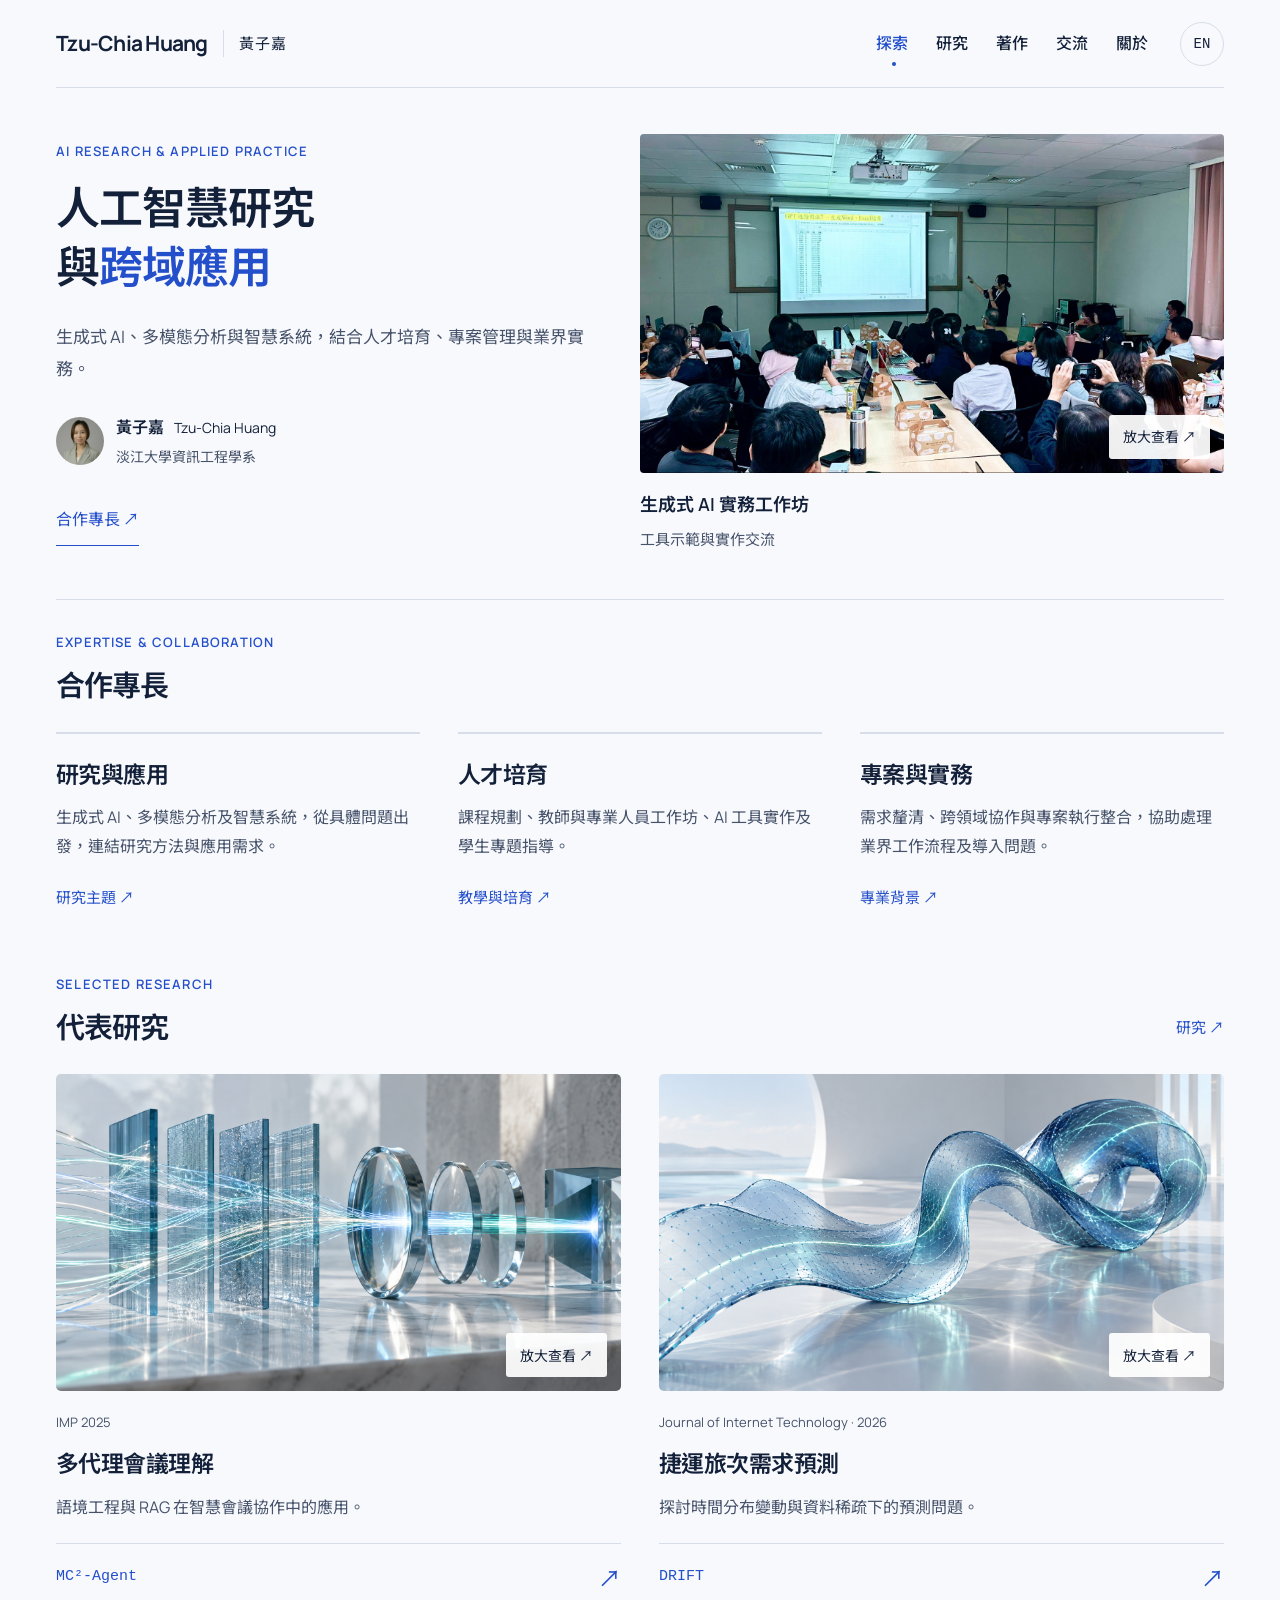
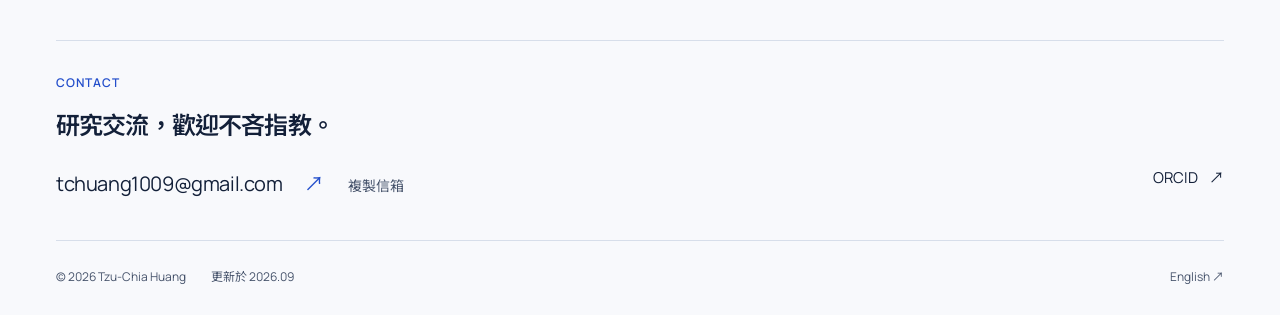
==== commit acd5403e: "Publish method-grounded AI research and refined visuals" ====
--- a/academic/index.html
+++ b/academic/index.html
@@ -1 +1 @@
-<!doctype html><html lang="zh-Hant"><head><meta charset="UTF-8"><meta name="viewport" content="width=device-width,initial-scale=1"><title>探索 — Tzu-Chia Huang 黃子嘉</title><meta name="description" content="生成式 AI、多模態分析與智慧系統， 結合人才培育、專案管理與業界實務。"><meta name="theme-color" content="#f8f9fc"><link rel="canonical" href="https://tzuchia1009.github.io/academic/"><link rel="alternate" hreflang="en" href="en/index.html"><meta property="og:title" content="Tzu-Chia Huang · AI research and applied practice"><meta property="og:description" content="生成式 AI、多模態分析與智慧系統， 結合人才培育、專案管理與業界實務。"><meta property="og:image" content="https://tzuchia1009.github.io/academic/assets/v2/teaching.jpg"><meta property="og:url" content="https://tzuchia1009.github.io/academic/"><link rel="icon" href="assets/favicon.svg"><link rel="stylesheet" href="assets/v3/site.css"><script src="assets/v3/site.js" defer></script></head><body data-page="index" data-copied="已複製" data-copyfail="請手動複製"><a class="skip" href="#main">跳至內容</a><header class="site-header shell"><a class="wordmark" href="index.html">Tzu-Chia Huang<span>黃子嘉</span></a><nav aria-label="主選單"><a href="index.html" aria-current="page">探索</a><a href="research.html" >研究</a><a href="publications.html" >著作</a><a href="engagement.html" >交流</a><a href="about.html" >關於</a></nav><a class="lang" href="en/index.html" lang="en">EN</a></header><main id="main"><section class="home-hero shell"><div class="hero-message"><p class="eyebrow">AI RESEARCH & APPLIED PRACTICE</p><h1>人工智慧研究<br>與<span>跨域應用</span></h1><p class="hero-intro">生成式 AI、多模態分析與智慧系統，<br>結合人才培育、專案管理與業界實務。</p><a class="identity" href="about.html"><img src="assets/portrait.png" alt="黃子嘉" width="56" height="56"><span><strong>黃子嘉 <small>Tzu-Chia Huang</small></strong><span>淡江大學資訊工程學系</span></span></a><a class="hero-cta" href="#expertise">合作專長 ↗</a></div><figure class="hero-scene"><button class="photo-open" data-src="assets/v2/teaching.jpg" data-caption="生成式 AI 教學 · 大學教師工作坊與工具實作" aria-label="放大查看：生成式 AI 教學現場"><img src="assets/v2/teaching.jpg" width="800" height="533" alt="生成式 AI 教學" fetchpriority="high"><span>放大查看 ↗</span></button><figcaption><strong>生成式 AI 教學與實作</strong><span>教師工作坊 · 實際教學紀錄</span></figcaption></figure></section><section class="expertise shell" id="expertise"><div class="section-top"><div><p class="eyebrow">EXPERTISE & COLLABORATION</p><h2>合作專長</h2></div></div><div class="expertise-grid"><article><h3>研究與應用</h3><p>生成式 AI、多模態分析及智慧系統，從具體問題出發，連結研究方法與應用需求。</p><a class="quiet-link" href="research.html">研究主題 ↗</a></article><article><h3>人才培育</h3><p>課程規劃、教師與專業人員工作坊、AI 工具實作及學生專題指導。</p><a class="quiet-link" href="engagement.html">教學與培育 ↗</a></article><article><h3>專案與實務</h3><p>需求釐清、跨領域協作與專案執行整合，協助處理業界工作流程及導入問題。</p><a class="quiet-link" href="about.html">專業背景 ↗</a></article></div></section><section class="focus shell"><div class="section-top"><div><p class="eyebrow">SELECTED RESEARCH</p><h2>代表研究</h2></div><a class="quiet-link" href="research.html">研究 ↗</a></div><div class="project-grid"><article class="project"><figure class="evidence-figure compact-figure"><button class="photo-open evidence-open" type="button" data-src="assets/v3/mc-agent-results.png" data-caption="MC²-Agent：會議摘要品質分布 · 原始實驗圖 · MC²-Agent 論文（IMP 2025）。比較 ROUGE-1、ROUGE-2 與 ROUGE-L 分布。" aria-label="放大查看：MC²-Agent：會議摘要品質分布"><img src="assets/v3/mc-agent-results.png" alt="MC²-Agent：會議摘要品質分布" width="1200" height="660" loading="lazy"><span>放大查看 ↗</span></button><figcaption><strong>MC²-Agent：會議摘要品質分布</strong><p>原始實驗圖 · MC²-Agent 論文（IMP 2025）。比較 ROUGE-1、ROUGE-2 與 ROUGE-L 分布。</p></figcaption></figure><div class="project-text"><p class="micro">IMP 2025</p><h3><a href="research.html#agents">多代理會議理解</a></h3><p>語境工程與 RAG 在智慧會議協作中的應用。</p><a class="project-bottom" href="research.html#agents">MC²-Agent<b aria-hidden="true">↗</b></a></div></article><article class="project"><figure class="evidence-figure compact-figure"><button class="photo-open evidence-open" type="button" data-src="assets/v3/drift-trajectories.png" data-caption="DRIFT：不同需求時期的特徵軌跡 · 原始論文圖 7 · Journal of Internet Technology, 2026。比較有無自監督預訓練的特徵軌跡。" aria-label="放大查看：DRIFT：不同需求時期的特徵軌跡"><img src="assets/v3/drift-trajectories.png" alt="DRIFT：不同需求時期的特徵軌跡" width="1200" height="660" loading="lazy"><span>放大查看 ↗</span></button><figcaption><strong>DRIFT：不同需求時期的特徵軌跡</strong><p>原始論文圖 7 · Journal of Internet Technology, 2026。比較有無自監督預訓練的特徵軌跡。</p></figcaption></figure><div class="project-text"><p class="micro">Journal of Internet Technology · 2026</p><h3><a href="research.html#systems">捷運旅次需求預測</a></h3><p>探討時間分布變動與資料稀疏下的預測問題。</p><a class="project-bottom" href="research.html#systems">DRIFT<b aria-hidden="true">↗</b></a></div></article></div></section><dialog class="lightbox"><button class="lightbox-close" type="button" aria-label="關閉照片">×</button><figure><div class="image-scroll"><img alt=""></div><figcaption></figcaption><button type="button" class="zoom-toggle" aria-pressed="false" data-fit="符合視窗" data-zoom="原圖大小">原圖大小</button></figure></dialog></main><footer class="shell"><div class="footer-top"><div><p class="eyebrow">CONTACT</p><h2>研究交流，歡迎不吝指教。</h2><a class="mail" href="mailto:tchuang1009@gmail.com">tchuang1009@gmail.com <span aria-hidden="true">↗</span></a><button class="copy-email" type="button" data-copy="tchuang1009@gmail.com">複製信箱</button></div><div class="footer-social"><a href="https://orcid.org/0009-0001-7370-0046" target="_blank" rel="noopener noreferrer">ORCID <span aria-hidden="true">↗</span></a></div></div><div class="footer-bottom"><span>© 2026 Tzu-Chia Huang</span><span>更新於 2026.09</span><a href="en/index.html" lang="en">English ↗</a></div></footer><p class="toast" role="status" aria-live="polite"></p></body></html>+<!doctype html><html lang="zh-Hant"><head><meta charset="UTF-8"><meta name="viewport" content="width=device-width,initial-scale=1"><title>探索 — Tzu-Chia Huang 黃子嘉</title><meta name="description" content="生成式 AI、多模態分析與智慧系統， 結合人才培育、專案管理與業界實務。"><meta name="theme-color" content="#f8f9fc"><link rel="canonical" href="https://tzuchia1009.github.io/academic/"><link rel="alternate" hreflang="en" href="en/index.html"><meta property="og:title" content="Tzu-Chia Huang · AI research and applied practice"><meta property="og:description" content="生成式 AI、多模態分析與智慧系統， 結合人才培育、專案管理與業界實務。"><meta property="og:image" content="https://tzuchia1009.github.io/academic/assets/v4/workshop.png"><meta property="og:url" content="https://tzuchia1009.github.io/academic/"><link rel="icon" href="assets/favicon.svg"><link rel="stylesheet" href="assets/v4/site.css"><script src="assets/v4/site.js" defer></script></head><body data-page="index" data-copied="已複製" data-copyfail="請手動複製"><a class="skip" href="#main">跳至內容</a><header class="site-header shell"><a class="wordmark" href="index.html">Tzu-Chia Huang<span>黃子嘉</span></a><nav aria-label="主選單"><a href="index.html" aria-current="page">探索</a><a href="research.html" >研究</a><a href="publications.html" >著作</a><a href="engagement.html" >交流</a><a href="about.html" >關於</a></nav><a class="lang" href="en/index.html" lang="en">EN</a></header><main id="main"><section class="home-hero shell"><div class="hero-message"><p class="eyebrow">AI RESEARCH & APPLIED PRACTICE</p><h1>人工智慧研究<br>與<span>跨域應用</span></h1><p class="hero-intro">生成式 AI、多模態分析與智慧系統，<br>結合人才培育、專案管理與業界實務。</p><a class="identity" href="about.html"><img src="assets/portrait.png" alt="黃子嘉" width="56" height="56"><span><strong>黃子嘉 <small>Tzu-Chia Huang</small></strong><span>淡江大學資訊工程學系</span></span></a><a class="hero-cta" href="#expertise">合作專長 ↗</a></div><figure class="hero-scene"><button class="photo-open" data-src="assets/v4/workshop.png" data-caption="生成式 AI 實務工作坊 · 工具示範、操作練習與現場討論" aria-label="放大查看：生成式 AI 實務工作坊"><img src="assets/v4/workshop.png" width="1768" height="926" alt="生成式 AI 實務工作坊" fetchpriority="high"><span>放大查看 ↗</span></button><figcaption><strong>生成式 AI 實務工作坊</strong><span>工具示範與實作交流</span></figcaption></figure></section><section class="expertise shell" id="expertise"><div class="section-top"><div><p class="eyebrow">EXPERTISE & COLLABORATION</p><h2>合作專長</h2></div></div><div class="expertise-grid"><article><h3>研究與應用</h3><p>生成式 AI、多模態分析及智慧系統，從具體問題出發，連結研究方法與應用需求。</p><a class="quiet-link" href="research.html">研究主題 ↗</a></article><article><h3>人才培育</h3><p>課程規劃、教師與專業人員工作坊、AI 工具實作及學生專題指導。</p><a class="quiet-link" href="engagement.html">教學與培育 ↗</a></article><article><h3>專案與實務</h3><p>需求釐清、跨領域協作與專案執行整合，協助處理業界工作流程及導入問題。</p><a class="quiet-link" href="about.html">專業背景 ↗</a></article></div></section><section class="focus shell"><div class="section-top"><div><p class="eyebrow">SELECTED RESEARCH</p><h2>代表研究</h2></div><a class="quiet-link" href="research.html">研究 ↗</a></div><div class="project-grid"><article class="project"><figure class="evidence-figure compact-figure"><button class="photo-open evidence-open" type="button" data-src="assets/v4/context-spaces.png" data-caption="語境與多代理協作意象 · AI 生成研究意象 · 語境、記憶與協同推理。" aria-label="放大查看：語境與多代理協作意象"><img src="assets/v4/context-spaces.png" alt="語境與多代理協作意象" width="1200" height="660" loading="lazy"><span>放大查看 ↗</span></button><figcaption><strong>語境與多代理協作意象</strong><p>AI 生成研究意象 · 語境、記憶與協同推理。</p></figcaption></figure><div class="project-text"><p class="micro">IMP 2025</p><h3><a href="research.html#agents">多代理會議理解</a></h3><p>語境工程與 RAG 在智慧會議協作中的應用。</p><a class="project-bottom" href="research.html#agents">MC²-Agent<b aria-hidden="true">↗</b></a></div></article><article class="project"><figure class="evidence-figure compact-figure"><button class="photo-open evidence-open" type="button" data-src="assets/v4/representation-manifold.png" data-caption="時空表徵與維度意象 · AI 生成研究意象 · 表徵空間、時序與分布變動。" aria-label="放大查看：時空表徵與維度意象"><img src="assets/v4/representation-manifold.png" alt="時空表徵與維度意象" width="1200" height="660" loading="lazy"><span>放大查看 ↗</span></button><figcaption><strong>時空表徵與維度意象</strong><p>AI 生成研究意象 · 表徵空間、時序與分布變動。</p></figcaption></figure><div class="project-text"><p class="micro">Journal of Internet Technology · 2026</p><h3><a href="research.html#systems">捷運旅次需求預測</a></h3><p>探討時間分布變動與資料稀疏下的預測問題。</p><a class="project-bottom" href="research.html#systems">DRIFT<b aria-hidden="true">↗</b></a></div></article></div></section><dialog class="lightbox"><button class="lightbox-close" type="button" aria-label="關閉照片">×</button><figure><div class="image-scroll"><img alt=""></div><figcaption></figcaption><button type="button" class="zoom-toggle" aria-pressed="false" data-fit="符合視窗" data-zoom="原圖大小">原圖大小</button></figure></dialog></main><footer class="shell"><div class="footer-top"><div><p class="eyebrow">CONTACT</p><h2>研究交流，歡迎不吝指教。</h2><a class="mail" href="mailto:tchuang1009@gmail.com">tchuang1009@gmail.com <span aria-hidden="true">↗</span></a><button class="copy-email" type="button" data-copy="tchuang1009@gmail.com">複製信箱</button></div><div class="footer-social"><a href="https://orcid.org/0009-0001-7370-0046" target="_blank" rel="noopener noreferrer">ORCID <span aria-hidden="true">↗</span></a></div></div><div class="footer-bottom"><span>© 2026 Tzu-Chia Huang</span><span>更新於 2026.09</span><a href="en/index.html" lang="en">English ↗</a></div></footer><p class="toast" role="status" aria-live="polite"></p></body></html>
--- a/academic/assets/v4/site.css
+++ b/academic/assets/v4/site.css
@@ -0,0 +1,37 @@
+@import url('https://fonts.googleapis.com/css2?family=Manrope:wght@400;500;600;700&family=Noto+Sans+TC:wght@400;500;600&display=swap');
+:root{--paper:#f8f9fc;--white:#fff;--ink:#16213a;--blue:#3157d5;--muted:#657087;--line:#e0e5ef;--wash:#edf1fa;--body:'Manrope','Noto Sans TC','Microsoft JhengHei',sans-serif;--mono:ui-monospace,'SFMono-Regular',Consolas,monospace}*{box-sizing:border-box}html{scroll-behavior:smooth;scroll-padding-top:100px}body{margin:0;background:var(--paper);color:var(--ink);font:15px/1.85 var(--body);-webkit-font-smoothing:antialiased}a{color:inherit;text-decoration:none}button,input,select{font:inherit}button{cursor:pointer}button,a,input,select,summary{-webkit-tap-highlight-color:transparent}button:focus-visible,a:focus-visible,input:focus-visible,select:focus-visible,summary:focus-visible{outline:2px solid var(--blue);outline-offset:5px}a:hover{color:var(--blue)}p,h1,h2,h3,h4,figure{margin:0}p{color:var(--muted)}h1,h2,h3,h4{font-weight:500;line-height:1.5;text-wrap:balance}::selection{background:#ced9ff;color:var(--ink)}[hidden]{display:none!important}.shell{width:min(1240px,calc(100% - 112px));margin-inline:auto}.eyebrow{font-size:11px;letter-spacing:.16em;color:var(--blue);font-weight:600;line-height:1.6;margin-bottom:20px}.micro{font:11px/1.7 var(--mono)}.site-header{display:flex;align-items:center;gap:40px;height:98px;border-bottom:1px solid var(--line);position:relative;z-index:10}.wordmark{font-size:17px;font-weight:700;letter-spacing:-.05em;display:flex;align-items:center;gap:15px;white-space:nowrap}.wordmark span{font-size:12px;font-weight:400;letter-spacing:.06em;border-left:1px solid var(--line);padding-left:15px}.site-header nav{display:flex;gap:30px;margin-left:auto;align-items:center;font-size:13px}.site-header nav a{display:flex;align-items:center;position:relative;min-height:44px}.site-header nav a[aria-current=page]{color:var(--blue)}.site-header nav a[aria-current=page]:after{content:'';width:4px;height:4px;background:var(--blue);border-radius:50%;position:absolute;bottom:0;left:50%}.lang{display:grid;place-items:center;width:44px;height:44px;border:1px solid var(--line);border-radius:50%;font:12px var(--mono);transition:background .2s}.lang:hover{background:var(--wash)}.skip{position:fixed;left:20px;top:-100px;z-index:99;padding:12px 20px;background:white}.skip:focus{top:15px}.home-hero{padding-top:67px;display:grid;grid-template-columns:.9fr 1.1fr;column-gap:25px;align-items:center}.hero-message{position:relative;z-index:2;padding-bottom:38px}.hero-message .eyebrow{font-size:10px;margin-bottom:28px}.hero-message h1{font-size:clamp(45px,4.4vw,66px);letter-spacing:-.055em;line-height:1.35}.hero-message h1 span{color:var(--blue)}html[lang=en] .hero-message h1{font-size:clamp(54px,5.2vw,78px);font-weight:500;line-height:1.12;letter-spacing:-.065em}html[lang=en] .hero-message h1 span{font-family:Georgia,serif;font-style:italic;letter-spacing:-.04em;font-weight:400}.hero-intro{font-size:15px;line-height:2;margin-top:26px}.identity{display:flex;align-items:center;gap:15px;margin-top:38px;max-width:400px}.identity img{width:54px;height:54px;object-fit:cover;object-position:50% 30%;border-radius:50%;filter:saturate(.8)}.identity>span{display:flex;flex-direction:column;gap:3px}.identity strong{font-weight:600;font-size:14px}.identity small{font-size:12px;font-weight:400;margin-left:7px}.identity>span>span{font-size:11px;color:var(--muted)}.identity>b{font-size:18px;font-weight:400;margin-left:auto}.observatory{height:465px;position:relative;isolation:isolate;overflow:hidden;touch-action:pan-y;background:radial-gradient(ellipse at center,#e7ecff66,transparent 66%)}.observatory canvas{display:block;width:100%;height:100%}.field-top,.field-bottom{position:absolute;left:8px;right:8px;display:flex;justify-content:space-between;align-items:center;gap:10px;z-index:2;font:9px/1.7 var(--mono);color:var(--muted)}.field-top{top:0;letter-spacing:.08em}.field-bottom{bottom:3px;font-size:9px;letter-spacing:0}.field-bottom>span:last-child{font:9px var(--body)}.motion-control{background:transparent;border:0;border-bottom:1px solid var(--line);font:10px var(--body);min-height:44px;padding:0 7px;color:var(--muted)}.theme-explorer{grid-column:1/-1;padding-top:35px}.theme-tabs{display:grid;grid-template-columns:repeat(3,1fr);border-bottom:1px solid var(--line)}.theme-tabs button{position:relative;padding:21px 22px 23px 0;display:grid;grid-template-columns:1fr 20px;gap:4px 15px;text-align:left;border:0;border-top:1px solid var(--line);background:none;color:var(--muted);transition:color .2s,background .2s}.theme-tabs button:not(:first-child){padding-left:25px}.theme-tabs button:before{content:'';position:absolute;left:0;top:-1px;height:2px;width:100%;background:var(--blue);transform:scaleX(0);transform-origin:left;transition:transform .35s}.theme-tabs button[aria-selected=true]:before{transform:scaleX(1)}.theme-tabs button[aria-selected=true]{color:var(--blue)}.theme-tabs button:hover{background:#edf1fa77}.theme-tabs span{font-size:18px;font-weight:500}.theme-tabs small{font-size:11px;grid-row:2}.theme-tabs b{grid-column:2;grid-row:1/3;align-self:center;font-weight:400;font-size:19px}.theme-panels{min-height:90px;padding:22px 0 0}.theme-panels>div{display:flex;justify-content:space-between;align-items:start;gap:35px}.theme-panels p{font-size:13px;max-width:760px}.theme-panels a{font-size:12px;flex-shrink:0;color:var(--blue);padding:2px 0 10px;min-height:44px}.theme-panels a span{margin-left:20px}.focus{padding-top:62px;padding-bottom:60px}.section-top{display:flex;justify-content:space-between;align-items:end;gap:40px;margin-bottom:30px}.section-top h2{font-size:29px;letter-spacing:-.04em}.section-top .eyebrow{margin-bottom:12px}.section-top>p{font-size:13px}.quiet-link{display:inline-flex;align-items:center;gap:25px;min-height:44px;font-size:12px;color:var(--blue)}.project-grid{display:grid;grid-template-columns:1fr 1fr;gap:35px}.project{display:block}.project-visual{height:250px;background:var(--wash);overflow:hidden;border-radius:3px;transition:background .3s}.project:hover .project-visual{background:#e3eafa}.project-text{padding-top:22px}.project h3{font-size:25px;margin:11px 0 12px;letter-spacing:-.025em;line-height:1.5}.project-text>p:not(.micro){font-size:13px;max-width:450px}.project-bottom{display:flex;justify-content:space-between;align-items:center;font:12px var(--mono);color:var(--blue);margin-top:22px;border-top:1px solid var(--line);padding-top:16px}.project-bottom b{font:23px var(--body);transition:transform .25s}.project:hover .project-bottom b{transform:translate(3px,-3px)}.agent-art,.signal-art,.modal-art{height:100%;position:relative;display:flex;align-items:center;justify-content:center;overflow:hidden;color:var(--blue)}.art-caption{position:absolute;bottom:18px;left:22px;font:8px var(--mono);letter-spacing:.08em;color:var(--muted)}.orb{position:absolute;display:grid;place-items:center;border:1px solid #819be4;border-radius:50%;width:105px;height:105px;font:11px var(--mono);background:radial-gradient(circle at 25% 25%,#ffffffaa,#dbe5ff77);box-shadow:inset 0 0 35px #d6e1ff55;z-index:2;transition:transform .5s}.orb.a{transform:translate(-110px,-24px)}.orb.b{transform:translate(7px,35px)}.orb.c{transform:translate(118px,-34px)}.orbit{position:absolute;width:335px;height:170px;border:1px solid #a9bce688;border-radius:50%;transform:rotate(-15deg)}.orbit.small{width:250px;height:140px;transform:rotate(30deg)}.project:hover .orb.a{transform:translate(-115px,-30px)}.project:hover .orb.c{transform:translate(122px,-28px)}.signal-art{gap:5px;padding-bottom:25px}.signal-art i{height:var(--h);width:3px;max-width:1%;border-radius:3px;background:linear-gradient(0deg,#b8c9ef,var(--blue));transform:skewY(-18deg);opacity:.7;transition:transform .6s}.project:hover .signal-art i{transform:scaleY(1.2);transition-delay:calc(var(--i)*3ms)}.signal-art:before,.signal-art:after{content:'';position:absolute;left:25px;right:25px;height:1px;background:#c7d4ec;top:50%}.signal-art:after{top:35%;opacity:.4}.modal-art>div{width:125px;height:150px;border:1px solid #92a9e1;border-radius:9px;display:grid;place-items:center;font:10px var(--mono);background:#e8eeff99;box-shadow:0 12px 30px #244a9e08;transform:rotate(-12deg);margin-left:-30px}.modal-art>div:nth-child(2){transform:rotate(0);margin-top:20px}.modal-art>div:nth-child(3){transform:rotate(12deg)}.field-story{display:grid;grid-template-columns:1fr 1fr;gap:65px;align-items:center;margin-top:30px;margin-bottom:100px;padding-top:55px;border-top:1px solid var(--line)}.story-image{display:block;overflow:hidden;border-radius:3px}.story-image img{width:100%;height:290px;object-fit:cover;display:block;filter:saturate(.55);transition:filter .4s,transform .6s}.story-image:hover img{filter:saturate(1);transform:scale(1.025)}.field-story h2{font-size:30px;line-height:1.65;letter-spacing:-.035em;margin-bottom:20px}.field-story p:not(.eyebrow){font-size:14px}.field-story .quiet-link{margin-top:20px}.page-intro{padding-top:85px;padding-bottom:65px}.page-intro h1{font-size:46px;letter-spacing:-.045em;line-height:1.5}.page-intro>p:last-child{max-width:760px;margin-top:28px;font-size:16px}.page-intro.compact{padding-bottom:48px}.page-intro.compact h1{font-size:54px}.research-chapter{scroll-margin-top:40px;display:grid;grid-template-columns:1fr 1fr;gap:65px;padding:58px 0;border-top:1px solid var(--line);align-items:center}.chapter-art{height:325px;background:var(--wash);border-radius:3px}.chapter-copy h2{font-size:29px;margin-bottom:18px}.chapter-copy .eyebrow{font-size:12px;letter-spacing:.035em;margin-bottom:15px}.chapter-copy p{font-size:14px}.chapter-copy .question{color:var(--ink);font-size:18px;line-height:1.8;margin-bottom:16px}.chapter-copy details{margin-top:22px;color:var(--muted);font-size:12px}.chapter-copy summary{cursor:pointer;min-height:35px;color:var(--ink)}.chapter-copy ul{padding-left:18px}.chapter-copy li{margin-bottom:12px}.chapter-copy .quiet-link{margin-top:15px}.marine{display:grid;grid-template-columns:1fr 1fr;gap:65px;padding:60px 0 100px;border-top:1px solid var(--line);align-items:center}.marine figure img{width:100%;height:340px;object-fit:cover;display:block;border-radius:3px}.marine figcaption{font-size:10px;color:var(--muted);line-height:1.7;margin-top:14px}.marine figcaption a{display:block}.marine h2{font-size:29px;margin-bottom:22px}.marine p{font-size:14px}.marine .quiet-link{margin-top:20px}.publication-archive{padding-bottom:100px;min-height:600px}.search-line{display:grid;grid-template-columns:1fr 180px;gap:30px;margin-bottom:27px}.search-line label{display:block}.search-line label>span{font-size:12px;color:var(--muted);display:block;margin-bottom:10px}input,select{background:var(--white);border:1px solid var(--line);border-radius:3px;padding:12px 16px;color:var(--ink);width:100%;min-height:48px;font-size:14px}input::placeholder{color:#848da0}.filter-bar{display:flex;justify-content:space-between;align-items:center;gap:20px;padding-bottom:18px;border-bottom:1px solid var(--line)}.filters{display:flex;gap:6px;flex-wrap:wrap}.filters button{min-height:44px;padding:8px 20px;border:0;border-radius:3px;background:none;color:var(--muted);font-size:13px;transition:background .2s,color .2s}.filters button[aria-pressed=true]{background:var(--ink);color:white}.filters button:hover:not([aria-pressed=true]){background:var(--wash)}.results{font:11px var(--mono);color:var(--muted)}.archive-note{font-size:11px;padding:16px 0}.paper{display:grid;grid-template-columns:100px 1fr 66px;gap:18px 26px;border-bottom:1px solid var(--line);padding:25px 0 22px}.paper-year{font:17px/1.8 var(--mono);color:var(--blue)}.paper-year>span{display:block;font:10px/1.6 var(--body);color:var(--muted);margin-top:6px}.paper h3{font-size:18px;font-weight:500;line-height:1.6;letter-spacing:-.02em;text-wrap:pretty}.paper .authors{font-size:12px;margin-top:10px;line-height:1.9}.authors strong{font-weight:600;color:var(--ink)}.paper .venue{font-size:12px;color:var(--blue);margin-top:5px}.paper .translated{font-size:13px;margin-top:8px}.paper-link{font:11px var(--mono);padding-top:7px}.paper details{font-size:12px;margin-top:12px}.paper summary{cursor:pointer;min-height:30px;color:var(--muted)}.paper details p{margin-top:10px}.cite{grid-column:2/3;justify-self:start;padding:0 0 0;min-height:36px;border:0;background:none;font-size:11px;color:var(--muted)}.cite:hover{color:var(--blue)}.empty{text-align:center;padding:90px 20px}.empty button{margin-top:20px;background:var(--ink);color:white;border:0;padding:10px 22px;border-radius:3px}.gallery{display:grid;grid-template-columns:1fr 1fr;gap:35px;padding-bottom:65px}.gallery-item:first-child{grid-column:1/-1;display:grid;grid-template-columns:1.25fr .75fr;align-items:end;gap:40px}.photo-open{position:relative;padding:0;border:0;background:var(--wash);width:100%;display:block;overflow:hidden;border-radius:3px}.photo-open img{display:block;width:100%;height:280px;object-fit:cover;filter:saturate(.7);transition:transform .6s,filter .4s}.gallery-item:first-child img{height:365px}.photo-open:hover img{transform:scale(1.03);filter:saturate(1)}.photo-open>span{position:absolute;right:18px;bottom:18px;width:38px;height:38px;background:white;border-radius:50%;display:grid;place-items:center;font-size:18px;color:var(--ink)}.gallery figcaption{padding-top:18px}.gallery figcaption strong{font-weight:500;font-size:18px}.gallery figcaption p{font-size:12px;margin-top:5px}.gallery-item:first-child figcaption{padding-bottom:15px}.gallery-item:first-child figcaption strong{font-size:30px}.gallery-item:first-child figcaption p{font-size:14px;max-width:270px;margin-top:15px}.talk-archive{padding-top:35px;padding-bottom:70px}.talk{display:grid;grid-template-columns:115px 1fr 80px;gap:25px;align-items:start;padding:23px 0;border-bottom:1px solid var(--line)}.talk time{font:11px/2 var(--mono);color:var(--muted);padding-top:3px}.talk h4{font-size:16px;line-height:1.7}.talk p{font-size:12px;margin-top:7px}.talk-category{font-size:11px;justify-self:end;color:var(--muted);padding-top:4px}.recognition{padding:25px 0 90px}.awards{display:grid;grid-template-columns:1fr 1fr;gap:35px 60px}.award{border-top:1px solid var(--line);padding-top:23px}.award .eyebrow{font-size:10px;letter-spacing:.025em;margin-bottom:15px}.award h3{font-size:22px;margin-bottom:14px}.award p{font-size:13px}.award>span{display:block;font-size:11px;color:var(--blue);margin-top:17px}.lightbox{border:0;padding:35px;background:var(--paper);border-radius:4px;max-width:min(1100px,92vw);max-height:92vh;overflow:auto;color:var(--ink)}.lightbox::backdrop{background:#101827da;backdrop-filter:blur(8px)}.lightbox figure img{display:block;max-width:100%;max-height:72vh;object-fit:contain;margin:auto}.lightbox figcaption{font-size:13px;margin-top:15px;text-align:center}.lightbox-close{position:absolute;right:9px;top:2px;border:0;background:transparent;font-size:28px;min-width:35px;min-height:35px;color:var(--ink)}.about-page{max-width:1050px;padding-top:85px;padding-bottom:95px}.about-top{display:flex;justify-content:space-between;align-items:start;border-bottom:1px solid var(--line);padding-bottom:42px;gap:35px}.about-top h1{font-size:48px;letter-spacing:-.04em}.about-top p:not(.eyebrow){margin-top:20px;font-size:13px}.about-portrait{width:145px;height:172px;object-fit:cover;object-position:50% 35%;border-radius:3px;filter:saturate(.8)}.about-content{display:grid;grid-template-columns:1.5fr 1fr;gap:75px;padding-top:45px}.about-content h2{font-size:29px;line-height:1.75;letter-spacing:-.04em;margin-bottom:25px}.about-content p{font-size:15px;margin-bottom:20px}.about-content .degree-note{font-size:11px;margin-top:32px}.about-content aside .eyebrow{font-size:10px}.about-content aside a{display:block;padding:17px 0;border-bottom:1px solid var(--line);font-size:13px;overflow-wrap:anywhere}.about-content aside a small{display:block;font-size:10px;color:var(--muted);margin-top:5px}.orcid-mark{font:600 10px var(--body);display:inline-grid;place-items:center;border-radius:50%;background:#a6ce39;color:#172600;width:18px;height:18px;margin-right:3px}.footer-top{border-top:1px solid var(--line);padding:50px 0;display:flex;justify-content:space-between;align-items:end;gap:40px}.footer-top h2{font-size:26px;letter-spacing:-.035em;margin-bottom:19px}.footer-top .eyebrow{font-size:9px;margin-bottom:13px}.mail{font-size:20px;letter-spacing:-.02em}.mail span{margin-left:18px;color:var(--blue)}.copy-email{margin-left:18px;font-size:10px;color:var(--muted);background:none;border:0;min-height:44px}.footer-social{display:flex;gap:28px;font-size:12px}.footer-social a{min-height:44px}.footer-social span{margin-left:8px}.footer-bottom{border-top:1px solid var(--line);padding:22px 0;display:flex;gap:25px;align-items:center;color:var(--muted);font-size:10px}.footer-bottom a{margin-left:auto;min-height:30px;display:flex;align-items:center}.toast{position:fixed;bottom:25px;left:50%;transform:translate(-50%,15px);opacity:0;pointer-events:none;border-radius:4px;padding:10px 20px;background:var(--ink);color:white;font-size:12px;transition:opacity .2s,transform .2s;z-index:50}.toast.show{opacity:1;transform:translate(-50%,0)}
+@media(min-width:1500px){.home-hero{padding-top:85px}.observatory{height:490px}}@media(max-width:1100px){.shell{width:calc(100% - 72px)}.site-header{gap:25px}.site-header nav{gap:20px}.wordmark span{display:none}.home-hero{column-gap:10px}.hero-message h1{font-size:48px}.observatory{height:435px}.hero-intro{font-size:14px}.field-bottom>span:last-child{display:none}.theme-tabs small{font-size:10px}.orb.a{transform:translate(-85px,-24px)}.orb.c{transform:translate(90px,-34px)}.orb{width:90px;height:90px;font-size:10px}.orbit{width:280px}.field-story,.research-chapter,.marine{gap:40px}.about-content{gap:40px}.footer-social{gap:20px}.copy-email{display:block;margin:6px 0 0;padding-left:0}}
+@media(max-width:760px){html{scroll-padding-top:25px}.shell{width:calc(100% - 40px)}.site-header{height:auto;min-height:105px;flex-wrap:wrap;gap:5px 20px;padding-top:14px;padding-bottom:8px}.wordmark{font-size:16px}.wordmark span{display:block;font-size:11px;padding-left:12px;margin-left:0}.lang{margin-left:auto;width:38px;height:38px}.site-header nav{order:3;width:100%;margin:0;justify-content:space-between;gap:10px;font-size:12px}.site-header nav a{min-height:39px}.home-hero{grid-template-columns:1fr;padding-top:41px;gap:0}.hero-message{padding-bottom:0}.hero-message .eyebrow{font-size:8px;margin-bottom:22px}.hero-message h1{font-size:46px;line-height:1.32;letter-spacing:-.07em}.hero-intro{font-size:14px;line-height:1.95;margin-top:21px}.identity{margin-top:24px;max-width:360px;gap:12px}.identity img{width:43px;height:43px}.identity strong{font-size:13px}.identity>span>span{font-size:9px}.identity small{font-size:10px}html[lang=en] .hero-message h1{font-size:58px;line-height:1.1}.observatory{height:300px;margin-top:24px}.field-top{font-size:8px;top:0;left:0;right:0}.motion-control{font-size:9px;min-height:35px}.field-bottom{font-size:8px;left:0;bottom:0}.theme-explorer{padding-top:22px}.theme-tabs button{padding:13px 8px 14px 0;gap:4px}.theme-tabs button:not(:first-child){padding-left:12px}.theme-tabs span{font-size:15px}.theme-tabs small{font-size:9px;line-height:1.6;max-width:96px}.theme-tabs b{font-size:15px}.theme-panels{min-height:140px;padding-top:20px}.theme-panels>div{display:block}.theme-panels p{font-size:12px}.theme-panels a{font-size:11px;margin-top:8px}.focus{padding-top:32px;padding-bottom:28px}.section-top{gap:20px;margin-bottom:23px}.section-top h2{font-size:25px}.section-top .eyebrow{font-size:9px}.quiet-link{font-size:11px;gap:12px}.project-grid{grid-template-columns:1fr;gap:32px}.project-visual{height:220px}.project-text{padding-top:18px}.project h3{font-size:24px}.project-text>p:not(.micro){font-size:13px}.project-bottom{margin-top:17px}.orb.a{transform:translate(-90px,-20px)}.orb.c{transform:translate(93px,-28px)}.orb.b{transform:translate(0,29px)}.art-caption{font-size:7px;left:17px}.field-story{grid-template-columns:1fr;gap:27px;margin-top:30px;margin-bottom:60px;padding-top:30px}.story-image img{height:230px}.field-story h2{font-size:26px;line-height:1.55;margin-bottom:16px}.field-story .eyebrow{font-size:9px}.field-story .quiet-link{margin-top:14px}.page-intro{padding-top:42px;padding-bottom:35px}.page-intro h1{font-size:32px;line-height:1.5}.page-intro .eyebrow{font-size:9px;margin-bottom:17px}.page-intro>p:last-child{font-size:14px;margin-top:20px}.page-intro.compact{padding-bottom:32px}.page-intro.compact h1{font-size:40px}.research-chapter{grid-template-columns:1fr;gap:28px;padding:32px 0 40px}.chapter-art{height:240px}.chapter-copy h2{font-size:26px}.chapter-copy .question{font-size:17px}.chapter-copy p{font-size:14px}.marine{grid-template-columns:1fr;gap:25px;padding:32px 0 55px}.marine figure img{height:270px}.marine h2{font-size:26px}.marine figcaption{font-size:9px}.search-line{grid-template-columns:1fr 125px;gap:12px;margin-bottom:20px}.search-line label>span{font-size:10px}.search-line input,.search-line select{font-size:12px;padding:10px;min-height:46px}.filter-bar{display:block}.filters{gap:4px}.filters button{font-size:11px;padding:8px 13px;min-height:42px}.results{font-size:10px;display:block;margin-top:12px}.archive-note{font-size:10px;padding:15px 0 2px}.paper{grid-template-columns:1fr 40px;gap:7px 15px;padding:23px 0 18px}.paper-year{grid-column:1/-1;display:flex;gap:14px;align-items:center;font-size:12px}.paper-year>span{font-size:9px;margin-top:0}.paper h3{font-size:17px;line-height:1.6}.paper .authors{font-size:11px}.paper .venue{font-size:11px}.paper-link{font-size:10px;padding-top:6px}.cite{grid-column:1;min-height:35px;font-size:10px}.publication-archive{padding-bottom:55px}.gallery{grid-template-columns:1fr;gap:28px;padding-bottom:35px}.gallery-item:first-child{display:block;grid-column:auto}.gallery-item:first-child img,.photo-open img{height:240px}.gallery-item:first-child figcaption{padding-bottom:0}.gallery-item:first-child figcaption strong,.gallery figcaption strong{font-size:19px}.gallery-item:first-child figcaption p,.gallery figcaption p{font-size:12px;margin-top:6px;max-width:none}.talk-archive{padding-top:20px;padding-bottom:40px}.talk-archive .section-top{display:block}.talk-archive .section-top>p{margin-top:15px;font-size:12px}.talk{grid-template-columns:1fr 65px;gap:5px 10px;padding:18px 0}.talk time{grid-column:1/-1;font-size:10px}.talk h4{font-size:14px}.talk p{font-size:11px}.talk-category{font-size:10px}.recognition{padding-bottom:50px}.awards{grid-template-columns:1fr;gap:26px}.award h3{font-size:21px}.award p{font-size:12px}.award .eyebrow{font-size:9px}.lightbox{padding:32px 15px 20px;max-width:96vw}.lightbox figcaption{font-size:11px}.about-page{padding-top:43px;padding-bottom:55px}.about-top{gap:17px;padding-bottom:26px}.about-top h1{font-size:31px}.about-top .eyebrow{font-size:9px;margin-bottom:14px}.about-top p:not(.eyebrow){font-size:11px;margin-top:16px}.about-portrait{width:96px;height:123px}.about-content{grid-template-columns:1fr;gap:22px;padding-top:28px}.about-content h2{font-size:26px;line-height:1.6;margin-bottom:22px}.about-content p{font-size:14px}.about-content .degree-note{font-size:10px}.footer-top{padding:33px 0;display:block}.footer-top h2{font-size:23px;line-height:1.5;margin-bottom:18px}.mail{font-size:18px}.mail span{margin-left:5px}.copy-email{font-size:10px;min-height:36px}.footer-social{margin-top:18px;font-size:11px}.footer-social a{min-height:30px}.footer-bottom{font-size:9px;gap:15px;padding:16px 0}.footer-bottom a{font-size:9px}.footer-bottom>span:nth-child(2){display:none}}
+@media(prefers-reduced-motion:reduce){html{scroll-behavior:auto}*,*:before,*:after{transition:none!important;animation:none!important}}@media print{.observatory,.theme-explorer,.site-header,.filter-bar,.search-line,.cite,.copy-email,.footer-social,.photo-open>span{display:none}body{background:white}.shell{width:100%}.home-hero{display:block}.paper,.talk,.research-chapter{break-inside:avoid}.paper[hidden],.talk[hidden]{display:grid!important}.lightbox{display:none}}
+
+/* Keep intrinsic diagram widths inside responsive grid tracks. */
+.project,.chapter-art,.chapter-copy,.hero-message,.theme-explorer{min-width:0}.project-grid{grid-template-columns:repeat(2,minmax(0,1fr))}@media(max-width:760px){.project-grid{grid-template-columns:minmax(0,1fr)}html[lang=en] .theme-tabs span{font-size:13px}}
+/* Readable academic editorial system: source figures, direct language, applied expertise. */
+:root{--muted:#46536b;--ink:#132039;--line:#d7deea;--blue:#244fcb}
+body{font-size:17px;line-height:1.85}h1,h2,h3,h4{font-weight:600;letter-spacing:-.025em}p{color:var(--muted)}
+.site-header nav{font-size:15px;gap:28px}.wordmark{font-size:20px;letter-spacing:-.035em}.wordmark span{font-size:14px}.eyebrow{font-size:13px;letter-spacing:.09em}.micro{font:13px/1.7 var(--body)}.quiet-link{font-size:15px;min-height:44px}.lang{font-size:14px}
+.home-hero{grid-template-columns:1fr 1.08fr;gap:54px;padding-top:64px;padding-bottom:65px;align-items:center}.hero-message{padding:0}.hero-message .eyebrow{font-size:12px;margin-bottom:22px}.hero-message h1{font-size:clamp(48px,4.5vw,68px);font-weight:600;line-height:1.33;letter-spacing:-.035em}.hero-intro{font-size:17px;line-height:1.9;margin-top:24px}.hero-intro br{display:none}html[lang=en] .hero-message h1{font-size:clamp(46px,4.3vw,65px);font-weight:600;letter-spacing:-.05em;line-height:1.16}html[lang=en] .hero-message h1 span{font-family:var(--body);font-style:normal;font-weight:600;letter-spacing:-.05em}.identity{max-width:100%;margin-top:28px;gap:12px}.identity img{flex-shrink:0;width:48px;height:48px}.identity strong{font-size:16px}.identity small{font-size:14px}.identity>span>span{font-size:14px;line-height:1.6}.hero-cta{display:inline-flex;gap:20px;align-items:center;padding:10px 0;border-bottom:1px solid var(--blue);color:var(--blue);font-size:16px;min-height:46px;margin-top:27px}
+.hero-scene{min-width:0;align-self:center}.hero-scene .photo-open{width:100%;border-radius:4px;overflow:hidden;display:block}.hero-scene .photo-open img{height:410px;object-fit:cover;object-position:48% 44%;width:100%;display:block}.photo-open>span{font-size:14px;width:auto;height:auto;min-height:44px;padding:9px 14px;border-radius:3px;right:14px;bottom:14px;background:#ffffffee;color:var(--ink);display:flex;align-items:center}.hero-scene figcaption{display:flex;flex-direction:column;gap:4px;margin-top:15px}.hero-scene figcaption strong{font-size:18px;font-weight:600}.hero-scene figcaption>span{font-size:14px;color:var(--muted)}
+.section-top h2{font-size:36px;line-height:1.4}.section-top .eyebrow{font-size:13px;margin-bottom:10px}.expertise{border-top:1px solid var(--line);padding-top:42px;padding-bottom:45px;scroll-margin-top:25px}.expertise-grid{display:grid;grid-template-columns:repeat(3,minmax(0,1fr));gap:38px}.expertise-grid article{border-top:2px solid var(--line);padding-top:23px}.expertise-grid h3{font-size:26px;margin-bottom:12px}.expertise-grid p{font-size:16px;line-height:1.85}.expertise-grid .quiet-link{margin-top:14px}.focus{padding-top:35px;padding-bottom:65px}.project h3{font-size:28px;line-height:1.45;margin-top:12px}.project-text>p:not(.micro){font-size:16px}.project-text{padding-top:20px}.project-bottom{font-size:15px;margin-top:20px;min-height:44px}.project-grid{gap:38px}
+.evidence-figure{width:100%;min-width:0;margin:0}.evidence-open{display:block;background:#fff;border:1px solid var(--line);border-radius:4px;width:100%;padding:26px 26px 65px;overflow:hidden}.evidence-open img{width:100%;height:auto;object-fit:contain;filter:none;display:block;max-height:660px}.evidence-open:hover img{transform:none;filter:none}.evidence-open:hover{border-color:#9eafd5}.evidence-figure figcaption{padding-top:16px}.evidence-figure figcaption strong{display:block;font-size:18px;font-weight:600;line-height:1.6}.evidence-figure figcaption p{font-size:14px;line-height:1.8;margin-top:5px}.compact-figure .evidence-open{padding:18px 18px 58px;height:300px;display:flex;align-items:center;justify-content:center}.compact-figure .evidence-open img{height:100%;max-height:none;width:100%;object-fit:contain}.compact-figure figcaption{display:none}.research-body .evidence-figure{max-width:1080px;margin:0 auto}.research-body .evidence-figure .evidence-open{padding:30px 30px 65px}.research-body #perception .evidence-figure{max-width:900px}.research-body #perception .evidence-open img{max-height:470px;object-fit:contain}
+.page-intro{padding-top:60px;padding-bottom:42px}.page-intro h1,.page-intro.compact h1{font-size:58px;line-height:1.35;font-weight:600;letter-spacing:-.025em}.page-intro>p:last-child{font-size:18px;max-width:850px;margin-top:23px}.research-jumps{display:flex;flex-wrap:wrap;gap:16px 28px;padding-bottom:30px;border-bottom:1px solid var(--line)}.research-jumps a{font-size:16px;min-height:44px;display:flex;align-items:center;color:var(--blue)}.research-chapter{display:block;padding:52px 0 58px}.chapter-copy{display:grid;grid-template-columns:.85fr 1.15fr;gap:60px;margin-bottom:32px}.chapter-copy h2{font-size:36px;line-height:1.5}.chapter-copy .eyebrow{font-size:13px}.chapter-copy .question{font-size:21px;line-height:1.75;color:var(--ink);margin-bottom:14px}.chapter-copy p{font-size:17px;line-height:1.85}.chapter-copy details{font-size:15px}.chapter-copy summary{min-height:44px;padding-top:8px}.chapter-copy details ul{font-size:15px}.chapter-copy .quiet-link{font-size:15px;margin-top:8px}
+.search-line label>span{font-size:14px}.search-line input,.search-line select{font-size:16px;min-height:48px}.filters button{font-size:15px;min-height:44px}.results,.archive-note{font-size:14px}.paper h3{font-size:22px;font-weight:600;line-height:1.65}.paper .authors,.paper .venue{font-size:15px;line-height:1.8}.paper-year{font-size:16px}.paper-year>span{font-size:12px}.paper-link,.cite{font-size:14px;min-height:44px}.cite{padding-left:0}.practice-note{display:grid;grid-template-columns:.85fr 1.15fr;gap:60px;padding:12px 0 38px}.practice-note h2{font-size:34px}.practice-note p{font-size:17px}.practice-note>div>p+p{margin-top:15px}.gallery{padding-top:20px}.gallery figcaption strong{font-size:23px}.gallery figcaption p{font-size:15px}.gallery-item:first-child figcaption strong{font-size:32px}.gallery-item:first-child figcaption p{font-size:16px}.talk-archive .section-top>p{font-size:16px}.talk h3{font-size:19px;line-height:1.6;grid-column:2}.talk time{font-size:14px}.talk p{font-size:15px}.talk-category{font-size:13px}.award h3{font-size:25px}.award p{font-size:15px}.award .eyebrow{font-size:13px}.award>span{font-size:14px}
+.about-top h1{font-size:58px}.about-top p:not(.eyebrow){font-size:16px;max-width:730px}.about-portrait{width:135px;height:162px}.about-content h2{font-size:36px}.about-content p{font-size:17px;line-height:1.95}.about-content .degree-note{font-size:14px}.about-content aside{min-width:0}.about-content aside a{font-size:15px;overflow-wrap:anywhere}.about-content aside small{font-size:13px}
+.footer-top{padding:40px 0}.footer-top h2{font-size:28px;font-weight:600;line-height:1.55;max-width:720px}.footer-top .eyebrow{font-size:12px}.mail{font-size:21px}.copy-email{font-size:14px}.footer-social{font-size:15px}.footer-bottom,.footer-bottom a{font-size:12px}.toast{font-size:15px;max-width:calc(100% - 40px)}
+.lightbox{width:min(1320px,94vw);max-width:94vw;max-height:94vh;padding:50px 24px 20px;overflow:auto}.lightbox-close{position:absolute;top:4px;right:8px;width:44px;height:44px;font-size:30px;z-index:2}.image-scroll{overflow:auto;max-height:70vh;width:100%;background:#fff}.lightbox img{display:block;object-fit:contain;max-width:100%;max-height:66vh;width:auto;height:auto;margin:auto}.lightbox figcaption{font-size:15px;line-height:1.7;margin-top:15px;color:var(--ink)}.zoom-toggle{font-size:14px;min-height:44px;margin-top:12px;border:1px solid var(--line);padding:7px 14px;background:#fff;color:var(--blue)}.lightbox.zoomed img{max-width:none;max-height:none;min-width:100%;width:auto;height:auto}.lightbox.zoomed .image-scroll{cursor:grab}
+@media(max-width:1100px){.home-hero{gap:32px}.hero-message h1{font-size:48px}.hero-scene .photo-open img{height:390px}.expertise-grid{gap:24px}.expertise-grid h3{font-size:24px}.chapter-copy{gap:32px}.about-content{grid-template-columns:1fr;gap:28px}.about-content aside{max-width:650px;display:flex;flex-wrap:wrap;gap:20px}.about-content aside>.eyebrow{width:100%}}
+@media(max-width:760px){body{font-size:16px}.shell{width:calc(100% - 40px)}.site-header{gap:5px 12px;min-height:110px}.wordmark{font-size:18px}.wordmark span{font-size:12px}.site-header nav{font-size:14px;gap:9px}.site-header nav a{min-height:44px}.lang{width:44px;height:44px;font-size:13px}.home-hero{display:grid;grid-template-columns:minmax(0,1fr);padding:38px 0 40px;gap:32px}.hero-message .eyebrow{font-size:11px;margin-bottom:19px}.hero-message h1{font-size:42px;line-height:1.4;letter-spacing:-.03em}html[lang=en] .hero-message h1{font-size:42px;line-height:1.18}.hero-intro{font-size:16px;line-height:1.9;margin-top:18px}.identity{margin-top:24px;gap:12px}.identity img{width:44px;height:44px}.identity strong{font-size:15px}.identity small{font-size:12px}.identity>span>span{font-size:13px;line-height:1.6}.hero-cta{font-size:15px;margin-top:18px}.hero-scene .photo-open img{height:270px}.hero-scene figcaption strong{font-size:17px}.hero-scene figcaption>span{font-size:13px}.photo-open>span{font-size:13px;min-height:44px;padding:8px 12px}.expertise{padding-top:32px;padding-bottom:28px}.section-top h2{font-size:30px}.section-top .eyebrow,.eyebrow{font-size:12px}.expertise-grid{grid-template-columns:minmax(0,1fr);gap:26px}.expertise-grid article{padding-top:18px}.expertise-grid h3{font-size:25px}.expertise-grid p{font-size:16px}.quiet-link{font-size:14px}.project-grid{grid-template-columns:minmax(0,1fr);gap:35px}.focus{padding-top:25px;padding-bottom:45px}.project h3{font-size:26px}.project-text>p:not(.micro){font-size:16px}.micro{font-size:13px}.project-bottom{font-size:14px}.compact-figure .evidence-open{height:235px;padding:12px 12px 54px}.page-intro{padding-top:40px;padding-bottom:28px}.page-intro h1,.page-intro.compact h1{font-size:40px;line-height:1.4}.page-intro>p:last-child{font-size:16px;margin-top:20px}.research-jumps{gap:4px 16px;padding-bottom:20px}.research-jumps a{font-size:14px;min-height:44px}.research-chapter{padding:32px 0 38px}.chapter-copy{grid-template-columns:minmax(0,1fr);gap:20px;margin-bottom:24px}.chapter-copy h2{font-size:30px}.chapter-copy .question{font-size:19px}.chapter-copy p{font-size:16px}.chapter-copy .eyebrow{font-size:12px}.chapter-copy summary,.chapter-copy details ul{font-size:14px}.research-body .evidence-figure .evidence-open{padding:12px 10px 56px}.evidence-figure figcaption strong{font-size:17px}.evidence-figure figcaption p{font-size:14px}.search-line{grid-template-columns:minmax(0,1fr) 115px;gap:12px}.search-line label>span{font-size:12px}.search-line input,.search-line select{font-size:16px;min-height:48px;min-width:0}.filters button{font-size:14px;min-height:44px;padding:8px 12px}.results,.archive-note{font-size:13px}.paper{grid-template-columns:minmax(0,1fr) 46px}.paper h3{font-size:19px}.paper .authors,.paper .venue{font-size:14px}.paper-year{font-size:15px}.paper-year>span{font-size:12px}.paper-link,.cite{font-size:13px;min-height:44px}.practice-note{grid-template-columns:minmax(0,1fr);gap:20px;padding:8px 0 26px}.practice-note h2{font-size:30px}.practice-note p{font-size:16px}.gallery{padding-top:10px}.gallery-item:first-child figcaption strong,.gallery figcaption strong{font-size:23px}.gallery-item:first-child figcaption p,.gallery figcaption p{font-size:15px}.talk-archive .section-top>p{font-size:15px}.talk h3{font-size:18px;grid-column:1;grid-row:2}.talk time{font-size:13px}.talk p{font-size:14px}.talk-category{font-size:13px}.award h3{font-size:24px}.award p{font-size:15px}.award .eyebrow{font-size:12px}.about-top{gap:16px}.about-top h1{font-size:38px}.about-top p:not(.eyebrow){font-size:14px}.about-top .eyebrow{font-size:12px}.about-portrait{width:86px;height:105px}.about-content h2{font-size:30px}.about-content p{font-size:16px}.about-content .degree-note{font-size:13px}.about-content aside{display:block}.about-content aside a{font-size:15px;margin-top:15px}.footer-top h2{font-size:25px}.footer-top .eyebrow{font-size:12px}.mail{font-size:19px;overflow-wrap:anywhere}.copy-email{font-size:13px;min-height:44px}.footer-social{font-size:14px}.footer-social a{min-height:44px}.footer-bottom,.footer-bottom a{font-size:12px}.lightbox{padding:48px 12px 18px;width:96vw;max-width:96vw}.lightbox figcaption{font-size:14px}.zoom-toggle{font-size:14px}}
+@media(max-width:370px){.wordmark{font-size:16px}.wordmark span{font-size:11px}.site-header nav{font-size:13px}.hero-message h1,html[lang=en] .hero-message h1{font-size:38px}.about-top h1{font-size:32px}}
+/* Balanced hierarchy: page / section / item = 38 / 29 / 23; navigation 16, reading text 17. */
+:root{--type-page:38px;--type-section:29px;--type-item:23px;--type-body:17px;--type-nav:16px}
+.site-header{height:88px;gap:32px}.site-header nav{font-size:var(--type-nav);gap:28px}.site-header nav a{font-weight:500}.wordmark{font-size:21px}.wordmark span{font-size:15px}.lang{font-size:14px}
+.home-hero{padding-top:46px;padding-bottom:46px;gap:44px}.hero-message h1,html[lang=en] .hero-message h1{font-size:44px;line-height:1.35;letter-spacing:-.025em}.hero-message .eyebrow{font-size:13px;margin-bottom:16px}.hero-intro{font-size:17px}.hero-scene .photo-open img{height:auto;aspect-ratio:1.72;object-fit:cover;object-position:center}.hero-scene figcaption strong{font-size:18px}.hero-scene figcaption>span{font-size:15px}
+.page-intro,.page-intro.compact{padding-top:42px;padding-bottom:28px}.page-intro h1,.page-intro.compact h1,.about-top h1{font-size:var(--type-page);line-height:1.4;letter-spacing:-.015em}.page-intro>p:last-child{font-size:17px;line-height:1.85;margin-top:17px;max-width:980px}.page-intro .eyebrow{font-size:13px;margin-bottom:12px}.section-top h2,.chapter-copy h2,.about-content h2,.practice-note h2{font-size:var(--type-section);line-height:1.55}.project h3,.expertise-grid h3,.gallery figcaption strong,.gallery-item:first-child figcaption strong,.award h3{font-size:var(--type-item);line-height:1.55}.section-top .eyebrow{font-size:13px}.section-top{margin-bottom:24px}.expertise{padding-top:32px;padding-bottom:28px}.expertise-grid h3{margin-bottom:10px}.focus{padding-top:26px;padding-bottom:46px}
+.research-jumps{padding-bottom:20px;gap:18px 34px}.research-jumps a{font-size:16px}.research-chapter{padding:38px 0 42px}.chapter-copy{grid-template-columns:.95fr 1.05fr;gap:40px;margin-bottom:26px}.chapter-copy .eyebrow{font-size:13px;letter-spacing:.07em;line-height:1.65;margin-bottom:12px}.chapter-copy .question{font-size:19px;line-height:1.85;margin-bottom:14px}.chapter-copy p{font-size:17px}.chapter-copy .method-tags{font-size:14px;color:var(--muted);line-height:1.9;margin-top:14px;max-width:450px}.research-body .evidence-figure{max-width:none}.research-body #perception .evidence-figure{max-width:none}.evidence-open,.research-body .evidence-figure .evidence-open{padding:0;border:0;background:transparent;border-radius:5px;overflow:hidden}.evidence-open img,.research-body #perception .evidence-open img{height:auto;max-height:none;aspect-ratio:16/7;object-fit:cover;width:100%;transition:transform .6s ease}.evidence-open:hover img{transform:scale(1.015)}.evidence-figure figcaption{display:flex;flex-wrap:wrap;align-items:baseline;gap:4px 20px;padding-top:12px}.evidence-figure figcaption strong{font-size:16px;font-weight:500}.evidence-figure figcaption p{font-size:14px;margin:0}.evidence-open>span{font-size:14px;background:#ffffffed;border-radius:3px;box-shadow:0 2px 12px #13203913}.compact-figure .evidence-open{height:auto;padding:0}.compact-figure .evidence-open img{height:auto;aspect-ratio:16/9;object-fit:cover}.compact-figure figcaption{display:none}.related-works{display:grid;grid-template-columns:190px 1fr;gap:26px;padding-top:25px;align-items:start}.related-works h3{font-size:19px;font-weight:600;line-height:1.7}.related-works ul{list-style:none;margin:0;padding:0}.related-works li+li{margin-top:9px}.related-works a{font-size:15px;line-height:1.8;display:block;min-height:34px}.related-works span{color:var(--blue);margin-left:5px}
+.paper h3{font-size:21px}.paper .authors,.paper .venue{font-size:15px}.practice-note{padding-bottom:30px;gap:40px}.gallery-item:first-child{display:block}.gallery{grid-template-columns:repeat(2,minmax(0,1fr));gap:32px}.gallery-item:first-child{grid-column:1/-1}.gallery-item:first-child img{height:auto;aspect-ratio:2.1;object-fit:cover}.gallery-item:first-child figcaption{padding:15px 0 0}.gallery-item:first-child figcaption p{font-size:15px;margin-top:5px}.photo-open img{filter:none}.gallery-item:not(:first-child) .photo-open img{height:auto;aspect-ratio:1.7;object-fit:cover}.gallery figcaption p{font-size:15px}.talk h3{font-size:19px}.footer-top h2{font-size:24px;line-height:1.65}.footer-top{padding:32px 0}.mail{font-size:20px}.about-page{padding-top:43px}.about-top{padding-bottom:28px}.about-content{padding-top:28px}.about-content h2{margin-bottom:20px}
+@media(max-width:1100px){.site-header{gap:22px}.site-header nav{gap:19px}.home-hero{gap:30px}.hero-message h1,html[lang=en] .hero-message h1{font-size:39px}.hero-scene .photo-open img{height:auto;aspect-ratio:1.3}.chapter-copy{gap:30px}.chapter-copy h2{font-size:28px}.related-works{grid-template-columns:150px 1fr;gap:22px}}
+@media(max-width:760px){:root{--type-page:32px;--type-section:26px;--type-item:22px;--type-body:16px;--type-nav:15px}.site-header{height:auto;gap:5px 12px;min-height:108px}.wordmark{font-size:19px}.wordmark span{font-size:13px}.site-header nav{font-size:14px;gap:10px}.site-header nav a{min-height:44px}.home-hero{gap:26px;padding:30px 0 34px}.hero-message h1,html[lang=en] .hero-message h1{font-size:35px;line-height:1.4}.hero-intro{font-size:16px}.hero-message .eyebrow{font-size:12px}.hero-scene .photo-open img{height:auto;aspect-ratio:1.5}.hero-scene figcaption strong{font-size:17px}.hero-scene figcaption>span{font-size:14px}.page-intro,.page-intro.compact{padding-top:30px;padding-bottom:23px}.page-intro h1,.page-intro.compact h1,.about-top h1{font-size:32px}.page-intro>p:last-child{font-size:16px;margin-top:15px}.page-intro .eyebrow{font-size:12px}.section-top h2,.chapter-copy h2,.about-content h2,.practice-note h2{font-size:26px}.section-top .eyebrow{font-size:12px}.project h3,.expertise-grid h3,.gallery figcaption strong,.gallery-item:first-child figcaption strong,.award h3{font-size:22px}.expertise{padding-top:26px;padding-bottom:22px}.research-jumps{gap:3px 18px;padding-bottom:15px}.research-jumps a{font-size:14px}.research-chapter{padding:28px 0 32px}.chapter-copy{grid-template-columns:minmax(0,1fr);gap:17px;margin-bottom:22px}.chapter-copy .eyebrow{font-size:12px}.chapter-copy .method-tags{font-size:14px;margin-top:11px}.chapter-copy .question{font-size:18px;margin-bottom:12px}.chapter-copy p{font-size:16px}.evidence-open img,.research-body #perception .evidence-open img{aspect-ratio:4/3;object-fit:cover}.research-body .evidence-figure .evidence-open{padding:0}.compact-figure .evidence-open{height:auto;padding:0}.compact-figure .evidence-open img{aspect-ratio:16/9}.evidence-figure figcaption strong{font-size:15px}.evidence-figure figcaption p{font-size:13px}.evidence-figure figcaption{gap:3px;padding-top:10px}.related-works{grid-template-columns:minmax(0,1fr);gap:12px;padding-top:21px}.related-works h3{font-size:18px}.related-works a{font-size:14px;min-height:40px}.paper h3{font-size:19px}.gallery{grid-template-columns:minmax(0,1fr);gap:27px}.gallery-item:first-child{grid-column:auto}.gallery-item:first-child img,.gallery-item:not(:first-child) .photo-open img{height:auto;aspect-ratio:1.65}.practice-note{gap:17px}.footer-top h2{font-size:22px}.mail{font-size:19px}.about-top .about-portrait{width:82px;height:101px}.about-top p:not(.eyebrow){font-size:14px}.about-top h1{font-size:31px}}
+@media(prefers-reduced-motion:reduce){.evidence-open img{transition:none}.evidence-open:hover img{transform:none}}
+/* Keep the full bilingual navigation readable on narrow screens. */
+@media(max-width:760px){.site-header nav{min-width:0;max-width:100%;flex-wrap:wrap;justify-content:space-between;row-gap:0}.site-header{padding-bottom:5px}.about-top h1{font-size:32px}}
+@media(max-width:480px){html[lang=en] .site-header nav{display:grid;grid-template-columns:repeat(3,minmax(0,1fr));column-gap:10px;width:100%}html[lang=en] .site-header nav a{justify-content:center;font-size:14px}}
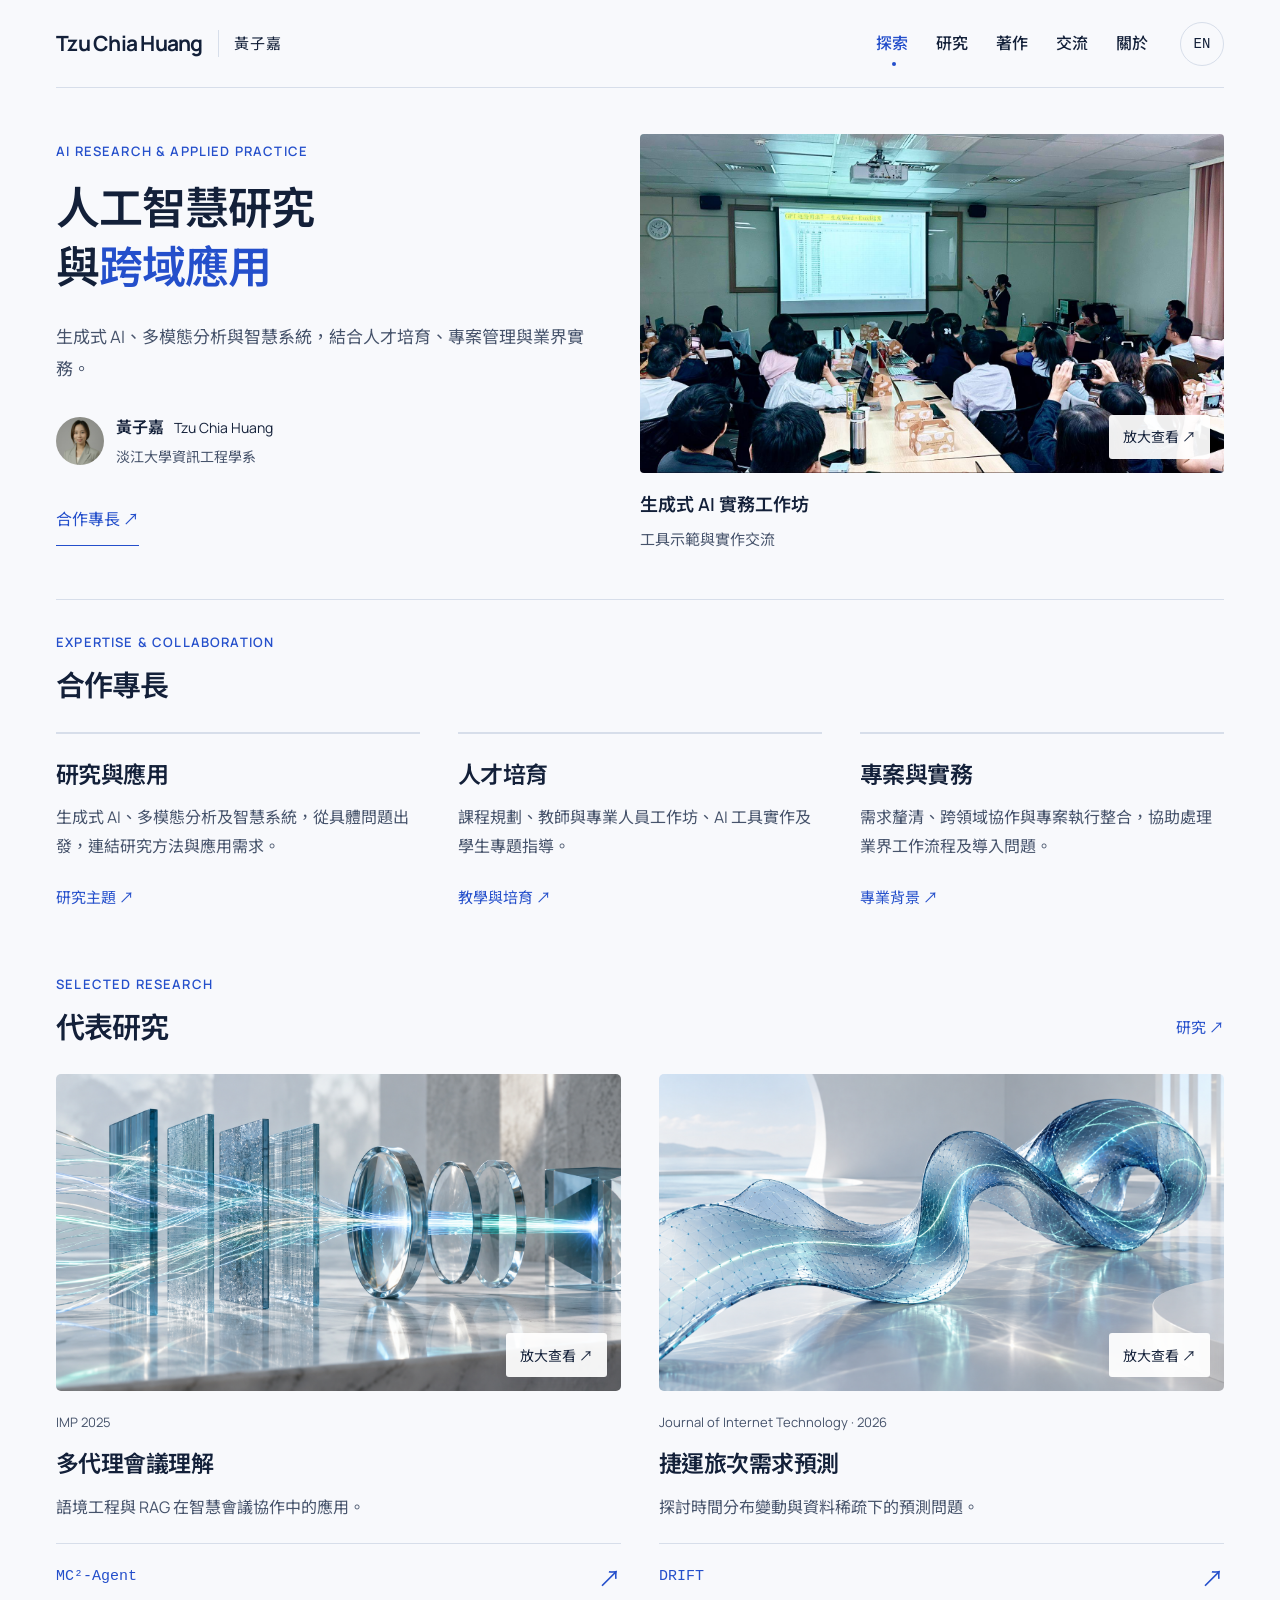
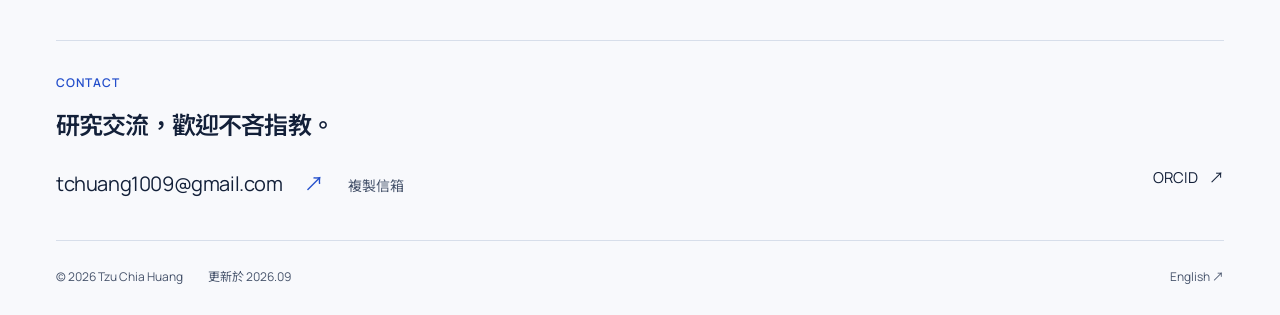
==== commit 4f76f813: "Standardize public name as Tzu Chia Huang" ====
--- a/academic/index.html
+++ b/academic/index.html
@@ -1 +1 @@
-<!doctype html><html lang="zh-Hant"><head><meta charset="UTF-8"><meta name="viewport" content="width=device-width,initial-scale=1"><title>探索 — Tzu-Chia Huang 黃子嘉</title><meta name="description" content="生成式 AI、多模態分析與智慧系統， 結合人才培育、專案管理與業界實務。"><meta name="theme-color" content="#f8f9fc"><link rel="canonical" href="https://tzuchia1009.github.io/academic/"><link rel="alternate" hreflang="en" href="en/index.html"><meta property="og:title" content="Tzu-Chia Huang · AI research and applied practice"><meta property="og:description" content="生成式 AI、多模態分析與智慧系統， 結合人才培育、專案管理與業界實務。"><meta property="og:image" content="https://tzuchia1009.github.io/academic/assets/v4/workshop.png"><meta property="og:url" content="https://tzuchia1009.github.io/academic/"><link rel="icon" href="assets/favicon.svg"><link rel="stylesheet" href="assets/v4/site.css"><script src="assets/v4/site.js" defer></script></head><body data-page="index" data-copied="已複製" data-copyfail="請手動複製"><a class="skip" href="#main">跳至內容</a><header class="site-header shell"><a class="wordmark" href="index.html">Tzu-Chia Huang<span>黃子嘉</span></a><nav aria-label="主選單"><a href="index.html" aria-current="page">探索</a><a href="research.html" >研究</a><a href="publications.html" >著作</a><a href="engagement.html" >交流</a><a href="about.html" >關於</a></nav><a class="lang" href="en/index.html" lang="en">EN</a></header><main id="main"><section class="home-hero shell"><div class="hero-message"><p class="eyebrow">AI RESEARCH & APPLIED PRACTICE</p><h1>人工智慧研究<br>與<span>跨域應用</span></h1><p class="hero-intro">生成式 AI、多模態分析與智慧系統，<br>結合人才培育、專案管理與業界實務。</p><a class="identity" href="about.html"><img src="assets/portrait.png" alt="黃子嘉" width="56" height="56"><span><strong>黃子嘉 <small>Tzu-Chia Huang</small></strong><span>淡江大學資訊工程學系</span></span></a><a class="hero-cta" href="#expertise">合作專長 ↗</a></div><figure class="hero-scene"><button class="photo-open" data-src="assets/v4/workshop.png" data-caption="生成式 AI 實務工作坊 · 工具示範、操作練習與現場討論" aria-label="放大查看：生成式 AI 實務工作坊"><img src="assets/v4/workshop.png" width="1768" height="926" alt="生成式 AI 實務工作坊" fetchpriority="high"><span>放大查看 ↗</span></button><figcaption><strong>生成式 AI 實務工作坊</strong><span>工具示範與實作交流</span></figcaption></figure></section><section class="expertise shell" id="expertise"><div class="section-top"><div><p class="eyebrow">EXPERTISE & COLLABORATION</p><h2>合作專長</h2></div></div><div class="expertise-grid"><article><h3>研究與應用</h3><p>生成式 AI、多模態分析及智慧系統，從具體問題出發，連結研究方法與應用需求。</p><a class="quiet-link" href="research.html">研究主題 ↗</a></article><article><h3>人才培育</h3><p>課程規劃、教師與專業人員工作坊、AI 工具實作及學生專題指導。</p><a class="quiet-link" href="engagement.html">教學與培育 ↗</a></article><article><h3>專案與實務</h3><p>需求釐清、跨領域協作與專案執行整合，協助處理業界工作流程及導入問題。</p><a class="quiet-link" href="about.html">專業背景 ↗</a></article></div></section><section class="focus shell"><div class="section-top"><div><p class="eyebrow">SELECTED RESEARCH</p><h2>代表研究</h2></div><a class="quiet-link" href="research.html">研究 ↗</a></div><div class="project-grid"><article class="project"><figure class="evidence-figure compact-figure"><button class="photo-open evidence-open" type="button" data-src="assets/v4/context-spaces.png" data-caption="語境與多代理協作意象 · AI 生成研究意象 · 語境、記憶與協同推理。" aria-label="放大查看：語境與多代理協作意象"><img src="assets/v4/context-spaces.png" alt="語境與多代理協作意象" width="1200" height="660" loading="lazy"><span>放大查看 ↗</span></button><figcaption><strong>語境與多代理協作意象</strong><p>AI 生成研究意象 · 語境、記憶與協同推理。</p></figcaption></figure><div class="project-text"><p class="micro">IMP 2025</p><h3><a href="research.html#agents">多代理會議理解</a></h3><p>語境工程與 RAG 在智慧會議協作中的應用。</p><a class="project-bottom" href="research.html#agents">MC²-Agent<b aria-hidden="true">↗</b></a></div></article><article class="project"><figure class="evidence-figure compact-figure"><button class="photo-open evidence-open" type="button" data-src="assets/v4/representation-manifold.png" data-caption="時空表徵與維度意象 · AI 生成研究意象 · 表徵空間、時序與分布變動。" aria-label="放大查看：時空表徵與維度意象"><img src="assets/v4/representation-manifold.png" alt="時空表徵與維度意象" width="1200" height="660" loading="lazy"><span>放大查看 ↗</span></button><figcaption><strong>時空表徵與維度意象</strong><p>AI 生成研究意象 · 表徵空間、時序與分布變動。</p></figcaption></figure><div class="project-text"><p class="micro">Journal of Internet Technology · 2026</p><h3><a href="research.html#systems">捷運旅次需求預測</a></h3><p>探討時間分布變動與資料稀疏下的預測問題。</p><a class="project-bottom" href="research.html#systems">DRIFT<b aria-hidden="true">↗</b></a></div></article></div></section><dialog class="lightbox"><button class="lightbox-close" type="button" aria-label="關閉照片">×</button><figure><div class="image-scroll"><img alt=""></div><figcaption></figcaption><button type="button" class="zoom-toggle" aria-pressed="false" data-fit="符合視窗" data-zoom="原圖大小">原圖大小</button></figure></dialog></main><footer class="shell"><div class="footer-top"><div><p class="eyebrow">CONTACT</p><h2>研究交流，歡迎不吝指教。</h2><a class="mail" href="mailto:tchuang1009@gmail.com">tchuang1009@gmail.com <span aria-hidden="true">↗</span></a><button class="copy-email" type="button" data-copy="tchuang1009@gmail.com">複製信箱</button></div><div class="footer-social"><a href="https://orcid.org/0009-0001-7370-0046" target="_blank" rel="noopener noreferrer">ORCID <span aria-hidden="true">↗</span></a></div></div><div class="footer-bottom"><span>© 2026 Tzu-Chia Huang</span><span>更新於 2026.09</span><a href="en/index.html" lang="en">English ↗</a></div></footer><p class="toast" role="status" aria-live="polite"></p></body></html>+<!doctype html><html lang="zh-Hant"><head><meta charset="UTF-8"><meta name="viewport" content="width=device-width,initial-scale=1"><title>探索 — Tzu Chia Huang 黃子嘉</title><meta name="description" content="生成式 AI、多模態分析與智慧系統， 結合人才培育、專案管理與業界實務。"><meta name="theme-color" content="#f8f9fc"><link rel="canonical" href="https://tzuchia1009.github.io/academic/"><link rel="alternate" hreflang="en" href="en/index.html"><meta property="og:title" content="Tzu Chia Huang · AI research and applied practice"><meta property="og:description" content="生成式 AI、多模態分析與智慧系統， 結合人才培育、專案管理與業界實務。"><meta property="og:image" content="https://tzuchia1009.github.io/academic/assets/v4/workshop.png"><meta property="og:url" content="https://tzuchia1009.github.io/academic/"><link rel="icon" href="assets/favicon.svg"><link rel="stylesheet" href="assets/v4/site.css"><script src="assets/v4/site.js" defer></script></head><body data-page="index" data-copied="已複製" data-copyfail="請手動複製"><a class="skip" href="#main">跳至內容</a><header class="site-header shell"><a class="wordmark" href="index.html">Tzu Chia Huang<span>黃子嘉</span></a><nav aria-label="主選單"><a href="index.html" aria-current="page">探索</a><a href="research.html" >研究</a><a href="publications.html" >著作</a><a href="engagement.html" >交流</a><a href="about.html" >關於</a></nav><a class="lang" href="en/index.html" lang="en">EN</a></header><main id="main"><section class="home-hero shell"><div class="hero-message"><p class="eyebrow">AI RESEARCH & APPLIED PRACTICE</p><h1>人工智慧研究<br>與<span>跨域應用</span></h1><p class="hero-intro">生成式 AI、多模態分析與智慧系統，<br>結合人才培育、專案管理與業界實務。</p><a class="identity" href="about.html"><img src="assets/portrait.png" alt="黃子嘉" width="56" height="56"><span><strong>黃子嘉 <small>Tzu Chia Huang</small></strong><span>淡江大學資訊工程學系</span></span></a><a class="hero-cta" href="#expertise">合作專長 ↗</a></div><figure class="hero-scene"><button class="photo-open" data-src="assets/v4/workshop.png" data-caption="生成式 AI 實務工作坊 · 工具示範、操作練習與現場討論" aria-label="放大查看：生成式 AI 實務工作坊"><img src="assets/v4/workshop.png" width="1768" height="926" alt="生成式 AI 實務工作坊" fetchpriority="high"><span>放大查看 ↗</span></button><figcaption><strong>生成式 AI 實務工作坊</strong><span>工具示範與實作交流</span></figcaption></figure></section><section class="expertise shell" id="expertise"><div class="section-top"><div><p class="eyebrow">EXPERTISE & COLLABORATION</p><h2>合作專長</h2></div></div><div class="expertise-grid"><article><h3>研究與應用</h3><p>生成式 AI、多模態分析及智慧系統，從具體問題出發，連結研究方法與應用需求。</p><a class="quiet-link" href="research.html">研究主題 ↗</a></article><article><h3>人才培育</h3><p>課程規劃、教師與專業人員工作坊、AI 工具實作及學生專題指導。</p><a class="quiet-link" href="engagement.html">教學與培育 ↗</a></article><article><h3>專案與實務</h3><p>需求釐清、跨領域協作與專案執行整合，協助處理業界工作流程及導入問題。</p><a class="quiet-link" href="about.html">專業背景 ↗</a></article></div></section><section class="focus shell"><div class="section-top"><div><p class="eyebrow">SELECTED RESEARCH</p><h2>代表研究</h2></div><a class="quiet-link" href="research.html">研究 ↗</a></div><div class="project-grid"><article class="project"><figure class="evidence-figure compact-figure"><button class="photo-open evidence-open" type="button" data-src="assets/v4/context-spaces.png" data-caption="語境與多代理協作意象 · AI 生成研究意象 · 語境、記憶與協同推理。" aria-label="放大查看：語境與多代理協作意象"><img src="assets/v4/context-spaces.png" alt="語境與多代理協作意象" width="1200" height="660" loading="lazy"><span>放大查看 ↗</span></button><figcaption><strong>語境與多代理協作意象</strong><p>AI 生成研究意象 · 語境、記憶與協同推理。</p></figcaption></figure><div class="project-text"><p class="micro">IMP 2025</p><h3><a href="research.html#agents">多代理會議理解</a></h3><p>語境工程與 RAG 在智慧會議協作中的應用。</p><a class="project-bottom" href="research.html#agents">MC²-Agent<b aria-hidden="true">↗</b></a></div></article><article class="project"><figure class="evidence-figure compact-figure"><button class="photo-open evidence-open" type="button" data-src="assets/v4/representation-manifold.png" data-caption="時空表徵與維度意象 · AI 生成研究意象 · 表徵空間、時序與分布變動。" aria-label="放大查看：時空表徵與維度意象"><img src="assets/v4/representation-manifold.png" alt="時空表徵與維度意象" width="1200" height="660" loading="lazy"><span>放大查看 ↗</span></button><figcaption><strong>時空表徵與維度意象</strong><p>AI 生成研究意象 · 表徵空間、時序與分布變動。</p></figcaption></figure><div class="project-text"><p class="micro">Journal of Internet Technology · 2026</p><h3><a href="research.html#systems">捷運旅次需求預測</a></h3><p>探討時間分布變動與資料稀疏下的預測問題。</p><a class="project-bottom" href="research.html#systems">DRIFT<b aria-hidden="true">↗</b></a></div></article></div></section><dialog class="lightbox"><button class="lightbox-close" type="button" aria-label="關閉照片">×</button><figure><div class="image-scroll"><img alt=""></div><figcaption></figcaption><button type="button" class="zoom-toggle" aria-pressed="false" data-fit="符合視窗" data-zoom="原圖大小">原圖大小</button></figure></dialog></main><footer class="shell"><div class="footer-top"><div><p class="eyebrow">CONTACT</p><h2>研究交流，歡迎不吝指教。</h2><a class="mail" href="mailto:tchuang1009@gmail.com">tchuang1009@gmail.com <span aria-hidden="true">↗</span></a><button class="copy-email" type="button" data-copy="tchuang1009@gmail.com">複製信箱</button></div><div class="footer-social"><a href="https://orcid.org/0009-0001-7370-0046" target="_blank" rel="noopener noreferrer">ORCID <span aria-hidden="true">↗</span></a></div></div><div class="footer-bottom"><span>© 2026 Tzu Chia Huang</span><span>更新於 2026.09</span><a href="en/index.html" lang="en">English ↗</a></div></footer><p class="toast" role="status" aria-live="polite"></p></body></html>
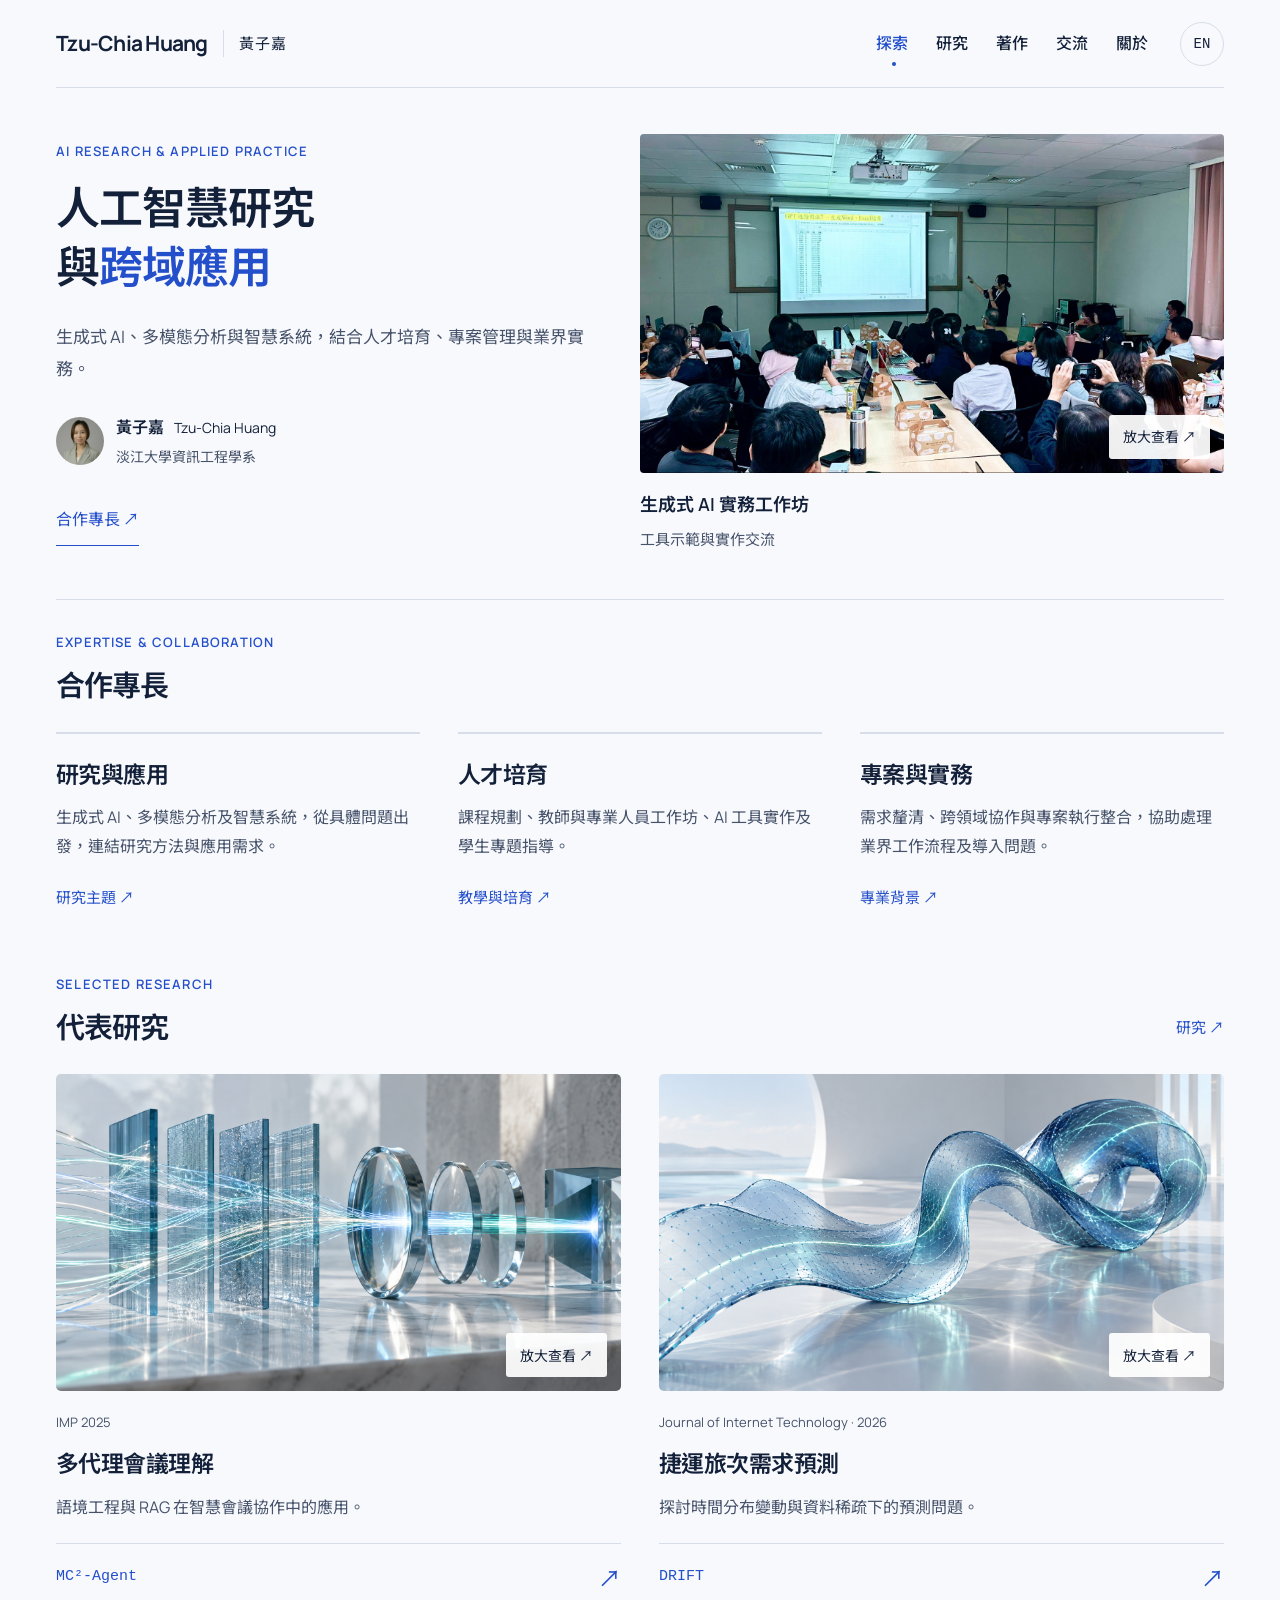
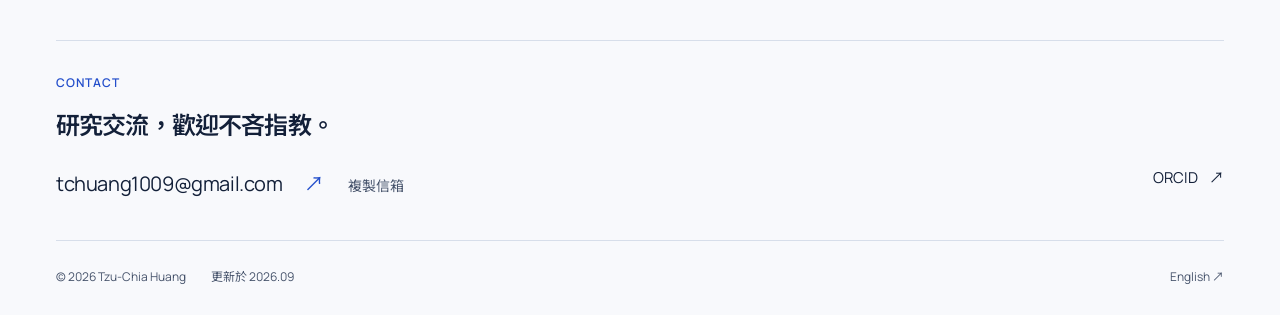
==== commit bb21e083: "Standardize academic name as Tzu-Chia Huang Update all Chinese pages, metadata, author names, and fo" ====
--- a/academic/index.html
+++ b/academic/index.html
@@ -1 +1 @@
-<!doctype html><html lang="zh-Hant"><head><meta charset="UTF-8"><meta name="viewport" content="width=device-width,initial-scale=1"><title>探索 — Tzu Chia Huang 黃子嘉</title><meta name="description" content="生成式 AI、多模態分析與智慧系統， 結合人才培育、專案管理與業界實務。"><meta name="theme-color" content="#f8f9fc"><link rel="canonical" href="https://tzuchia1009.github.io/academic/"><link rel="alternate" hreflang="en" href="en/index.html"><meta property="og:title" content="Tzu Chia Huang · AI research and applied practice"><meta property="og:description" content="生成式 AI、多模態分析與智慧系統， 結合人才培育、專案管理與業界實務。"><meta property="og:image" content="https://tzuchia1009.github.io/academic/assets/v4/workshop.png"><meta property="og:url" content="https://tzuchia1009.github.io/academic/"><link rel="icon" href="assets/favicon.svg"><link rel="stylesheet" href="assets/v4/site.css"><script src="assets/v4/site.js" defer></script></head><body data-page="index" data-copied="已複製" data-copyfail="請手動複製"><a class="skip" href="#main">跳至內容</a><header class="site-header shell"><a class="wordmark" href="index.html">Tzu Chia Huang<span>黃子嘉</span></a><nav aria-label="主選單"><a href="index.html" aria-current="page">探索</a><a href="research.html" >研究</a><a href="publications.html" >著作</a><a href="engagement.html" >交流</a><a href="about.html" >關於</a></nav><a class="lang" href="en/index.html" lang="en">EN</a></header><main id="main"><section class="home-hero shell"><div class="hero-message"><p class="eyebrow">AI RESEARCH & APPLIED PRACTICE</p><h1>人工智慧研究<br>與<span>跨域應用</span></h1><p class="hero-intro">生成式 AI、多模態分析與智慧系統，<br>結合人才培育、專案管理與業界實務。</p><a class="identity" href="about.html"><img src="assets/portrait.png" alt="黃子嘉" width="56" height="56"><span><strong>黃子嘉 <small>Tzu Chia Huang</small></strong><span>淡江大學資訊工程學系</span></span></a><a class="hero-cta" href="#expertise">合作專長 ↗</a></div><figure class="hero-scene"><button class="photo-open" data-src="assets/v4/workshop.png" data-caption="生成式 AI 實務工作坊 · 工具示範、操作練習與現場討論" aria-label="放大查看：生成式 AI 實務工作坊"><img src="assets/v4/workshop.png" width="1768" height="926" alt="生成式 AI 實務工作坊" fetchpriority="high"><span>放大查看 ↗</span></button><figcaption><strong>生成式 AI 實務工作坊</strong><span>工具示範與實作交流</span></figcaption></figure></section><section class="expertise shell" id="expertise"><div class="section-top"><div><p class="eyebrow">EXPERTISE & COLLABORATION</p><h2>合作專長</h2></div></div><div class="expertise-grid"><article><h3>研究與應用</h3><p>生成式 AI、多模態分析及智慧系統，從具體問題出發，連結研究方法與應用需求。</p><a class="quiet-link" href="research.html">研究主題 ↗</a></article><article><h3>人才培育</h3><p>課程規劃、教師與專業人員工作坊、AI 工具實作及學生專題指導。</p><a class="quiet-link" href="engagement.html">教學與培育 ↗</a></article><article><h3>專案與實務</h3><p>需求釐清、跨領域協作與專案執行整合，協助處理業界工作流程及導入問題。</p><a class="quiet-link" href="about.html">專業背景 ↗</a></article></div></section><section class="focus shell"><div class="section-top"><div><p class="eyebrow">SELECTED RESEARCH</p><h2>代表研究</h2></div><a class="quiet-link" href="research.html">研究 ↗</a></div><div class="project-grid"><article class="project"><figure class="evidence-figure compact-figure"><button class="photo-open evidence-open" type="button" data-src="assets/v4/context-spaces.png" data-caption="語境與多代理協作意象 · AI 生成研究意象 · 語境、記憶與協同推理。" aria-label="放大查看：語境與多代理協作意象"><img src="assets/v4/context-spaces.png" alt="語境與多代理協作意象" width="1200" height="660" loading="lazy"><span>放大查看 ↗</span></button><figcaption><strong>語境與多代理協作意象</strong><p>AI 生成研究意象 · 語境、記憶與協同推理。</p></figcaption></figure><div class="project-text"><p class="micro">IMP 2025</p><h3><a href="research.html#agents">多代理會議理解</a></h3><p>語境工程與 RAG 在智慧會議協作中的應用。</p><a class="project-bottom" href="research.html#agents">MC²-Agent<b aria-hidden="true">↗</b></a></div></article><article class="project"><figure class="evidence-figure compact-figure"><button class="photo-open evidence-open" type="button" data-src="assets/v4/representation-manifold.png" data-caption="時空表徵與維度意象 · AI 生成研究意象 · 表徵空間、時序與分布變動。" aria-label="放大查看：時空表徵與維度意象"><img src="assets/v4/representation-manifold.png" alt="時空表徵與維度意象" width="1200" height="660" loading="lazy"><span>放大查看 ↗</span></button><figcaption><strong>時空表徵與維度意象</strong><p>AI 生成研究意象 · 表徵空間、時序與分布變動。</p></figcaption></figure><div class="project-text"><p class="micro">Journal of Internet Technology · 2026</p><h3><a href="research.html#systems">捷運旅次需求預測</a></h3><p>探討時間分布變動與資料稀疏下的預測問題。</p><a class="project-bottom" href="research.html#systems">DRIFT<b aria-hidden="true">↗</b></a></div></article></div></section><dialog class="lightbox"><button class="lightbox-close" type="button" aria-label="關閉照片">×</button><figure><div class="image-scroll"><img alt=""></div><figcaption></figcaption><button type="button" class="zoom-toggle" aria-pressed="false" data-fit="符合視窗" data-zoom="原圖大小">原圖大小</button></figure></dialog></main><footer class="shell"><div class="footer-top"><div><p class="eyebrow">CONTACT</p><h2>研究交流，歡迎不吝指教。</h2><a class="mail" href="mailto:tchuang1009@gmail.com">tchuang1009@gmail.com <span aria-hidden="true">↗</span></a><button class="copy-email" type="button" data-copy="tchuang1009@gmail.com">複製信箱</button></div><div class="footer-social"><a href="https://orcid.org/0009-0001-7370-0046" target="_blank" rel="noopener noreferrer">ORCID <span aria-hidden="true">↗</span></a></div></div><div class="footer-bottom"><span>© 2026 Tzu Chia Huang</span><span>更新於 2026.09</span><a href="en/index.html" lang="en">English ↗</a></div></footer><p class="toast" role="status" aria-live="polite"></p></body></html>+<!doctype html><html lang="zh-Hant"><head><meta charset="UTF-8"><meta name="viewport" content="width=device-width,initial-scale=1"><title>探索 — Tzu-Chia Huang 黃子嘉</title><meta name="description" content="生成式 AI、多模態分析與智慧系統， 結合人才培育、專案管理與業界實務。"><meta name="theme-color" content="#f8f9fc"><link rel="canonical" href="https://tzuchia1009.github.io/academic/"><link rel="alternate" hreflang="en" href="en/index.html"><meta property="og:title" content="Tzu-Chia Huang · AI research and applied practice"><meta property="og:description" content="生成式 AI、多模態分析與智慧系統， 結合人才培育、專案管理與業界實務。"><meta property="og:image" content="https://tzuchia1009.github.io/academic/assets/v4/workshop.png"><meta property="og:url" content="https://tzuchia1009.github.io/academic/"><link rel="icon" href="assets/favicon.svg"><link rel="stylesheet" href="assets/v4/site.css"><script src="assets/v4/site.js" defer></script></head><body data-page="index" data-copied="已複製" data-copyfail="請手動複製"><a class="skip" href="#main">跳至內容</a><header class="site-header shell"><a class="wordmark" href="index.html">Tzu-Chia Huang<span>黃子嘉</span></a><nav aria-label="主選單"><a href="index.html" aria-current="page">探索</a><a href="research.html" >研究</a><a href="publications.html" >著作</a><a href="engagement.html" >交流</a><a href="about.html" >關於</a></nav><a class="lang" href="en/index.html" lang="en">EN</a></header><main id="main"><section class="home-hero shell"><div class="hero-message"><p class="eyebrow">AI RESEARCH & APPLIED PRACTICE</p><h1>人工智慧研究<br>與<span>跨域應用</span></h1><p class="hero-intro">生成式 AI、多模態分析與智慧系統，<br>結合人才培育、專案管理與業界實務。</p><a class="identity" href="about.html"><img src="assets/portrait.png" alt="黃子嘉" width="56" height="56"><span><strong>黃子嘉 <small>Tzu-Chia Huang</small></strong><span>淡江大學資訊工程學系</span></span></a><a class="hero-cta" href="#expertise">合作專長 ↗</a></div><figure class="hero-scene"><button class="photo-open" data-src="assets/v4/workshop.png" data-caption="生成式 AI 實務工作坊 · 工具示範、操作練習與現場討論" aria-label="放大查看：生成式 AI 實務工作坊"><img src="assets/v4/workshop.png" width="1768" height="926" alt="生成式 AI 實務工作坊" fetchpriority="high"><span>放大查看 ↗</span></button><figcaption><strong>生成式 AI 實務工作坊</strong><span>工具示範與實作交流</span></figcaption></figure></section><section class="expertise shell" id="expertise"><div class="section-top"><div><p class="eyebrow">EXPERTISE & COLLABORATION</p><h2>合作專長</h2></div></div><div class="expertise-grid"><article><h3>研究與應用</h3><p>生成式 AI、多模態分析及智慧系統，從具體問題出發，連結研究方法與應用需求。</p><a class="quiet-link" href="research.html">研究主題 ↗</a></article><article><h3>人才培育</h3><p>課程規劃、教師與專業人員工作坊、AI 工具實作及學生專題指導。</p><a class="quiet-link" href="engagement.html">教學與培育 ↗</a></article><article><h3>專案與實務</h3><p>需求釐清、跨領域協作與專案執行整合，協助處理業界工作流程及導入問題。</p><a class="quiet-link" href="about.html">專業背景 ↗</a></article></div></section><section class="focus shell"><div class="section-top"><div><p class="eyebrow">SELECTED RESEARCH</p><h2>代表研究</h2></div><a class="quiet-link" href="research.html">研究 ↗</a></div><div class="project-grid"><article class="project"><figure class="evidence-figure compact-figure"><button class="photo-open evidence-open" type="button" data-src="assets/v4/context-spaces.png" data-caption="語境與多代理協作意象 · AI 生成研究意象 · 語境、記憶與協同推理。" aria-label="放大查看：語境與多代理協作意象"><img src="assets/v4/context-spaces.png" alt="語境與多代理協作意象" width="1200" height="660" loading="lazy"><span>放大查看 ↗</span></button><figcaption><strong>語境與多代理協作意象</strong><p>AI 生成研究意象 · 語境、記憶與協同推理。</p></figcaption></figure><div class="project-text"><p class="micro">IMP 2025</p><h3><a href="research.html#agents">多代理會議理解</a></h3><p>語境工程與 RAG 在智慧會議協作中的應用。</p><a class="project-bottom" href="research.html#agents">MC²-Agent<b aria-hidden="true">↗</b></a></div></article><article class="project"><figure class="evidence-figure compact-figure"><button class="photo-open evidence-open" type="button" data-src="assets/v4/representation-manifold.png" data-caption="時空表徵與維度意象 · AI 生成研究意象 · 表徵空間、時序與分布變動。" aria-label="放大查看：時空表徵與維度意象"><img src="assets/v4/representation-manifold.png" alt="時空表徵與維度意象" width="1200" height="660" loading="lazy"><span>放大查看 ↗</span></button><figcaption><strong>時空表徵與維度意象</strong><p>AI 生成研究意象 · 表徵空間、時序與分布變動。</p></figcaption></figure><div class="project-text"><p class="micro">Journal of Internet Technology · 2026</p><h3><a href="research.html#systems">捷運旅次需求預測</a></h3><p>探討時間分布變動與資料稀疏下的預測問題。</p><a class="project-bottom" href="research.html#systems">DRIFT<b aria-hidden="true">↗</b></a></div></article></div></section><dialog class="lightbox"><button class="lightbox-close" type="button" aria-label="關閉照片">×</button><figure><div class="image-scroll"><img alt=""></div><figcaption></figcaption><button type="button" class="zoom-toggle" aria-pressed="false" data-fit="符合視窗" data-zoom="原圖大小">原圖大小</button></figure></dialog></main><footer class="shell"><div class="footer-top"><div><p class="eyebrow">CONTACT</p><h2>研究交流，歡迎不吝指教。</h2><a class="mail" href="mailto:tchuang1009@gmail.com">tchuang1009@gmail.com <span aria-hidden="true">↗</span></a><button class="copy-email" type="button" data-copy="tchuang1009@gmail.com">複製信箱</button></div><div class="footer-social"><a href="https://orcid.org/0009-0001-7370-0046" target="_blank" rel="noopener noreferrer">ORCID <span aria-hidden="true">↗</span></a></div></div><div class="footer-bottom"><span>© 2026 Tzu-Chia Huang</span><span>更新於 2026.09</span><a href="en/index.html" lang="en">English ↗</a></div></footer><p class="toast" role="status" aria-live="polite"></p></body></html>
--- a/academic/assets/v4/site.css
+++ b/academic/assets/v4/site.css
@@ -31,7 +31,43 @@
 .paper h3{font-size:21px}.paper .authors,.paper .venue{font-size:15px}.practice-note{padding-bottom:30px;gap:40px}.gallery-item:first-child{display:block}.gallery{grid-template-columns:repeat(2,minmax(0,1fr));gap:32px}.gallery-item:first-child{grid-column:1/-1}.gallery-item:first-child img{height:auto;aspect-ratio:2.1;object-fit:cover}.gallery-item:first-child figcaption{padding:15px 0 0}.gallery-item:first-child figcaption p{font-size:15px;margin-top:5px}.photo-open img{filter:none}.gallery-item:not(:first-child) .photo-open img{height:auto;aspect-ratio:1.7;object-fit:cover}.gallery figcaption p{font-size:15px}.talk h3{font-size:19px}.footer-top h2{font-size:24px;line-height:1.65}.footer-top{padding:32px 0}.mail{font-size:20px}.about-page{padding-top:43px}.about-top{padding-bottom:28px}.about-content{padding-top:28px}.about-content h2{margin-bottom:20px}
 @media(max-width:1100px){.site-header{gap:22px}.site-header nav{gap:19px}.home-hero{gap:30px}.hero-message h1,html[lang=en] .hero-message h1{font-size:39px}.hero-scene .photo-open img{height:auto;aspect-ratio:1.3}.chapter-copy{gap:30px}.chapter-copy h2{font-size:28px}.related-works{grid-template-columns:150px 1fr;gap:22px}}
 @media(max-width:760px){:root{--type-page:32px;--type-section:26px;--type-item:22px;--type-body:16px;--type-nav:15px}.site-header{height:auto;gap:5px 12px;min-height:108px}.wordmark{font-size:19px}.wordmark span{font-size:13px}.site-header nav{font-size:14px;gap:10px}.site-header nav a{min-height:44px}.home-hero{gap:26px;padding:30px 0 34px}.hero-message h1,html[lang=en] .hero-message h1{font-size:35px;line-height:1.4}.hero-intro{font-size:16px}.hero-message .eyebrow{font-size:12px}.hero-scene .photo-open img{height:auto;aspect-ratio:1.5}.hero-scene figcaption strong{font-size:17px}.hero-scene figcaption>span{font-size:14px}.page-intro,.page-intro.compact{padding-top:30px;padding-bottom:23px}.page-intro h1,.page-intro.compact h1,.about-top h1{font-size:32px}.page-intro>p:last-child{font-size:16px;margin-top:15px}.page-intro .eyebrow{font-size:12px}.section-top h2,.chapter-copy h2,.about-content h2,.practice-note h2{font-size:26px}.section-top .eyebrow{font-size:12px}.project h3,.expertise-grid h3,.gallery figcaption strong,.gallery-item:first-child figcaption strong,.award h3{font-size:22px}.expertise{padding-top:26px;padding-bottom:22px}.research-jumps{gap:3px 18px;padding-bottom:15px}.research-jumps a{font-size:14px}.research-chapter{padding:28px 0 32px}.chapter-copy{grid-template-columns:minmax(0,1fr);gap:17px;margin-bottom:22px}.chapter-copy .eyebrow{font-size:12px}.chapter-copy .method-tags{font-size:14px;margin-top:11px}.chapter-copy .question{font-size:18px;margin-bottom:12px}.chapter-copy p{font-size:16px}.evidence-open img,.research-body #perception .evidence-open img{aspect-ratio:4/3;object-fit:cover}.research-body .evidence-figure .evidence-open{padding:0}.compact-figure .evidence-open{height:auto;padding:0}.compact-figure .evidence-open img{aspect-ratio:16/9}.evidence-figure figcaption strong{font-size:15px}.evidence-figure figcaption p{font-size:13px}.evidence-figure figcaption{gap:3px;padding-top:10px}.related-works{grid-template-columns:minmax(0,1fr);gap:12px;padding-top:21px}.related-works h3{font-size:18px}.related-works a{font-size:14px;min-height:40px}.paper h3{font-size:19px}.gallery{grid-template-columns:minmax(0,1fr);gap:27px}.gallery-item:first-child{grid-column:auto}.gallery-item:first-child img,.gallery-item:not(:first-child) .photo-open img{height:auto;aspect-ratio:1.65}.practice-note{gap:17px}.footer-top h2{font-size:22px}.mail{font-size:19px}.about-top .about-portrait{width:82px;height:101px}.about-top p:not(.eyebrow){font-size:14px}.about-top h1{font-size:31px}}
-@media(prefers-reduced-motion:reduce){.evidence-open img{transition:none}.evidence-open:hover img{transform:none}}
+@media(prefers-reduced-motion:reduce){.evidence-open img{transition:none}.evidence-open:hover img{transform:none}}
+.cohorts{padding:62px 0 72px;border-top:1px solid var(--line)}
+.cohort-grid{display:grid;grid-template-columns:repeat(2,minmax(0,1fr));border-top:1px solid var(--ink)}
+.cohort{display:flex;flex-direction:column;min-height:300px;padding:28px 30px 26px 0;border-bottom:1px solid var(--line)}
+.cohort:nth-child(odd){padding-right:42px;border-right:1px solid var(--line)}
+.cohort:nth-child(even){padding-left:42px}
+.cohort-meta{display:flex;align-items:center;justify-content:space-between;gap:18px;margin-bottom:22px;font:12px/1.6 var(--mono);color:var(--muted)}
+.cohort-meta span{color:var(--blue);font-family:var(--body);font-weight:600}
+.cohort h3{font-size:23px;line-height:1.5;margin-bottom:6px}
+.cohort-series{font-size:14px;color:var(--blue);margin-bottom:15px}
+.cohort>p:not(.cohort-series){font-size:16px;line-height:1.8}
+.cohort-bottom{display:flex;justify-content:space-between;align-items:center;gap:20px;margin-top:auto;padding-top:24px;font-size:14px;color:var(--muted)}
+.cohort-bottom a{color:var(--blue);font-weight:500;min-height:44px;display:flex;align-items:center;text-align:right}
+@media(max-width:760px){.cohorts{padding:40px 0 50px}.cohort-grid{grid-template-columns:minmax(0,1fr)}.cohort,.cohort:nth-child(odd),.cohort:nth-child(even){min-height:0;padding:24px 0;border-right:0}.cohort h3{font-size:22px}.cohort>p:not(.cohort-series){font-size:16px}.cohort-bottom{align-items:flex-start;flex-direction:column;gap:8px;padding-top:20px}.cohort-bottom a{text-align:left}}
 /* Keep the full bilingual navigation readable on narrow screens. */
 @media(max-width:760px){.site-header nav{min-width:0;max-width:100%;flex-wrap:wrap;justify-content:space-between;row-gap:0}.site-header{padding-bottom:5px}.about-top h1{font-size:32px}}
-@media(max-width:480px){html[lang=en] .site-header nav{display:grid;grid-template-columns:repeat(3,minmax(0,1fr));column-gap:10px;width:100%}html[lang=en] .site-header nav a{justify-content:center;font-size:14px}}
+@media(max-width:480px){html[lang=en] .site-header nav{display:grid;grid-template-columns:repeat(3,minmax(0,1fr));column-gap:10px;width:100%}html[lang=en] .site-header nav a{justify-content:center;font-size:14px}}
+
+/* Complete archives: compact enough for scanning, with search and filters always visible. */
+.publication-archive,.talk-archive{position:relative}
+.archive-search{margin-top:4px}
+.filter-bar{flex-wrap:wrap}
+.filters{display:flex;flex-wrap:wrap;gap:8px 10px}
+.record-role{font-size:13px;line-height:1.7;margin-top:7px;color:#7a8498}
+.paper{grid-template-columns:94px minmax(0,1fr) 72px;align-items:start}
+.paper .cite{align-self:end}
+.talk-archive{padding-top:56px}
+.talk-archive .section-top,.recognition .section-top{align-items:end}
+.talk-archive .section-top>p,.recognition .section-top>p{max-width:440px;text-align:right}
+.talk{grid-template-columns:110px minmax(0,1fr) 86px}
+.talk time{font-family:var(--mono);letter-spacing:.02em;color:#7a8498}
+.talk-dates{display:flex;flex-direction:column;gap:4px}
+.talk-dates time{font-size:13px;line-height:1.75}
+.talk-dates span{font-size:12px;color:var(--blue)}
+.award-work{margin-top:8px;color:var(--ink)}
+.award>span{display:block;margin-top:10px;color:#7a8498}
+.recognition .awards{gap:34px 56px}
+.empty{padding:34px 0}
+.empty button{margin-top:12px;border:1px solid var(--line);background:#fff;color:var(--blue);padding:8px 14px;min-height:44px}
+@media(max-width:760px){.talk-archive{padding-top:42px}.talk-archive .section-top,.recognition .section-top{align-items:start}.talk-archive .section-top>p,.recognition .section-top>p{text-align:left}.filters{gap:7px}.paper{grid-template-columns:minmax(0,1fr) 46px}.paper-year{grid-column:1/-1;display:flex;gap:9px;align-items:baseline}.paper>div:nth-child(2){grid-column:1}.paper .paper-link{grid-column:1}.paper .cite{grid-column:2;grid-row:2/5;align-self:start}.talk{grid-template-columns:minmax(0,1fr) 70px}.talk-dates{grid-column:1/-1;flex-direction:row;align-items:baseline;gap:10px}.talk>div:nth-child(2){grid-column:1}.talk-category{grid-column:2;grid-row:2}.archive-search{margin-bottom:17px}}
